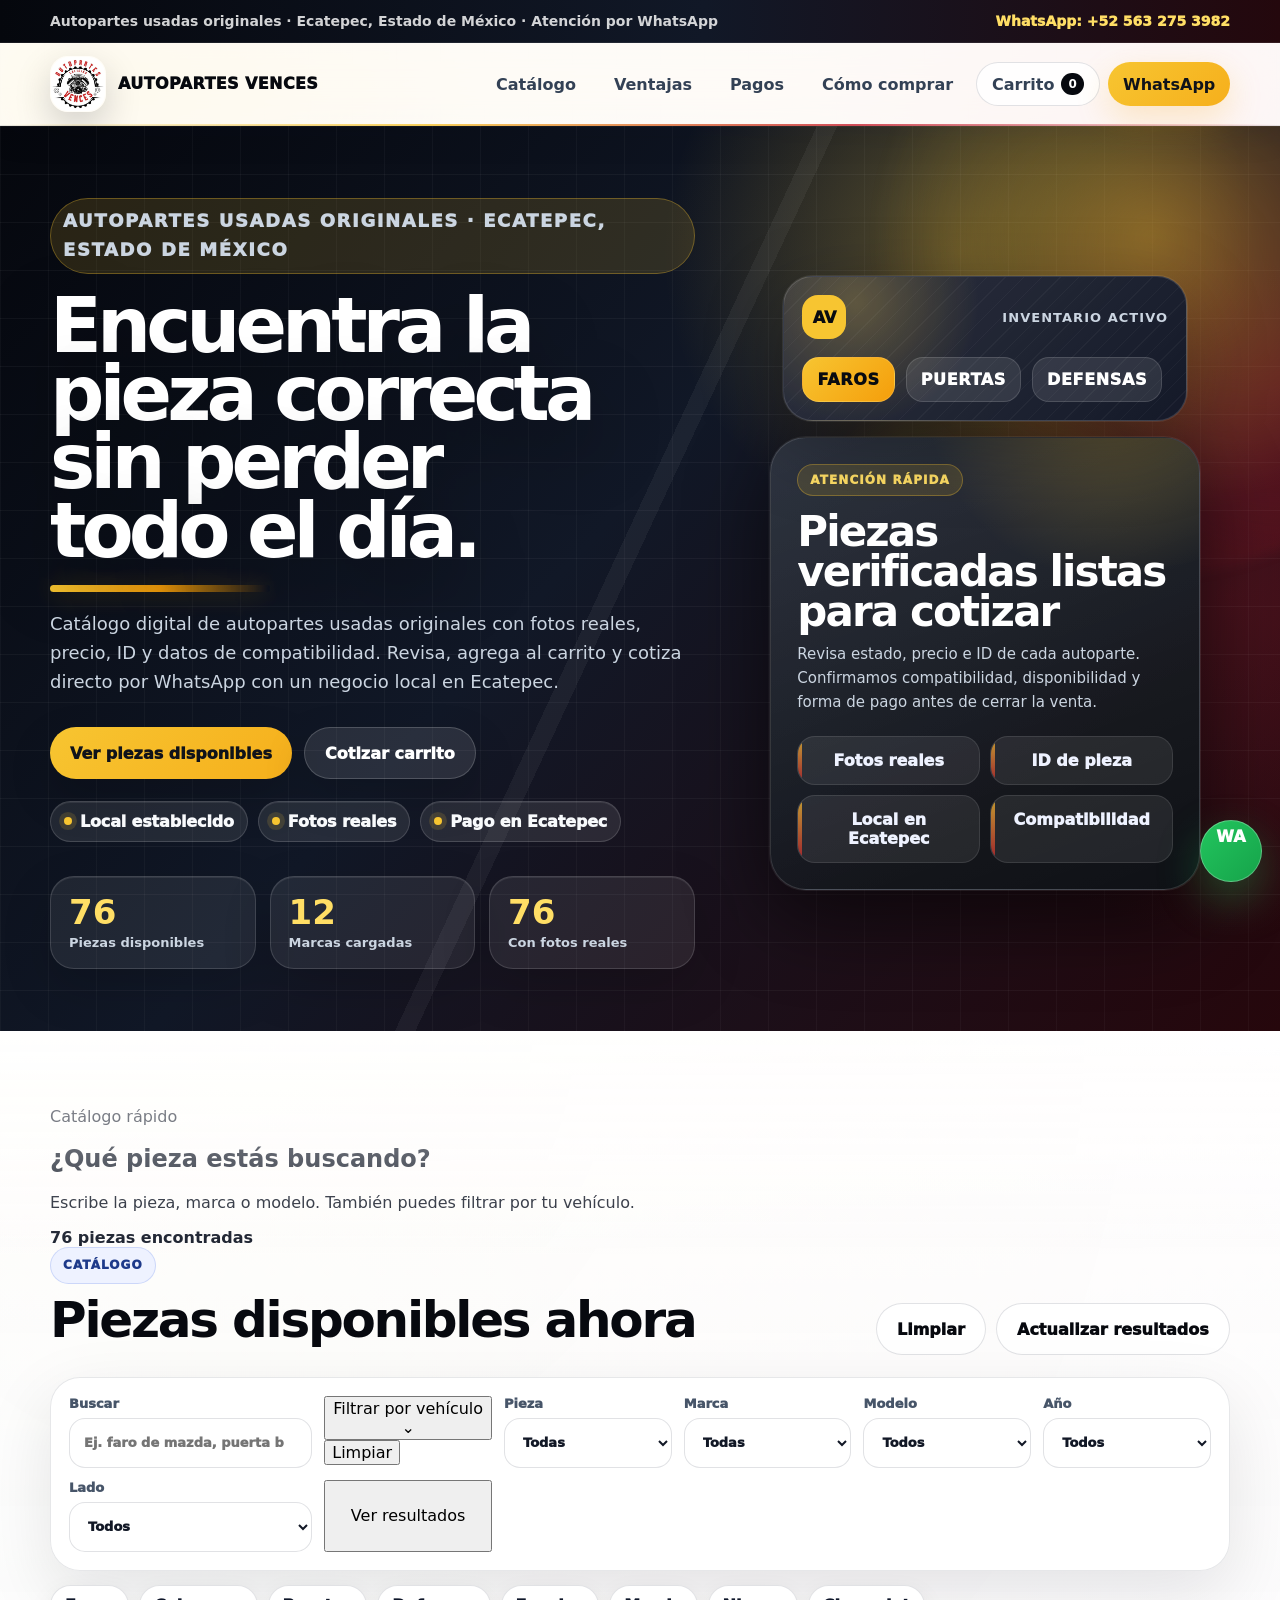
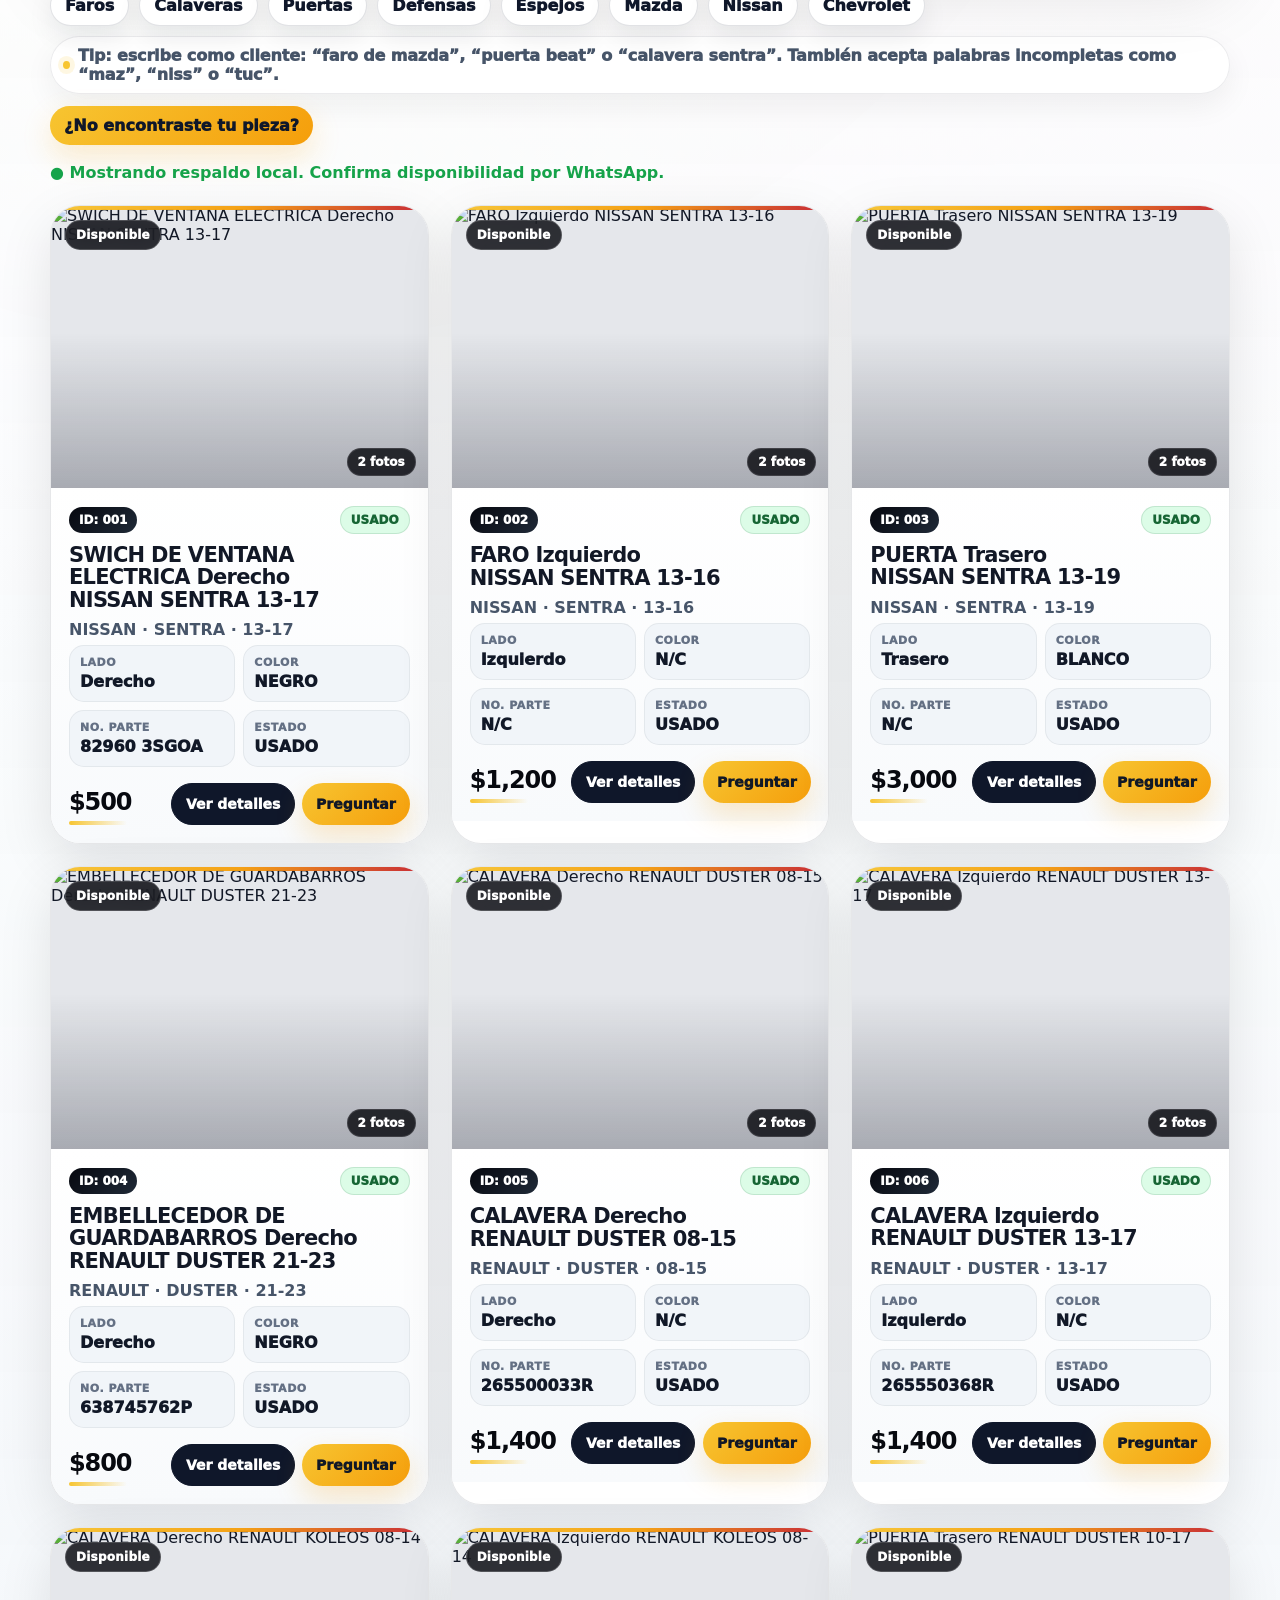
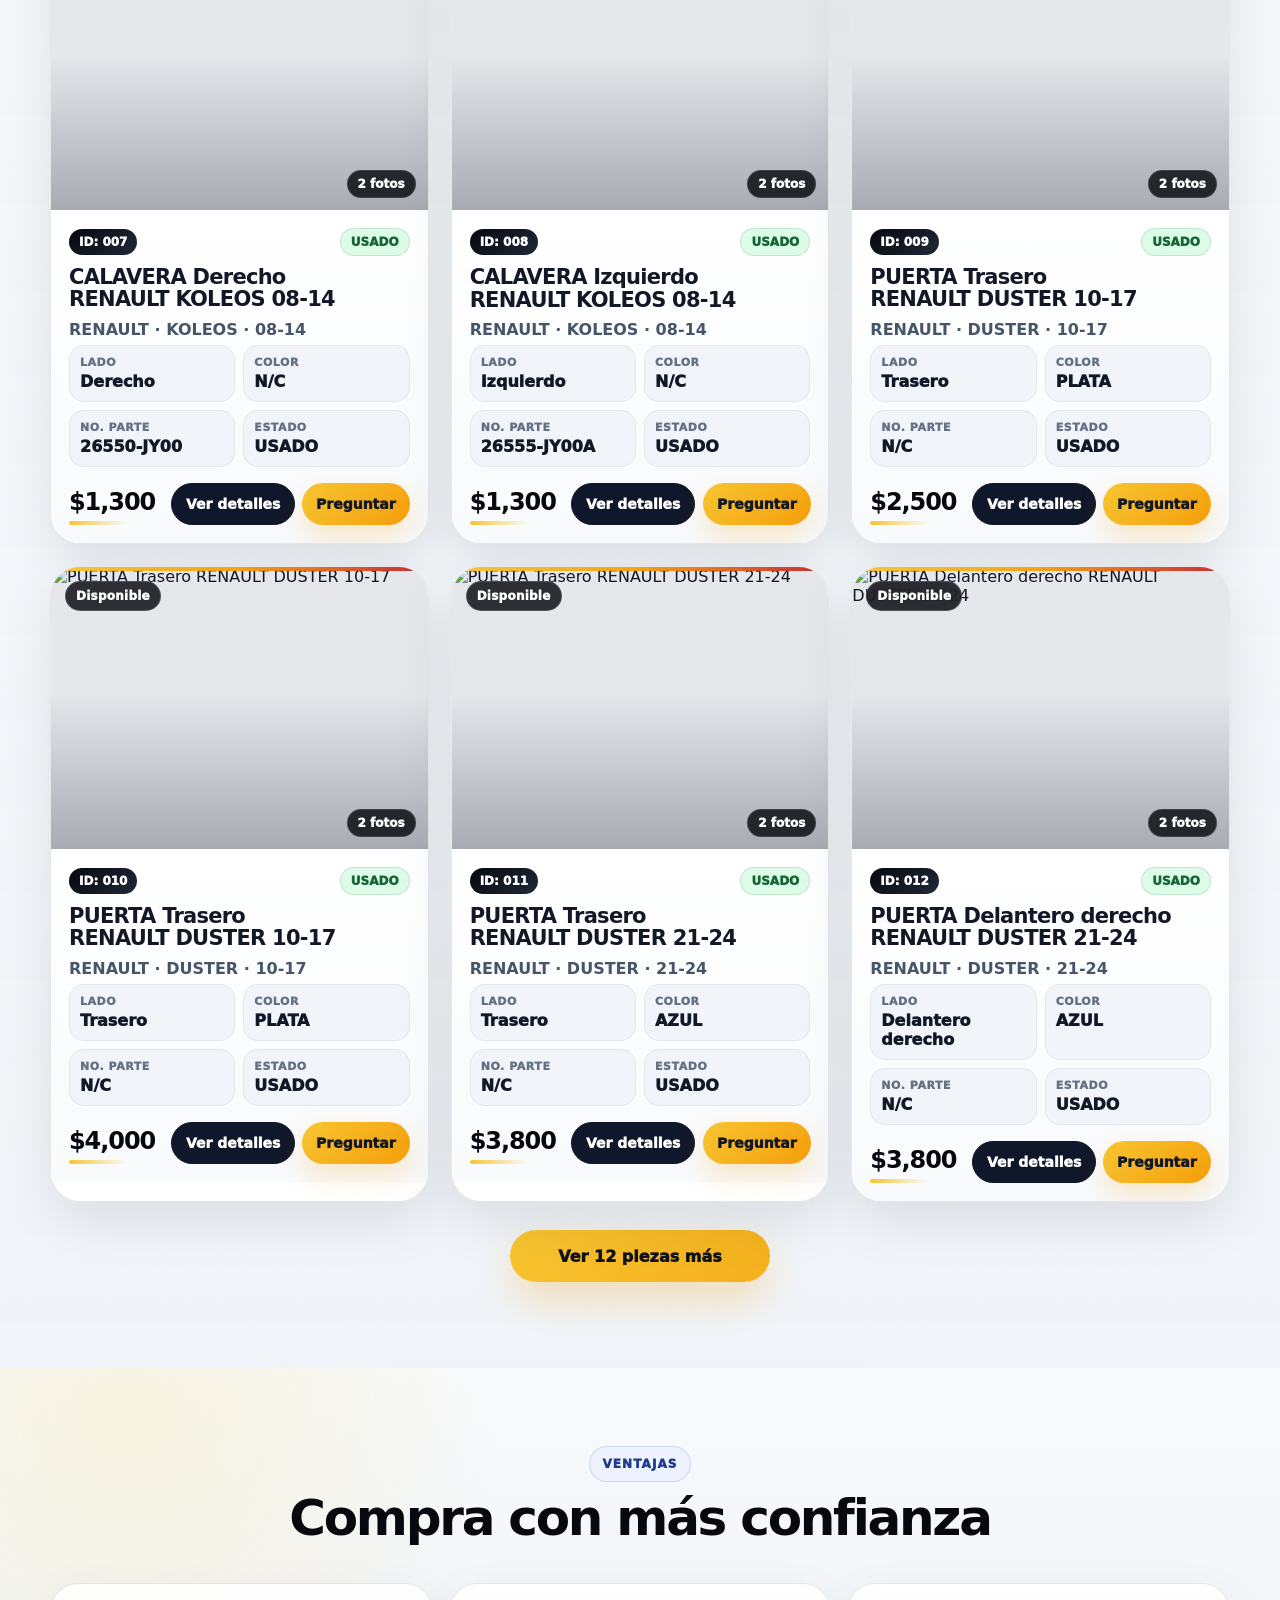
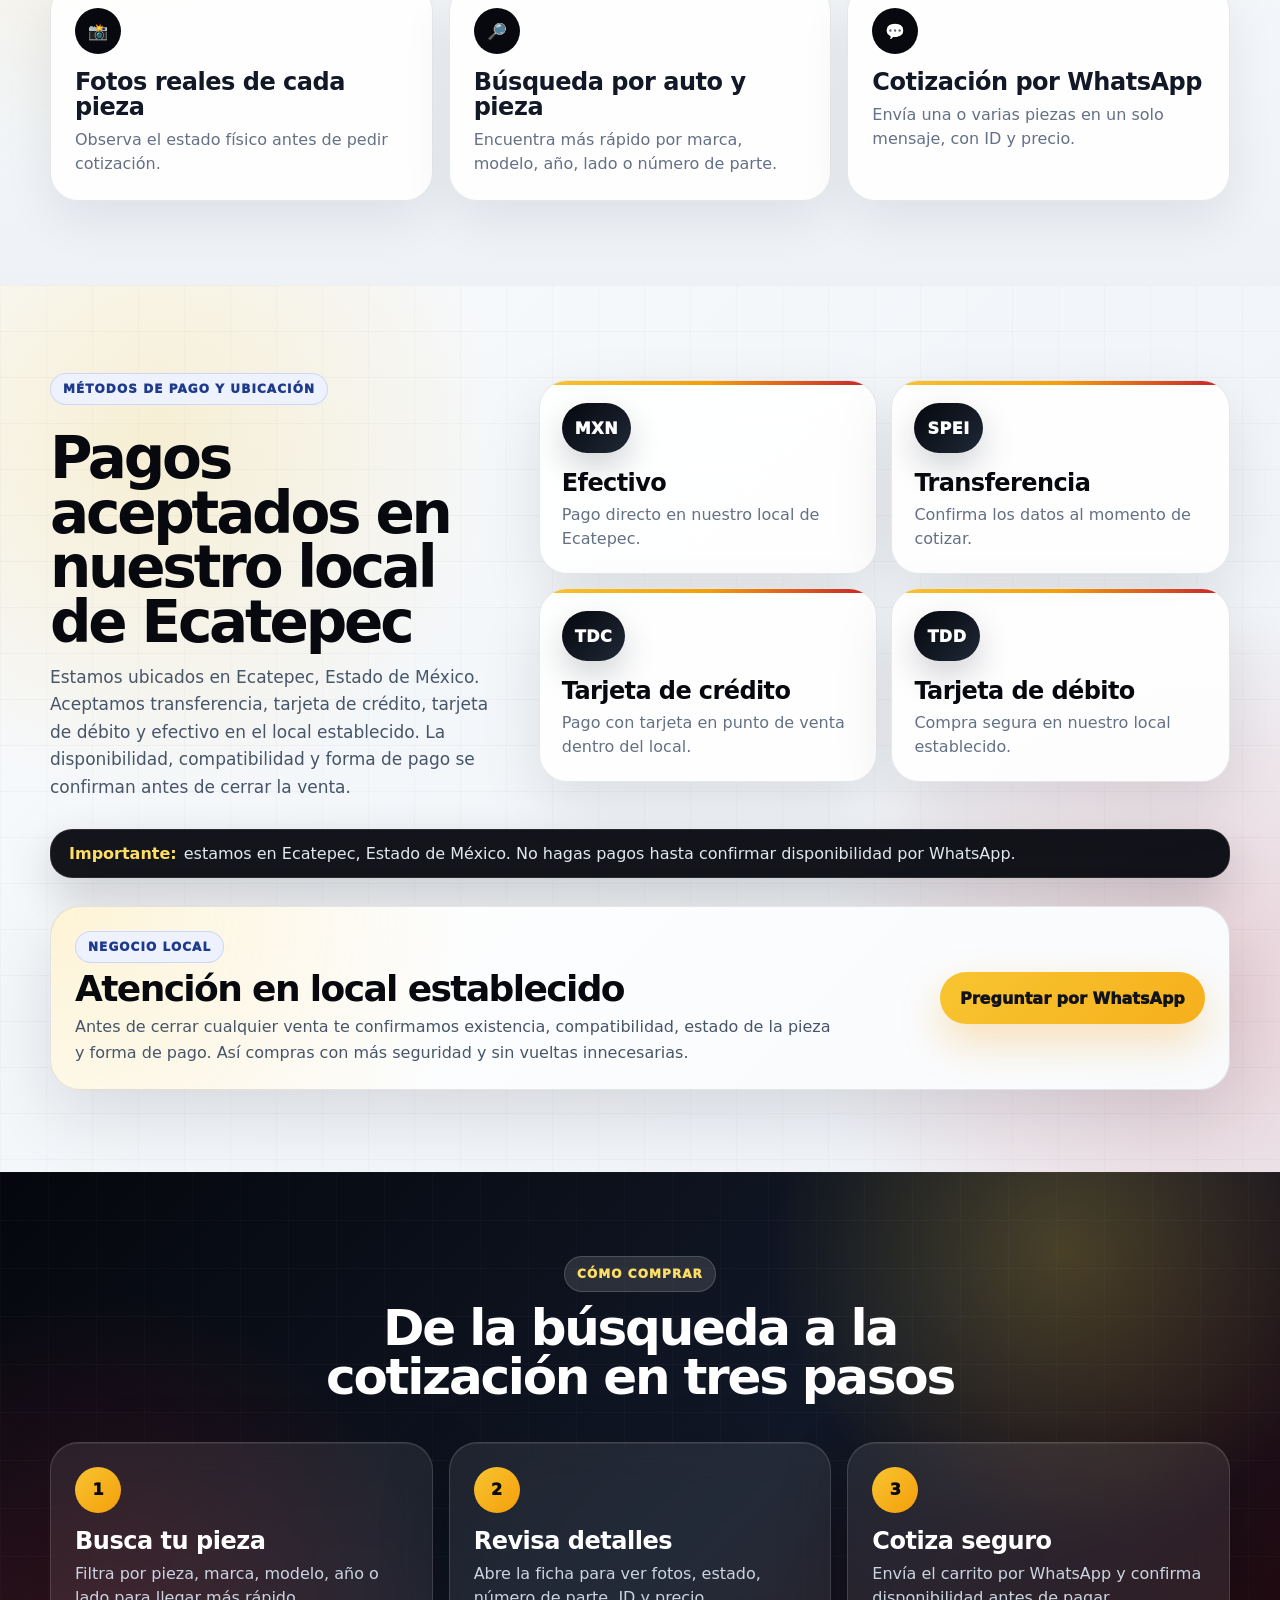
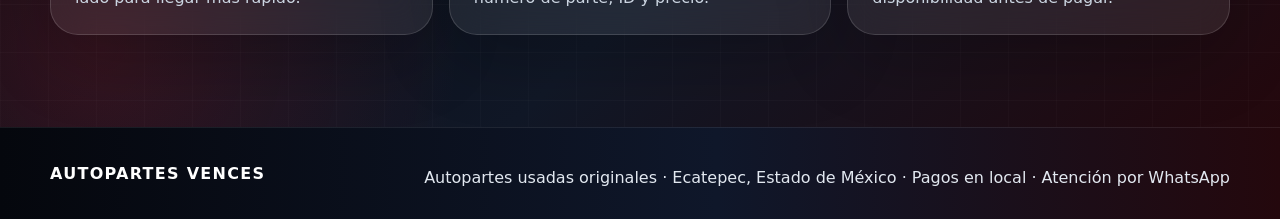
==== index.html @ af254229 "Update index.html" ====
<!DOCTYPE html>
<html lang="es-MX">
<head>
  <meta charset="UTF-8" />
  <meta name="viewport" content="width=device-width, initial-scale=1.0" />

  <title>AUTOPARTES VENCES | Autopartes usadas en Ecatepec</title>
  <meta name="description" content="Compra autopartes usadas originales en Ecatepec. Fotos reales, precio, ID de pieza y cotización por WhatsApp. Faros, puertas, defensas, calaveras y más." />
  <meta name="robots" content="index, follow" />
  <meta name="theme-color" content="#0b1020" />
  <meta name="google-site-verification" content="NnQtIlIwbBbwkulIv1HM9y_Sw0bRdRFb0nWIsxOfPuE" />
  <link rel="canonical" href="https://www.autopartesvences.com/" />
  <link rel="preconnect" href="https://dptfusbqvnjdutoptklb.supabase.co" crossorigin />

  <link rel="icon" type="image/png" sizes="48x48" href="/imagenes/favicon-48.png" />
  <link rel="icon" type="image/png" sizes="192x192" href="/imagenes/favicon-192.png" />
  <link rel="icon" type="image/png" sizes="512x512" href="/imagenes/favicon-512.png" />
  <link rel="apple-touch-icon" sizes="180x180" href="/imagenes/favicon-180.png" />

  <meta property="og:site_name" content="AUTOPARTES VENCES" />
  <meta property="og:locale" content="es_MX" />
  <meta property="og:title" content="AUTOPARTES VENCES | Autopartes usadas en Ecatepec" />
  <meta property="og:description" content="Autopartes usadas originales en Ecatepec, Estado de México. Consulta fotos reales, precio e ID de pieza, agrega al carrito y cotiza por WhatsApp." />
  <meta property="og:type" content="website" />
  <meta property="og:url" content="https://www.autopartesvences.com/" />
  <meta property="og:image" content="https://www.autopartesvences.com/imagenes/og-autopartes-vences.png" />
  <meta property="og:image:width" content="1200" />
  <meta property="og:image:height" content="630" />
  <meta property="og:image:type" content="image/png" />

  <meta name="twitter:card" content="summary_large_image" />
  <meta name="twitter:title" content="AUTOPARTES VENCES | Autopartes usadas en Ecatepec" />
  <meta name="twitter:description" content="Autopartes usadas originales en Ecatepec, Estado de México. Consulta fotos reales, precio e ID de pieza, agrega al carrito y cotiza por WhatsApp." />
  <meta name="twitter:image" content="https://www.autopartesvences.com/imagenes/og-autopartes-vences.png" />

  <script type="application/ld+json">
  {
    "@context": "https://schema.org",
    "@type": "AutoPartsStore",
    "@id": "https://www.autopartesvences.com/#negocio",
    "name": "AUTOPARTES VENCES",
    "url": "https://www.autopartesvences.com/",
    "logo": "https://www.autopartesvences.com/imagenes/favicon-512.png",
    "image": "https://www.autopartesvences.com/imagenes/og-autopartes-vences.png",
    "description": "Compra autopartes usadas originales en Ecatepec. Fotos reales, precio, ID de pieza y cotización por WhatsApp. Faros, puertas, defensas, calaveras y más.",
    "telephone": "+52 56 3275 3982",
    "priceRange": "$$",
    "paymentAccepted": ["Efectivo", "Transferencia bancaria", "Tarjeta de crédito", "Tarjeta de débito"],
    "address": {
      "@type": "PostalAddress",
      "addressLocality": "Ecatepec",
      "addressRegion": "Estado de México",
      "addressCountry": "MX"
    },
    "areaServed": {
      "@type": "Country",
      "name": "México"
    },
    "contactPoint": {
      "@type": "ContactPoint",
      "telephone": "+52 56 3275 3982",
      "contactType": "ventas",
      "availableLanguage": "es-MX"
    }
  }
  </script>

  <link rel="stylesheet" href="style-v2.css?v=11" />
</head>
<body>
  <header class="top-strip">
    <div class="container top-strip-inner">
      <span>Autopartes usadas originales · Ecatepec, Estado de México · Atención por WhatsApp</span>
      <a href="https://wa.me/525632753982" target="_blank" rel="noopener">WhatsApp: +52 563 275 3982</a>
    </div>
  </header>

  <nav class="nav">
    <div class="container nav-inner">
      <a class="brand" href="#inicio" aria-label="Inicio AUTOPARTES VENCES">
        <img src="imagenes/logo-vences.jpeg" alt="Logo AUTOPARTES VENCES" loading="eager" decoding="async" fetchpriority="high" />
        <span>AUTOPARTES VENCES</span>
      </a>
      <button class="menu-btn" id="menuBtn" type="button" aria-label="Abrir menú">☰</button>
      <div class="nav-links" id="navLinks">
        <a href="#catalogo">Catálogo</a>
        <a href="#ventajas">Ventajas</a>
        <a href="#pagos">Pagos</a>
        <a href="#proceso">Cómo comprar</a>
        <button class="nav-cart" id="navCartBtn" type="button">Carrito <span id="navCartCount">0</span></button>
        <a href="https://wa.me/525632753982" target="_blank" rel="noopener" class="nav-cta">WhatsApp</a>
      </div>
    </div>
  </nav>

  <main id="inicio">
    <section class="hero">
      <div class="container hero-grid">
        <div class="hero-copy">
          <p class="eyebrow">Autopartes usadas originales · Ecatepec, Estado de México</p>
          <h1>Encuentra la pieza correcta sin perder todo el día.</h1>
          <p class="hero-text">Catálogo digital de autopartes usadas originales con fotos reales, precio, ID y datos de compatibilidad. Revisa, agrega al carrito y cotiza directo por WhatsApp con un negocio local en Ecatepec.</p>
          <div class="hero-actions">
            <a class="btn primary" href="#catalogo">Ver piezas disponibles</a>
            <button class="btn secondary" id="heroCartBtn" type="button">Cotizar carrito</button>
          </div>
          <div class="trust-pills" aria-label="Datos rápidos de confianza">
            <span>Local establecido</span>
            <span>Fotos reales</span>
            <span>Pago en Ecatepec</span>
          </div>
          <div class="hero-stats" aria-label="Estadísticas del catálogo">
            <div><strong id="statTotal" class="stat-loading">Cargando</strong><span>Piezas disponibles</span></div>
            <div><strong id="statMarcas" class="stat-loading">Cargando</strong><span>Marcas cargadas</span></div>
            <div><strong id="statConFotos" class="stat-loading">Cargando</strong><span>Con fotos reales</span></div>
          </div>
        </div>
        <div class="hero-panel">
          <div class="panel-glow"></div>
          <div class="garage-visual" aria-hidden="true">
            <div class="garage-topline"><span>AV</span><em>Inventario activo</em></div>
            <div class="garage-part main-part">FAROS</div>
            <div class="garage-part">PUERTAS</div>
            <div class="garage-part">DEFENSAS</div>
          </div>
          <div class="hero-card">
            <span class="mini-label">Atención rápida</span>
            <h2>Piezas verificadas listas para cotizar</h2>
            <p>Revisa estado, precio e ID de cada autoparte. Confirmamos compatibilidad, disponibilidad y forma de pago antes de cerrar la venta.</p>
            <div class="hero-card-grid">
              <span>Fotos reales</span>
              <span>ID de pieza</span>
              <span>Local en Ecatepec</span>
              <span>Compatibilidad</span>
            </div>
          </div>
        </div>
      </div>
    </section>

    <section class="catalog" id="catalogo">
      <div class="container">
        <div class="mobile-catalog-start" aria-labelledby="mobileCatalogTitle">
          <span class="mobile-catalog-kicker">Catálogo rápido</span>
          <h1 id="mobileCatalogTitle">¿Qué pieza estás buscando?</h1>
          <p>Escribe la pieza, marca o modelo. También puedes filtrar por tu vehículo.</p>
          <div class="mobile-catalog-count" aria-live="polite">
            <strong id="mobileCatalogCount">Cargando inventario...</strong>
          </div>
        </div>

        <div class="section-head">
          <div>
            <p class="eyebrow dark">Catálogo</p>
            <h2>Piezas disponibles ahora</h2>
          </div>
          <div class="section-actions">
            <button class="btn ghost" id="clearFiltersBtn" type="button">Limpiar</button>
            <button class="btn ghost" id="refreshBtn" type="button">Actualizar resultados</button>
          </div>
        </div>

        <div class="filters" id="catalogFilters" aria-label="Filtros del catálogo">
          <label class="search-field">
            <span>Buscar</span>
            <input id="searchInput" type="search" placeholder="Ej. faro de mazda, puerta beat, calavera sentra..." autocomplete="off" enterkeyhint="search" />
          </label>

          <div class="mobile-filter-actions">
            <button class="mobile-filter-toggle" id="mobileFilterToggle" type="button" aria-expanded="false" aria-controls="catalogFilters">
              <span>Filtrar por vehículo</span>
              <span class="mobile-filter-badge" id="mobileFilterBadge" hidden>0</span>
              <span class="mobile-filter-chevron" aria-hidden="true">⌄</span>
            </button>
            <button class="mobile-clear-filters" id="mobileClearFiltersBtn" type="button">Limpiar</button>
          </div>

          <label>
            <span>Pieza</span>
            <select id="piezaSelect"><option value="">Todas</option></select>
          </label>
          <label>
            <span>Marca</span>
            <select id="marcaSelect"><option value="">Todas</option></select>
          </label>
          <label>
            <span>Modelo</span>
            <select id="modeloSelect"><option value="">Todos</option></select>
          </label>
          <label>
            <span>Año</span>
            <select id="anioSelect"><option value="">Todos</option></select>
          </label>
          <label>
            <span>Lado</span>
            <select id="ladoSelect"><option value="">Todos</option></select>
          </label>
          <button class="mobile-apply-filters" id="mobileApplyFiltersBtn" type="button">Ver resultados</button>
        </div>

        <div class="quick-chips" aria-label="Búsquedas rápidas">
          <button type="button" data-search-chip="faro">Faros</button>
          <button type="button" data-search-chip="calavera">Calaveras</button>
          <button type="button" data-search-chip="puerta">Puertas</button>
          <button type="button" data-search-chip="defensa">Defensas</button>
          <button type="button" data-search-chip="espejo">Espejos</button>
          <button type="button" data-search-chip="mazda">Mazda</button>
          <button type="button" data-search-chip="nissan">Nissan</button>
          <button type="button" data-search-chip="chevrolet">Chevrolet</button>
        </div>

        <div class="smart-suggestions" id="smartSuggestions" hidden></div>

        <div class="catalog-helper improved-helper">
          <span>Tip: escribe como cliente: “faro de mazda”, “puerta beat” o “calavera sentra”. También acepta palabras incompletas como “maz”, “niss” o “tuc”.</span>
          <a id="missingPieceBtn" href="https://wa.me/525632753982?text=Hola,%20busco%20una%20autoparte%20que%20no%20aparece%20en%20el%20cat%C3%A1logo" target="_blank" rel="noopener">¿No encontraste tu pieza?</a>
        </div>
        <div class="catalog-status" id="statusCatalogo">Cargando inventario...</div>
        <div class="products-grid" id="productsGrid" aria-live="polite"></div>
      </div>
    </section>

    <section class="process" id="ventajas">
      <div class="container">
        <div class="section-head section-head-center">
          <div>
            <p class="eyebrow dark">Ventajas</p>
            <h2>Compra con más confianza</h2>
          </div>
        </div>
        <div class="process-grid">
        <article>
          <span>📸</span>
          <h3>Fotos reales de cada pieza</h3>
          <p>Observa el estado físico antes de pedir cotización.</p>
        </article>
        <article>
          <span>🔎</span>
          <h3>Búsqueda por auto y pieza</h3>
          <p>Encuentra más rápido por marca, modelo, año, lado o número de parte.</p>
        </article>
        <article>
          <span>💬</span>
          <h3>Cotización por WhatsApp</h3>
          <p>Envía una o varias piezas en un solo mensaje, con ID y precio.</p>
        </article>
        </div>
      </div>
    </section>


    <section class="payments" id="pagos">
      <div class="container payments-wrap">
        <div class="payments-copy">
          <p class="eyebrow dark">Métodos de pago y ubicación</p>
          <h2>Pagos aceptados en nuestro local de Ecatepec</h2>
          <p>Estamos ubicados en Ecatepec, Estado de México. Aceptamos transferencia, tarjeta de crédito, tarjeta de débito y efectivo en el local establecido. La disponibilidad, compatibilidad y forma de pago se confirman antes de cerrar la venta.</p>
        </div>
        <div class="payments-grid" aria-label="Métodos de pago aceptados">
          <article>
            <span>MXN</span>
            <h3>Efectivo</h3>
            <p>Pago directo en nuestro local de Ecatepec.</p>
          </article>
          <article>
            <span>SPEI</span>
            <h3>Transferencia</h3>
            <p>Confirma los datos al momento de cotizar.</p>
          </article>
          <article>
            <span>TDC</span>
            <h3>Tarjeta de crédito</h3>
            <p>Pago con tarjeta en punto de venta dentro del local.</p>
          </article>
          <article>
            <span>TDD</span>
            <h3>Tarjeta de débito</h3>
            <p>Compra segura en nuestro local establecido.</p>
          </article>
        </div>
        <div class="payments-note">
          <strong>Importante:</strong> estamos en Ecatepec, Estado de México. No hagas pagos hasta confirmar disponibilidad por WhatsApp.
        </div>
        <div class="local-trust-card">
          <div>
            <span class="mini-label dark">Negocio local</span>
            <h3>Atención en local establecido</h3>
            <p>Antes de cerrar cualquier venta te confirmamos existencia, compatibilidad, estado de la pieza y forma de pago. Así compras con más seguridad y sin vueltas innecesarias.</p>
          </div>
          <a class="btn primary" href="https://wa.me/525632753982" target="_blank" rel="noopener">Preguntar por WhatsApp</a>
        </div>
      </div>
    </section>

    <section class="process" id="proceso">
      <div class="container">
        <div class="section-head section-head-center light">
          <div>
            <p class="eyebrow">Cómo comprar</p>
            <h2>De la búsqueda a la cotización en tres pasos</h2>
          </div>
        </div>
        <div class="process-grid">
        <article>
          <span>1</span>
          <h3>Busca tu pieza</h3>
          <p>Filtra por pieza, marca, modelo, año o lado para llegar más rápido.</p>
        </article>
        <article>
          <span>2</span>
          <h3>Revisa detalles</h3>
          <p>Abre la ficha para ver fotos, estado, número de parte, ID y precio.</p>
        </article>
        <article>
          <span>3</span>
          <h3>Cotiza seguro</h3>
          <p>Envía el carrito por WhatsApp y confirma disponibilidad antes de pagar.</p>
        </article>
        </div>
      </div>
    </section>
  </main>

  <footer class="footer">
    <div class="container footer-inner">
      <strong>AUTOPARTES VENCES</strong>
      <span>Autopartes usadas originales · Ecatepec, Estado de México · Pagos en local · Atención por WhatsApp</span>
    </div>
  </footer>

  <a class="whatsapp-float" href="https://wa.me/525632753982" target="_blank" rel="noopener" aria-label="Contactar por WhatsApp">WA</a>

  <div class="detail-modal" id="detailModal" aria-hidden="true">
    <button class="modal-backdrop" id="detailBackdrop" type="button" aria-label="Cerrar producto"></button>
    <article class="detail-card" role="dialog" aria-modal="true" aria-labelledby="detailTitle">
      <button class="modal-close" id="detailClose" type="button" aria-label="Cerrar">×</button>
      <div class="detail-gallery">
        <button class="detail-image-wrap" id="detailImageBtn" type="button" aria-label="Cambiar foto">
          <img id="detailImage" src="" alt="Foto de autoparte" />
          <span id="detailPhotoCount"></span>
        </button>
        <div class="thumbs" id="detailThumbs"></div>
      </div>
      <div class="detail-info">
        <div class="product-topline">
          <span class="tag" id="detailId"></span>
          <span class="tag status-tag" id="detailStatus"></span>
        </div>
        <h2 id="detailTitle"></h2>
        <p class="detail-meta" id="detailMeta"></p>
        <strong class="detail-price" id="detailPrice"></strong>
        <p class="detail-description" id="detailDescription"></p>
        <dl class="detail-list" id="detailList"></dl>
        <div class="detail-actions">
          <a class="whatsapp-btn" id="detailWhatsapp" target="_blank" rel="noopener">Cotizar por WhatsApp</a>
          <button class="btn secondary" id="detailAddCart" type="button">Agregar al carrito</button>
        </div>
        <div class="payment-note">
          <strong>Pagos aceptados en local de Ecatepec:</strong>
          <span>Transferencia · TDC · TDD · Efectivo</span>
        </div>
      </div>
    </article>
  </div>

  <aside class="cart-panel" id="cartPanel" aria-hidden="true">
    <button class="cart-backdrop" id="cartBackdrop" type="button" aria-label="Cerrar carrito"></button>
    <div class="cart-drawer" role="dialog" aria-modal="true" aria-labelledby="cartTitle">
      <div class="cart-head">
        <div>
          <span class="mini-label dark">Cotización</span>
          <h2 id="cartTitle">Carrito de autopartes</h2>
        </div>
        <button class="modal-close inside" id="cartClose" type="button" aria-label="Cerrar carrito">×</button>
      </div>
      <div class="cart-items" id="cartItems"></div>
      <div class="cart-payments">
        <strong>Pagos en local de Ecatepec</strong>
        <span>Transferencia · TDC · TDD · Efectivo</span>
      </div>
      <div class="cart-footer">
        <button class="btn ghost" id="clearCartBtn" type="button">Vaciar</button>
        <a class="btn primary" id="cartWhatsapp" target="_blank" rel="noopener">Enviar por WhatsApp</a>
      </div>
    </div>
  </aside>

  <template id="productTemplate">
    <article class="product-card">
      <div class="product-ribbon">Disponible</div>
      <a class="product-photo" href="" aria-label="Abrir ficha de la autoparte">
        <img alt="" loading="lazy" />
        <span class="photo-count"></span>
      </a>
      <div class="product-body">
        <div class="product-topline">
          <span class="tag id-tag"></span>
          <span class="tag status-tag"></span>
        </div>
        <h3></h3>
        <p class="meta"></p>
        <p class="match-reason" hidden></p>
        <dl class="details"></dl>
        <div class="price-row">
          <strong class="price"></strong>
          <div class="card-actions">
            <a class="btn small view-btn" href="">Ver detalles</a>
            <button class="btn small cart-btn" type="button">Preguntar</button>
          </div>
        </div>
      </div>
    </article>
  </template>

  <noscript>
    <section class="noscript-seo">
      <div class="container">
        <h2>Catálogo de autopartes usadas originales en Ecatepec</h2>
        <p>AUTOPARTES VENCES ofrece autopartes usadas originales con fotos reales, precio, ID de pieza y cotización por WhatsApp. Para ver el inventario completo activa JavaScript o contáctanos directamente.</p>
      </div>
    </section>
  </noscript>

  <script src="supabase-config.js?v=4" defer></script>
  <script src="app-v2.js?v=19" defer></script>
</body>
</html>
---- style-v2.css ----
:root {
  --ink: #07090f;
  --ink-2: #0d111b;
  --metal: #151b28;
  --metal-2: #202838;
  --paper: #f6f7f9;
  --card: #ffffff;
  --text: #121826;
  --muted: #647084;
  --line: rgba(15, 23, 42, .12);
  --line-dark: rgba(255, 255, 255, .12);
  --yellow: #f7c531;
  --yellow-2: #ffde65;
  --red: #c51f2d;
  --blue: #1d4ed8;
  --green: #16a34a;
  --soft: #eef2f7;
  --white: #ffffff;
  --radius-xl: 34px;
  --radius-lg: 26px;
  --radius-md: 18px;
  --shadow: 0 24px 70px rgba(4, 10, 24, .14);
  --shadow-strong: 0 34px 120px rgba(4, 10, 24, .28);
  --glow: 0 0 0 1px rgba(255,255,255,.08), 0 24px 80px rgba(0,0,0,.28);
}

* { box-sizing: border-box; }
[hidden] { display: none !important; }
html { scroll-behavior: smooth; }
body {
  margin: 0;
  color: var(--text);
  font-family: Inter, ui-sans-serif, system-ui, -apple-system, BlinkMacSystemFont, "Segoe UI", sans-serif;
  background:
    radial-gradient(circle at 8% 0%, rgba(247, 197, 49, .16), transparent 28%),
    radial-gradient(circle at 92% 8%, rgba(197, 31, 45, .12), transparent 25%),
    linear-gradient(180deg, #f9fafb 0%, #eef2f7 46%, #f8fafc 100%);
}
body::before {
  content: "";
  position: fixed;
  inset: 0;
  pointer-events: none;
  opacity: .48;
  background-image:
    linear-gradient(rgba(15,23,42,.035) 1px, transparent 1px),
    linear-gradient(90deg, rgba(15,23,42,.035) 1px, transparent 1px);
  background-size: 44px 44px;
  mask-image: linear-gradient(to bottom, black, transparent 82%);
}
body.modal-open { overflow: hidden; }
img { max-width: 100%; display: block; }
a { color: inherit; }
button, input, select, textarea { font: inherit; }
button { -webkit-tap-highlight-color: transparent; }
.container { width: min(1180px, calc(100% - 32px)); margin-inline: auto; }

.top-strip {
  position: relative;
  z-index: 1001;
  background: linear-gradient(90deg, #05070d, #111827 55%, #24080d);
  color: #e5edf8;
  font-size: 14px;
  border-bottom: 1px solid rgba(255,255,255,.08);
}
.top-strip-inner { min-height: 42px; display: flex; align-items: center; justify-content: space-between; gap: 14px; }
.top-strip span { color: rgba(255,255,255,.82); font-weight: 750; }
.top-strip a { color: var(--yellow-2); font-weight: 1000; text-decoration: none; }

.nav {
  position: sticky;
  top: 0;
  z-index: 1000;
  background: rgba(255, 255, 255, .78);
  border-bottom: 1px solid rgba(15, 23, 42, .1);
  backdrop-filter: blur(22px) saturate(130%);
  box-shadow: 0 10px 34px rgba(2, 6, 23, .08);
}
.nav-inner { min-height: 82px; display: flex; align-items: center; justify-content: space-between; gap: 22px; }
.brand { display: inline-flex; align-items: center; gap: 12px; text-decoration: none; color: var(--ink); font-weight: 1000; letter-spacing: .025em; }
.brand img {
  width: 56px;
  height: 56px;
  object-fit: cover;
  border-radius: 18px;
  border: 1px solid rgba(255,255,255,.55);
  box-shadow: 0 14px 36px rgba(2, 6, 23, .18);
}
.brand span { line-height: 1; }
.nav-links { display: flex; align-items: center; gap: 8px; }
.nav-links a, .nav-cart {
  display: inline-flex;
  align-items: center;
  justify-content: center;
  min-height: 44px;
  padding: 10px 15px;
  border-radius: 999px;
  color: #334155;
  font-weight: 900;
  text-decoration: none;
  transition: transform .18s ease, background .18s ease, color .18s ease, box-shadow .18s ease;
}
.nav-links a:hover, .nav-cart:hover { transform: translateY(-1px); background: #eef2f7; color: var(--ink); box-shadow: 0 10px 28px rgba(2,6,23,.08); }
.nav-cta { background: linear-gradient(135deg, var(--yellow), #f59e0b); color: #10131a !important; box-shadow: 0 12px 34px rgba(245,158,11,.22); }
.nav-cart { border: 1px solid var(--line); background: rgba(255,255,255,.86); cursor: pointer; }
.nav-cart span { display: inline-grid; place-items: center; min-width: 22px; height: 22px; margin-left: 7px; padding: 0 7px; border-radius: 999px; background: var(--ink); color: white; font-size: 12px; }
.menu-btn { display: none; border: 0; border-radius: 16px; padding: 10px 13px; background: var(--ink); color: white; font-size: 22px; box-shadow: 0 12px 30px rgba(2,6,23,.18); }

.hero {
  position: relative;
  overflow: hidden;
  padding: 72px 0 62px;
  background:
    linear-gradient(135deg, rgba(8, 10, 16, .96), rgba(15, 23, 42, .96) 48%, rgba(56, 11, 17, .94)),
    radial-gradient(circle at top right, rgba(247, 197, 49, .32), transparent 30%);
  color: white;
}
.hero::before {
  content: "";
  position: absolute;
  inset: 0;
  background:
    linear-gradient(115deg, transparent 0 50%, rgba(255,255,255,.055) 50% 51%, transparent 51% 100%),
    linear-gradient(rgba(255,255,255,.04) 1px, transparent 1px),
    linear-gradient(90deg, rgba(255,255,255,.035) 1px, transparent 1px);
  background-size: 100% 100%, 42px 42px, 42px 42px;
  pointer-events: none;
}
.hero::after {
  content: "";
  position: absolute;
  width: 520px;
  height: 520px;
  right: -170px;
  top: -190px;
  border-radius: 50%;
  background: radial-gradient(circle, rgba(247,197,49,.34), transparent 66%);
  filter: blur(6px);
  pointer-events: none;
}
.hero-grid { position: relative; z-index: 1; display: grid; grid-template-columns: minmax(0, 1.08fr) minmax(340px, .82fr); gap: 46px; align-items: center; }
.hero-copy, .hero-content { min-width: 0; }
.eyebrow, .mini-label {
  display: inline-flex;
  align-items: center;
  width: fit-content;
  gap: 8px;
  padding: 8px 12px;
  border-radius: 999px;
  background: rgba(247, 197, 49, .14);
  color: var(--yellow-2);
  border: 1px solid rgba(247, 197, 49, .32);
  font-size: 12px;
  font-weight: 1000;
  text-transform: uppercase;
  letter-spacing: .09em;
}
.eyebrow.dark, .mini-label.dark { background: #eef2ff; color: #1e3a8a; border-color: rgba(29,78,216,.16); }
.hero h1 {
  margin: 18px 0;
  max-width: 800px;
  font-size: clamp(42px, 6.4vw, 76px);
  line-height: .9;
  letter-spacing: -.065em;
  color: #fff;
  text-wrap: balance;
}
.hero p, .hero-text { max-width: 690px; margin: 0; color: #cbd5e1; font-size: 18px; line-height: 1.6; }
.hero-actions { display: flex; flex-wrap: wrap; gap: 12px; margin-top: 30px; }
.btn {
  display: inline-flex;
  align-items: center;
  justify-content: center;
  min-height: 52px;
  padding: 14px 20px;
  border: 0;
  border-radius: 999px;
  font-weight: 1000;
  text-decoration: none;
  cursor: pointer;
  transition: transform .18s ease, box-shadow .18s ease, opacity .18s ease, background .18s ease;
}
.btn:hover { transform: translateY(-2px); }
.btn.primary { background: linear-gradient(135deg, var(--yellow), #f59e0b); color: #10131a; box-shadow: 0 18px 42px rgba(245, 158, 11, .28); }
.btn.secondary { background: rgba(255,255,255,.1); color: white; border: 1px solid rgba(255,255,255,.18); box-shadow: inset 0 1px 0 rgba(255,255,255,.08); }
.btn.ghost { background: rgba(255,255,255,.92); color: var(--ink); border: 1px solid var(--line); }
.btn.small { min-height: 42px; padding: 10px 14px; font-size: 14px; }
.btn.disabled, .btn[aria-disabled="true"] { opacity: .55; pointer-events: none; }

.hero-stats, .stats { display: grid; grid-template-columns: repeat(3, minmax(0,1fr)); gap: 14px; margin-top: 34px; max-width: 720px; }
.hero-stats div, .stats div {
  padding: 18px;
  border: 1px solid rgba(255,255,255,.14);
  border-radius: 24px;
  background: rgba(255,255,255,.075);
  box-shadow: inset 0 1px 0 rgba(255,255,255,.08), 0 18px 50px rgba(0,0,0,.16);
  backdrop-filter: blur(16px);
}
.hero-stats strong, .stats strong { display: block; font-size: 34px; color: var(--yellow-2); line-height: 1; }
.hero-stats span, .stats span { display: block; margin-top: 6px; color: #cbd5e1; font-weight: 850; font-size: 13px; }

.hero-panel { position: relative; min-height: 430px; display: grid; place-items: center; }
.panel-glow { position: absolute; inset: 8%; border-radius: 50%; background: radial-gradient(circle, rgba(247,197,49,.3), transparent 65%); filter: blur(12px); }
.hero-card {
  position: relative;
  z-index: 1;
  width: min(100%, 430px);
  padding: 26px;
  border-radius: 36px;
  color: white;
  background:
    linear-gradient(160deg, rgba(255,255,255,.13), rgba(255,255,255,.04)),
    linear-gradient(145deg, #101725, #05070d 70%);
  border: 1px solid rgba(255,255,255,.14);
  box-shadow: var(--glow), 0 28px 85px rgba(0,0,0,.35);
  overflow: hidden;
}
.hero-card::before { content: ""; position: absolute; inset: -50% -40% auto 20%; height: 360px; background: radial-gradient(circle, rgba(247,197,49,.28), transparent 60%); transform: rotate(-10deg); }
.hero-card::after { content: ""; position: absolute; inset: auto -15% -35% -15%; height: 220px; background: linear-gradient(90deg, transparent, rgba(255,255,255,.12), transparent); transform: rotate(-8deg); }
.hero-card > * { position: relative; z-index: 1; }
.hero-card h2 { margin: 16px 0 10px; font-size: clamp(28px, 4vw, 42px); line-height: .95; letter-spacing: -.045em; text-wrap: balance; }
.hero-card p { color: #cbd5e1; font-size: 15px; }
.hero-card img { position: relative; z-index: 1; width: min(300px, 82%); margin: 26px auto; border-radius: 28px; background: white; box-shadow: 0 24px 68px rgba(0,0,0,.32); }
.hero-card-label { position: relative; z-index: 2; width: fit-content; padding: 8px 12px; border-radius: 999px; background: var(--yellow); color: var(--ink); font-weight: 1000; font-size: 13px; text-transform: uppercase; }
.hero-card-info { position: relative; z-index: 2; padding: 20px; border-radius: 26px; background: rgba(255,255,255,.08); border: 1px solid rgba(255,255,255,.14); color: white; }
.hero-card-info span { color: var(--yellow-2); font-weight: 1000; text-transform: uppercase; font-size: 12px; letter-spacing: .08em; }
.hero-card-info strong { display: block; margin: 8px 0; font-size: 24px; line-height: 1; }
.hero-card-info p { color: #cbd5e1; font-size: 14px; }
.hero-card-grid { display: grid; grid-template-columns: repeat(2, minmax(0,1fr)); gap: 10px; margin-top: 22px; }
.hero-card-grid span { padding: 14px; border-radius: 18px; background: rgba(255,255,255,.08); border: 1px solid rgba(255,255,255,.1); color: #eef2ff; font-weight: 950; text-align: center; }
.trust-row { display: flex; flex-wrap: wrap; gap: 10px; margin-top: 18px; }
.trust-row span { padding: 9px 12px; border-radius: 999px; background: rgba(255,255,255,.09); border: 1px solid rgba(255,255,255,.14); color: #e2e8f0; font-weight: 900; font-size: 13px; }

.quick-search { padding: 48px 0; }
.quick-grid { display: grid; grid-template-columns: .9fr 1.1fr; gap: 24px; align-items: center; }
.quick-grid h2, .section-head h2 { margin: 12px 0 10px; font-size: clamp(32px, 4vw, 50px); line-height: .98; letter-spacing: -.045em; color: var(--ink); text-wrap: balance; }
.quick-grid p, .section-head p { color: var(--muted); line-height: 1.55; margin: 0; }
.quick-features { display: grid; grid-template-columns: repeat(3, 1fr); gap: 12px; }
.quick-features div { padding: 20px; border-radius: 24px; background: rgba(255,255,255,.86); border: 1px solid var(--line); box-shadow: 0 18px 48px rgba(2,6,23,.08); }
.quick-features b { display: block; margin-bottom: 6px; color: var(--ink); }
.quick-features span { color: var(--muted); font-size: 14px; line-height: 1.45; }

.catalog, .catalog-section { position: relative; padding: 64px 0 78px; }
.catalog::before, .catalog-section::before { content: ""; position: absolute; inset: 0 0 auto; height: 230px; background: linear-gradient(180deg, rgba(255,255,255,.7), transparent); pointer-events: none; }
.section-head { position: relative; z-index: 1; display: flex; align-items: flex-end; justify-content: space-between; gap: 18px; margin-bottom: 22px; }
.section-head > div:first-child { min-width: 0; }
.section-head.light { color: white; }
.section-head.light h2 { color: white; }
.section-head.light .eyebrow { background: rgba(255,255,255,.12); color: var(--yellow-2); border-color: rgba(255,255,255,.16); }
.section-actions { display: flex; flex-wrap: wrap; justify-content: flex-end; gap: 10px; }
.filters {
  position: relative;
  z-index: 1;
  display: grid;
  grid-template-columns: minmax(220px, 1.45fr) repeat(5, minmax(118px, 1fr));
  gap: 12px;
  padding: 18px;
  border: 1px solid rgba(15, 23, 42, .1);
  border-radius: 30px;
  background: rgba(255,255,255,.88);
  box-shadow: 0 24px 70px rgba(2,6,23,.1);
  backdrop-filter: blur(18px);
}
.filters label { display: flex; flex-direction: column; gap: 7px; color: #475569; font-weight: 950; font-size: 13px; }
.filters label > span { color: #475569; }
.filters input, .filters select {
  width: 100%;
  min-height: 50px;
  border: 1px solid rgba(15,23,42,.12);
  border-radius: 16px;
  padding: 0 14px;
  background: #fff;
  color: var(--text);
  outline: none;
  box-shadow: inset 0 1px 0 rgba(255,255,255,.8);
}
.filters input:focus, .filters select:focus { border-color: rgba(247,197,49,.9); box-shadow: 0 0 0 4px rgba(247,197,49,.18); }
.filter-clear, .filter-refresh { align-self: end; min-height: 50px; border: 0; border-radius: 16px; padding: 0 16px; font-weight: 1000; cursor: pointer; }
.filter-clear { background: var(--ink); color: white; }
.filter-refresh { background: linear-gradient(135deg, var(--yellow), #f59e0b); color: var(--ink); }
.catalog-toolbar { display: flex; align-items: center; justify-content: space-between; gap: 12px; margin: 16px 0; }
.catalog-status { min-height: 24px; color: var(--muted); font-weight: 900; margin: 18px 0 0; }
.catalog-status.err { color: var(--red); }
.catalog-status.ok { color: var(--green); }
.products-grid { position: relative; z-index: 1; display: grid; grid-template-columns: repeat(3, minmax(0, 1fr)); gap: 22px; margin-top: 18px; }

.product-card {
  background: rgba(255,255,255,.96);
  border: 1px solid rgba(15, 23, 42, .1);
  border-radius: 30px;
  overflow: hidden;
  box-shadow: 0 18px 54px rgba(2,6,23,.1);
  transition: transform .18s ease, box-shadow .18s ease, border-color .18s ease;
  cursor: pointer;
}
.product-card:hover, .product-card:focus { transform: translateY(-4px); border-color: rgba(247,197,49,.46); box-shadow: 0 30px 90px rgba(2,6,23,.16); outline: none; }
.product-photo { position: relative; display: block; width: 100%; aspect-ratio: 4 / 3; border: 0; padding: 0; background: linear-gradient(135deg, #dbe3ef, #f8fafc); cursor: pointer; overflow: hidden; }
.product-photo::after { content: ""; position: absolute; inset: 0; background: linear-gradient(180deg, transparent 45%, rgba(2,6,23,.34)); pointer-events: none; opacity: .78; }
.product-photo img { width: 100%; height: 100%; object-fit: cover; object-position: center; transition: transform .28s ease, filter .28s ease; }
.product-photo:hover img { transform: scale(1.045); filter: contrast(1.04) saturate(1.03); }
.product-photo.sin-foto { display: grid; place-items: center; color: #475569; font-weight: 1000; }
.photo-count { position: absolute; z-index: 1; right: 12px; bottom: 12px; padding: 6px 10px; border-radius: 999px; background: rgba(5,7,13,.82); color: white; font-size: 12px; font-weight: 950; border: 1px solid rgba(255,255,255,.12); }
.product-body { padding: 18px; }
.product-topline { display: flex; justify-content: space-between; align-items: center; gap: 8px; margin-bottom: 10px; }
.tag { display: inline-flex; width: fit-content; align-items: center; padding: 6px 10px; border-radius: 999px; font-size: 12px; font-weight: 1000; background: #e8edf5; color: #334155; }
.id-tag { background: #111827; color: #fff; }
.status-tag { background: #dcfce7; color: #166534; }
.product-card h3 { margin: 0; font-size: 21px; line-height: 1.08; letter-spacing: -.02em; text-wrap: balance; }
.meta { margin: 9px 0 12px; color: #475569; font-weight: 850; }
.details { display: grid; grid-template-columns: repeat(2, minmax(0,1fr)); gap: 8px; margin: 0 0 14px; }
.details div { padding: 10px; border-radius: 15px; background: #f1f5f9; border: 1px solid rgba(15,23,42,.06); }
.details dt { color: var(--muted); font-size: 11px; font-weight: 1000; text-transform: uppercase; letter-spacing: .05em; }
.details dd { margin: 3px 0 0; font-weight: 950; word-break: break-word; color: #111827; }
.price-row { display: flex; align-items: center; justify-content: space-between; gap: 12px; padding-top: 2px; }
.price { font-size: 25px; color: var(--blue); letter-spacing: -.02em; }
.card-actions { display: flex; flex-wrap: wrap; justify-content: flex-end; gap: 7px; }
.view-btn { background: #fff; border: 1px solid var(--line); color: var(--text); }
.cart-btn { background: linear-gradient(135deg, var(--yellow), #f59e0b); color: var(--ink); box-shadow: 0 12px 28px rgba(245,158,11,.22); }
.whatsapp-btn { display: inline-flex; align-items: center; justify-content: center; min-height: 48px; padding: 12px 17px; border-radius: 999px; background: linear-gradient(135deg, #22c55e, #16a34a); color: white; font-weight: 1000; text-decoration: none; border: 0; box-shadow: 0 14px 34px rgba(34,197,94,.24); }
.empty { grid-column: 1 / -1; padding: 34px; border: 1px dashed #94a3b8; border-radius: 28px; text-align: center; color: #475569; background: rgba(255,255,255,.7); }
.empty h3 { margin: 0 0 8px; color: var(--ink); }
.empty p { margin: 0; }
.not-found-card { margin-top: 24px; padding: 24px; border-radius: 28px; background: linear-gradient(135deg, #05070d, #111827); color: white; display: flex; align-items: center; justify-content: space-between; gap: 20px; box-shadow: var(--shadow); }
.not-found-card h3 { margin: 0 0 6px; }
.not-found-card p { margin: 0; color: #cbd5e1; }
.not-found-card a { flex: 0 0 auto; border-radius: 999px; padding: 12px 16px; background: var(--yellow); color: var(--ink); text-decoration: none; font-weight: 1000; }

.process, .benefits { padding: 46px 0 72px; }
.process-grid, .benefits-grid { display: grid; grid-template-columns: repeat(3, minmax(0,1fr)); gap: 16px; }
.benefits-grid { grid-template-columns: repeat(4, minmax(0,1fr)); }
.process article, .benefits article {
  padding: 24px;
  border-radius: 28px;
  background: rgba(255,255,255,.9);
  border: 1px solid rgba(15,23,42,.1);
  box-shadow: 0 18px 50px rgba(2,6,23,.08);
}
.process span, .benefits span, .steps-grid span { display: inline-grid; place-items: center; min-width: 46px; height: 46px; padding: 0 12px; border-radius: 999px; background: var(--ink); color: white; font-weight: 1000; }
.process h3, .benefits h3, .steps-grid h3 { margin: 16px 0 8px; font-size: 24px; line-height: 1.05; letter-spacing: -.02em; }
.process p, .benefits p, .steps-grid p { margin: 0; color: var(--muted); line-height: 1.5; }
.steps { padding: 64px 0 74px; background: linear-gradient(135deg, #05070d, #111827 62%, #270810); color: white; }
.steps-grid { display: grid; grid-template-columns: repeat(3, minmax(0,1fr)); gap: 16px; }
.steps-grid div { padding: 24px; border-radius: 28px; background: rgba(255,255,255,.08); border: 1px solid rgba(255,255,255,.12); box-shadow: inset 0 1px 0 rgba(255,255,255,.06); }
.steps-grid span { background: var(--yellow); color: var(--ink); }
.steps-grid h3 { color: white; }
.steps-grid p { color: #cbd5e1; }

.footer, .site-footer { background: #05070d; color: white; padding: 32px 0; border-top: 1px solid rgba(255,255,255,.08); }
.footer-inner, .footer-grid { display: grid; grid-template-columns: 1fr auto; gap: 22px; align-items: center; }
.footer-inner strong { letter-spacing: .08em; }
.footer-inner span, .footer-grid p { color: #cbd5e1; margin: 8px 0 0; }
.footer-grid a { text-decoration: none; color: #bfdbfe; font-weight: 900; }
.footer-brand { color: white; }
.footer-brand span { color: white; }

.whatsapp-float { position: fixed; right: 18px; bottom: 18px; z-index: 700; display: grid; place-items: center; width: 62px; height: 62px; border-radius: 50%; background: linear-gradient(135deg, #22c55e, #16a34a); color: white; font-weight: 1000; text-decoration: none; box-shadow: 0 18px 44px rgba(34,197,94,.34); border: 1px solid rgba(255,255,255,.28); }

.detail-modal, .cart-panel { position: fixed; inset: 0; z-index: 1100; display: none; }
.detail-modal.open, .cart-panel.open { display: block; }
.modal-backdrop, .cart-backdrop { position: absolute; inset: 0; border: 0; background: rgba(2,6,23,.78); backdrop-filter: blur(12px); cursor: pointer; }
.detail-card { position: relative; z-index: 1; width: min(1120px, calc(100% - 24px)); max-height: calc(100vh - 32px); margin: 16px auto; display: grid; grid-template-columns: minmax(0,.95fr) minmax(320px,.75fr); overflow: auto; border-radius: 32px; background: white; box-shadow: var(--shadow-strong); }
.modal-close { border: 0; background: rgba(15,23,42,.86); color: white; cursor: pointer; }
.modal-close:not(.inside) { position: absolute; z-index: 3; top: 12px; right: 12px; width: 44px; height: 44px; border-radius: 50%; font-size: 30px; line-height: 1; }
.detail-gallery { padding: 16px; background: #020617; display: flex; flex-direction: column; gap: 12px; }
.detail-image-wrap { position: relative; display: grid; place-items: center; min-height: 520px; border: 0; border-radius: 22px; background: #020617; overflow: hidden; cursor: pointer; }
.detail-image-wrap img { width: 100%; height: 100%; max-height: 620px; object-fit: contain; }
.detail-image-wrap span { position: absolute; right: 12px; bottom: 12px; padding: 7px 10px; border-radius: 999px; background: rgba(15,23,42,.78); color: white; font-weight: 900; }
.thumbs { display: flex; gap: 8px; overflow-x: auto; padding-bottom: 2px; }
.thumbs button { flex: 0 0 78px; width: 78px; height: 62px; border-radius: 14px; border: 2px solid transparent; padding: 0; background: #111827; overflow: hidden; cursor: pointer; }
.thumbs button.activo { border-color: var(--yellow); }
.thumbs img { width: 100%; height: 100%; object-fit: cover; }
.detail-info { padding: 24px; }
.detail-info h2 { margin: 10px 0; font-size: clamp(28px,4vw,42px); line-height: .98; letter-spacing: -.045em; }
.detail-meta { margin: 0 0 14px; color: #475569; font-weight: 850; }
.detail-price { display: block; margin: 12px 0; font-size: 34px; color: var(--blue); }
.detail-description { color: #475569; line-height: 1.6; }
.detail-list { display: grid; grid-template-columns: repeat(2,minmax(0,1fr)); gap: 10px; margin: 18px 0; }
.detail-list div { padding: 11px; border-radius: 16px; background: var(--soft); border: 1px solid rgba(15,23,42,.06); }
.detail-list dt { color: var(--muted); font-size: 11px; font-weight: 1000; text-transform: uppercase; letter-spacing: .05em; }
.detail-list dd { margin: 4px 0 0; font-weight: 950; word-break: break-word; }
.detail-actions { display: flex; flex-wrap: wrap; gap: 10px; }
.cart-drawer { position: absolute; right: 0; top: 0; bottom: 0; z-index: 1; width: min(460px,100%); background: white; box-shadow: var(--shadow-strong); display: flex; flex-direction: column; }
.cart-head { display: flex; justify-content: space-between; align-items: flex-start; gap: 16px; padding: 22px; border-bottom: 1px solid var(--line); }
.cart-head h2 { margin: 8px 0 0; font-size: 30px; line-height: 1; }
.modal-close.inside { width: 42px; height: 42px; border-radius: 50%; font-size: 28px; }
.cart-items { flex: 1; overflow: auto; padding: 16px; display: flex; flex-direction: column; gap: 12px; }
.cart-item { display: grid; grid-template-columns: 72px 1fr auto; gap: 10px; align-items: center; padding: 10px; border: 1px solid var(--line); border-radius: 18px; }
.cart-item img, .cart-item .no-img { width: 72px; height: 58px; object-fit: cover; border-radius: 14px; background: var(--soft); display: grid; place-items: center; color: var(--muted); font-size: 12px; font-weight: 900; }
.cart-item strong { display: block; line-height: 1.1; }
.cart-item small { color: var(--muted); font-weight: 850; }
.cart-remove { border: 0; border-radius: 12px; background: #fee2e2; color: #991b1b; font-weight: 1000; padding: 9px 10px; cursor: pointer; }
.cart-footer { padding: 16px; border-top: 1px solid var(--line); display: grid; grid-template-columns: .7fr 1.3fr; gap: 10px; }

@media (max-width: 1180px) {
  .filters { grid-template-columns: 1fr 1fr 1fr; }
  .search-field { grid-column: 1 / -1; }
  .filter-clear, .filter-refresh { align-self: stretch; }
}
@media (max-width: 980px) {
  .hero-grid, .quick-grid { grid-template-columns: 1fr; }
  .hero-panel { min-height: auto; }
  .products-grid, .steps-grid, .process-grid { grid-template-columns: repeat(2,minmax(0,1fr)); }
  .benefits-grid { grid-template-columns: repeat(2,minmax(0,1fr)); }
  .detail-card { grid-template-columns: 1fr; }
  .detail-image-wrap { min-height: 360px; }
}
@media (max-width: 720px) {
  .product-detail-page .product-nav-links { display: none; }
  .container { width: min(100% - 22px,1180px); }
  .top-strip-inner, .footer-inner, .footer-grid { grid-template-columns: 1fr; flex-direction: column; align-items: flex-start; padding: 10px 0; }
  .nav-inner { min-height: 74px; }
  .brand span { font-size: 14px; }
  .brand img { width: 48px; height: 48px; border-radius: 15px; }
  .menu-btn { display: inline-flex; }
  .nav-links { position: absolute; left: 12px; right: 12px; top: 78px; display: none; flex-direction: column; align-items: stretch; padding: 12px; border-radius: 22px; background: rgba(255,255,255,.96); box-shadow: var(--shadow); border: 1px solid var(--line); }
  .nav-links.open { display: flex; }
  .nav-links a, .nav-cart { justify-content: flex-start; }
  .hero { padding: 44px 0 46px; }
  .hero h1 { font-size: clamp(38px,13vw,56px); }
  .hero p, .hero-text { font-size: 16px; }
  .hero-stats, .stats, .quick-features, .products-grid, .steps-grid, .process-grid, .benefits-grid, .filters { grid-template-columns: 1fr; }
  .section-head { align-items: flex-start; flex-direction: column; }
  .section-actions { justify-content: stretch; width: 100%; }
  .section-actions .btn { flex: 1; }
  .filters { padding: 14px; border-radius: 24px; }
  .price-row { align-items: stretch; flex-direction: column; }
  .card-actions { justify-content: stretch; }
  .card-actions .btn { flex: 1; }
  .not-found-card { flex-direction: column; align-items: flex-start; }
  .detail-card { width: calc(100% - 14px); margin: 7px auto; max-height: calc(100vh - 14px); border-radius: 22px; }
  .detail-info { padding: 18px; }
  .detail-gallery { padding: 10px; }
  .detail-image-wrap { min-height: 290px; }
  .detail-list { grid-template-columns: 1fr; }
  .cart-footer { grid-template-columns: 1fr; }
  .whatsapp-float { width: 56px; height: 56px; right: 14px; bottom: 14px; }
}
@media (max-width: 420px) {
  .hero-card { padding: 20px; border-radius: 28px; }
  .hero-card-grid { grid-template-columns: 1fr; }
  .cart-item { grid-template-columns: 58px 1fr; }
  .cart-remove { grid-column: 1 / -1; }
  .cart-item img, .cart-item .no-img { width: 58px; height: 52px; }
}
.detail-info .btn.secondary { background: var(--ink); color: white; border-color: var(--ink); }

/* AUTOPARTES VENCES · Diseño premium seguro v4 */
@keyframes avAurora {
  0% { transform: translate3d(-2%, -1%, 0) scale(1); opacity: .72; }
  50% { transform: translate3d(2%, 1.5%, 0) scale(1.05); opacity: .92; }
  100% { transform: translate3d(1%, -2%, 0) scale(1.02); opacity: .8; }
}
@keyframes avGridMove {
  from { background-position: 0 0, 0 0, 0 0; }
  to { background-position: 0 0, 48px 48px, 48px 48px; }
}
@keyframes avFadeUp {
  from { opacity: 0; transform: translateY(24px); filter: blur(8px); }
  to { opacity: 1; transform: translateY(0); filter: blur(0); }
}
@keyframes avFloat {
  0%, 100% { transform: translateY(0) rotateX(0deg) rotateY(0deg); }
  50% { transform: translateY(-13px) rotateX(1.4deg) rotateY(-1.8deg); }
}
@keyframes avShine {
  0% { transform: translateX(-140%) rotate(14deg); opacity: 0; }
  18% { opacity: .9; }
  45%, 100% { transform: translateX(155%) rotate(14deg); opacity: 0; }
}
@keyframes avPulseWA {
  0% { box-shadow: 0 0 0 0 rgba(34,197,94,.45), 0 18px 44px rgba(34,197,94,.34); }
  70% { box-shadow: 0 0 0 18px rgba(34,197,94,0), 0 18px 44px rgba(34,197,94,.34); }
  100% { box-shadow: 0 0 0 0 rgba(34,197,94,0), 0 18px 44px rgba(34,197,94,.34); }
}
@keyframes avDrawerIn {
  from { transform: translateX(100%); }
  to { transform: translateX(0); }
}
@keyframes avModalIn {
  from { opacity: 0; transform: translateY(22px) scale(.96); }
  to { opacity: 1; transform: translateY(0) scale(1); }
}

html { scroll-padding-top: 116px; }
body {
  overflow-x: hidden;
  background:
    radial-gradient(circle at 6% 5%, rgba(247,197,49,.18), transparent 24%),
    radial-gradient(circle at 92% 12%, rgba(197,31,45,.13), transparent 25%),
    radial-gradient(circle at 50% 100%, rgba(29,78,216,.10), transparent 38%),
    linear-gradient(180deg, #f8fafc 0%, #eef2f7 47%, #f8fafc 100%);
}
body::after {
  content: "";
  position: fixed;
  inset: -20%;
  z-index: -1;
  pointer-events: none;
  background:
    radial-gradient(circle at 20% 20%, rgba(247,197,49,.16), transparent 22%),
    radial-gradient(circle at 80% 30%, rgba(197,31,45,.13), transparent 23%),
    radial-gradient(circle at 55% 75%, rgba(15,23,42,.08), transparent 28%);
  filter: blur(18px);
  animation: avAurora 12s ease-in-out infinite alternate;
}

.top-strip { overflow: hidden; }
.top-strip::before {
  content: "";
  position: absolute;
  inset: 0;
  background: linear-gradient(90deg, transparent, rgba(247,197,49,.18), transparent);
  transform: translateX(-120%);
  animation: avShine 5.4s ease-in-out infinite;
}
.top-strip-inner { position: relative; z-index: 1; }

.nav { isolation: isolate; }
.nav::after {
  content: "";
  position: absolute;
  left: 0;
  right: 0;
  bottom: -1px;
  height: 2px;
  background: linear-gradient(90deg, transparent, var(--yellow), var(--red), transparent);
  opacity: .78;
}
.brand img, .brand span, .nav-links a, .nav-cart, .btn { will-change: transform; }
.brand img { transition: transform .32s ease, box-shadow .32s ease; }
.brand:hover img { transform: rotate(-4deg) scale(1.05); box-shadow: 0 18px 46px rgba(2,6,23,.24); }
.nav-cta, .btn.primary, .cart-btn {
  position: relative;
  overflow: hidden;
  background-size: 180% 180%;
}
.nav-cta::before, .btn.primary::before, .cart-btn::before {
  content: "";
  position: absolute;
  top: -35%;
  bottom: -35%;
  left: -60%;
  width: 42%;
  background: linear-gradient(90deg, transparent, rgba(255,255,255,.52), transparent);
  transform: rotate(14deg);
  transition: left .65s ease;
  pointer-events: none;
}
.nav-cta:hover::before, .btn.primary:hover::before, .cart-btn:hover::before { left: 118%; }

.hero {
  min-height: 650px;
  display: grid;
  align-items: center;
  background:
    radial-gradient(circle at 75% 14%, rgba(247,197,49,.30), transparent 24%),
    radial-gradient(circle at 96% 52%, rgba(197,31,45,.25), transparent 26%),
    linear-gradient(132deg, #05070d 0%, #111827 46%, #26070c 100%);
}
.hero::before {
  opacity: .9;
  background:
    linear-gradient(115deg, transparent 0 48%, rgba(255,255,255,.055) 48% 49.2%, transparent 49.2% 100%),
    linear-gradient(rgba(255,255,255,.047) 1px, transparent 1px),
    linear-gradient(90deg, rgba(255,255,255,.04) 1px, transparent 1px);
  background-size: 100% 100%, 48px 48px, 48px 48px;
  animation: avGridMove 18s linear infinite;
}
.hero::after {
  width: 680px;
  height: 680px;
  right: -210px;
  top: -230px;
  background:
    radial-gradient(circle, rgba(247,197,49,.42), transparent 58%),
    radial-gradient(circle at 70% 72%, rgba(197,31,45,.28), transparent 44%);
  animation: avAurora 9s ease-in-out infinite alternate;
}
.hero-copy > * { animation: avFadeUp .7s cubic-bezier(.22,.9,.23,1) both; }
.hero-copy > *:nth-child(2) { animation-delay: .08s; }
.hero-copy > *:nth-child(3) { animation-delay: .16s; }
.hero-copy > *:nth-child(4) { animation-delay: .24s; }
.hero-copy > *:nth-child(5) { animation-delay: .32s; }
.hero h1 {
  max-width: 820px;
  text-shadow: 0 26px 70px rgba(0,0,0,.42);
}
.hero h1::after {
  content: "";
  display: block;
  width: min(220px, 46vw);
  height: 7px;
  margin-top: 20px;
  border-radius: 999px;
  background: linear-gradient(90deg, var(--yellow), #f59e0b, transparent);
  box-shadow: 0 0 30px rgba(247,197,49,.34);
}
.hero-text { color: #e2e8f0; }
.hero-actions .btn { box-shadow: 0 18px 44px rgba(0,0,0,.18); }
.hero-stats div {
  transition: transform .28s ease, background .28s ease, border-color .28s ease;
}
.hero-stats div:hover {
  transform: translateY(-7px);
  border-color: rgba(247,197,49,.38);
  background: rgba(255,255,255,.11);
}
.panel-glow { animation: avAurora 7.5s ease-in-out infinite alternate; }
.hero-card {
  transform-style: preserve-3d;
  animation: avFloat 6.5s ease-in-out infinite;
  transition: transform .35s ease, border-color .35s ease, box-shadow .35s ease;
}
.hero-card:hover {
  transform: translateY(-10px) rotateX(2deg) rotateY(-3deg);
  border-color: rgba(247,197,49,.36);
  box-shadow: 0 0 0 1px rgba(255,255,255,.10), 0 36px 110px rgba(0,0,0,.48), 0 0 60px rgba(247,197,49,.13);
}
.hero-card::after {
  inset: -40% auto -40% -65%;
  width: 48%;
  height: auto;
  background: linear-gradient(90deg, transparent, rgba(255,255,255,.18), transparent);
  animation: avShine 4.8s ease-in-out infinite;
}
.hero-card-grid span {
  position: relative;
  overflow: hidden;
  transition: transform .25s ease, background .25s ease, border-color .25s ease;
}
.hero-card-grid span::before {
  content: "";
  position: absolute;
  inset: 0 auto 0 0;
  width: 4px;
  background: linear-gradient(180deg, var(--yellow), var(--red));
  opacity: .75;
}
.hero-card-grid span:hover { transform: translateY(-3px); background: rgba(255,255,255,.13); border-color: rgba(247,197,49,.28); }

.catalog {
  padding-top: 76px;
  background:
    linear-gradient(180deg, rgba(255,255,255,.92), rgba(241,245,249,.76)),
    radial-gradient(circle at 20% 0%, rgba(247,197,49,.10), transparent 30%);
}
.section-head-center { justify-content: center; text-align: center; margin-bottom: 30px; }
.section-head-center > div { margin-inline: auto; }
.section-head-center h2 { max-width: 760px; margin-inline: auto; }
.filters {
  transform: translateZ(0);
  transition: transform .28s ease, box-shadow .28s ease, border-color .28s ease;
}
.filters:hover {
  transform: translateY(-3px);
  border-color: rgba(247,197,49,.28);
  box-shadow: 0 28px 88px rgba(2,6,23,.13);
}
.filters input, .filters select { transition: transform .2s ease, border-color .2s ease, box-shadow .2s ease; }
.filters input:focus, .filters select:focus { transform: translateY(-1px); }
.catalog-status.ok::before { content: "● "; color: var(--green); }
.catalog-status.err::before { content: "● "; color: var(--red); }
.products-grid { perspective: 1200px; }
.product-card {
  position: relative;
  animation: avFadeUp .42s cubic-bezier(.22,.9,.23,1) both;
  transform: translateZ(0);
  transition: transform .28s cubic-bezier(.22,.9,.23,1), box-shadow .28s ease, border-color .28s ease;
}
.product-card::before {
  content: "";
  position: absolute;
  inset: 0 0 auto;
  z-index: 2;
  height: 4px;
  background: linear-gradient(90deg, var(--yellow), #f59e0b, var(--red));
  opacity: .86;
}
.product-card::after {
  content: "";
  position: absolute;
  inset: 0;
  pointer-events: none;
  background: linear-gradient(115deg, transparent 34%, rgba(255,255,255,.52) 48%, transparent 62%);
  opacity: 0;
  transform: translateX(-80%);
  transition: transform .7s ease, opacity .7s ease;
}
.product-card:hover, .product-card:focus {
  transform: translateY(-10px) rotateX(1.4deg);
  border-color: rgba(247,197,49,.54);
  box-shadow: 0 34px 100px rgba(2,6,23,.20);
}
.product-card:hover::after, .product-card:focus::after { opacity: .46; transform: translateX(82%); }
.product-photo img { transition: transform .42s ease, filter .42s ease; }
.product-card:hover .product-photo img { transform: scale(1.075); filter: contrast(1.06) saturate(1.06); }
.product-body { background: linear-gradient(180deg, #fff, #f8fafc); }
.id-tag { background: linear-gradient(135deg, #06080f, #1f2937); }
.status-tag { border: 1px solid rgba(22,101,52,.14); }
.price { color: #0f172a; }
.price::before { color: var(--yellow); }
.view-btn:hover { background: #0f172a; color: #fff; border-color: #0f172a; }
.cart-btn:hover { box-shadow: 0 16px 38px rgba(245,158,11,.32); }

#ventajas {
  position: relative;
  padding: 78px 0 84px;
  background:
    radial-gradient(circle at 10% 10%, rgba(247,197,49,.13), transparent 30%),
    linear-gradient(180deg, #f8fafc, #eef2f7);
}
#ventajas .process-grid article {
  position: relative;
  overflow: hidden;
  transition: transform .28s ease, box-shadow .28s ease, border-color .28s ease;
}
#ventajas .process-grid article::after {
  content: "";
  position: absolute;
  inset: auto -20% -50% -20%;
  height: 120px;
  background: radial-gradient(circle, rgba(247,197,49,.22), transparent 65%);
  opacity: 0;
  transition: opacity .28s ease;
}
#ventajas .process-grid article:hover {
  transform: translateY(-8px);
  border-color: rgba(247,197,49,.32);
  box-shadow: 0 30px 80px rgba(2,6,23,.13);
}
#ventajas .process-grid article:hover::after { opacity: 1; }

#proceso {
  position: relative;
  overflow: hidden;
  padding: 84px 0 92px;
  background:
    radial-gradient(circle at 83% 14%, rgba(247,197,49,.24), transparent 25%),
    radial-gradient(circle at 8% 86%, rgba(197,31,45,.22), transparent 28%),
    linear-gradient(135deg, #05070d, #111827 58%, #24080d);
  color: white;
}
#proceso::before {
  content: "";
  position: absolute;
  inset: 0;
  background-image:
    linear-gradient(rgba(255,255,255,.045) 1px, transparent 1px),
    linear-gradient(90deg, rgba(255,255,255,.035) 1px, transparent 1px);
  background-size: 48px 48px;
  opacity: .55;
  animation: avGridMove 20s linear infinite;
}
#proceso .container { position: relative; z-index: 1; }
#proceso .process-grid article {
  background: rgba(255,255,255,.08);
  border-color: rgba(255,255,255,.14);
  color: white;
  box-shadow: inset 0 1px 0 rgba(255,255,255,.08), 0 24px 70px rgba(0,0,0,.22);
  backdrop-filter: blur(18px);
  transition: transform .28s ease, background .28s ease, border-color .28s ease;
}
#proceso .process-grid article:hover {
  transform: translateY(-8px);
  background: rgba(255,255,255,.12);
  border-color: rgba(247,197,49,.34);
}
#proceso .process-grid span { background: linear-gradient(135deg, var(--yellow), #f59e0b); color: #090b10; }
#proceso .process-grid h3 { color: white; }
#proceso .process-grid p { color: #cbd5e1; }

.footer { background: linear-gradient(90deg, #05070d, #0f172a 56%, #24080d); }
.footer-inner span { color: #e2e8f0; }
.whatsapp-float {
  animation: avPulseWA 2.4s ease-out infinite;
  transition: transform .25s ease, filter .25s ease;
}
.whatsapp-float:hover { transform: translateY(-5px) scale(1.04); filter: saturate(1.08); }
.detail-modal.open .detail-card { animation: avModalIn .32s cubic-bezier(.22,.9,.23,1) both; }
.cart-panel.open .cart-drawer { animation: avDrawerIn .32s cubic-bezier(.22,.9,.23,1) both; }

@media (max-width: 980px) {
  .hero { min-height: auto; }
  .hero-card { animation: avFadeUp .7s cubic-bezier(.22,.9,.23,1) both; }
}
@media (max-width: 720px) {
  html { scroll-padding-top: 88px; }
  .hero { padding-top: 54px; }
  .hero h1::after { height: 5px; margin-top: 16px; }
  .filters:hover { transform: none; }
  #ventajas, #proceso { padding: 58px 0 64px; }
  .process-grid article { padding: 22px; }
}
@media (prefers-reduced-motion: reduce) {
  *, *::before, *::after {
    animation-duration: .001ms !important;
    animation-iteration-count: 1 !important;
    scroll-behavior: auto !important;
  }
}




/* AUTOPARTES VENCES · Pagos y pulido premium v5 */
.products-grid.one-item,
.products-grid.two-items {
  justify-content: center;
}
.products-grid.one-item { grid-template-columns: minmax(280px, 430px); }
.products-grid.two-items { grid-template-columns: repeat(2, minmax(280px, 430px)); }

.payments {
  position: relative;
  overflow: hidden;
  padding: 76px 0 82px;
  background:
    radial-gradient(circle at 12% 18%, rgba(247,197,49,.20), transparent 26%),
    radial-gradient(circle at 94% 80%, rgba(197,31,45,.16), transparent 28%),
    linear-gradient(135deg, #f8fafc 0%, #eef2f7 100%);
}
.payments::before {
  content: "";
  position: absolute;
  inset: 0;
  background-image:
    linear-gradient(rgba(15,23,42,.038) 1px, transparent 1px),
    linear-gradient(90deg, rgba(15,23,42,.032) 1px, transparent 1px);
  background-size: 46px 46px;
  opacity: .7;
  pointer-events: none;
}
.payments-wrap {
  position: relative;
  z-index: 1;
  display: grid;
  grid-template-columns: .9fr 1.35fr;
  gap: 28px;
  align-items: center;
}
.payments-copy h2 {
  margin: 14px 0 14px;
  font-size: clamp(34px, 4.7vw, 58px);
  line-height: .94;
  letter-spacing: -.055em;
  color: var(--ink);
  text-wrap: balance;
}
.payments-copy p:not(.eyebrow) {
  margin: 0;
  color: #475569;
  font-size: 17px;
  line-height: 1.62;
}
.payments-grid {
  display: grid;
  grid-template-columns: repeat(2, minmax(0, 1fr));
  gap: 14px;
}
.payments-grid article {
  position: relative;
  overflow: hidden;
  min-height: 170px;
  padding: 22px;
  border-radius: 28px;
  background: rgba(255,255,255,.90);
  border: 1px solid rgba(15,23,42,.10);
  box-shadow: 0 22px 62px rgba(2,6,23,.10);
  transition: transform .28s ease, box-shadow .28s ease, border-color .28s ease;
}
.payments-grid article::before {
  content: "";
  position: absolute;
  inset: 0 0 auto;
  height: 4px;
  background: linear-gradient(90deg, var(--yellow), #f59e0b, var(--red));
}
.payments-grid article:hover {
  transform: translateY(-8px);
  border-color: rgba(247,197,49,.38);
  box-shadow: 0 32px 88px rgba(2,6,23,.15);
}
.payments-grid span {
  display: inline-grid;
  place-items: center;
  min-width: 50px;
  height: 50px;
  padding: 0 13px;
  border-radius: 999px;
  background: linear-gradient(135deg, #05070d, #1f2937);
  color: #fff;
  font-weight: 1000;
  letter-spacing: .035em;
  box-shadow: 0 14px 34px rgba(2,6,23,.18);
}
.payments-grid h3 {
  margin: 18px 0 8px;
  font-size: 24px;
  line-height: 1;
  letter-spacing: -.025em;
  color: var(--ink);
}
.payments-grid p {
  margin: 0;
  color: var(--muted);
  line-height: 1.5;
}
.payments-note {
  grid-column: 1 / -1;
  display: flex;
  flex-wrap: wrap;
  align-items: center;
  gap: 7px;
  padding: 14px 18px;
  border-radius: 22px;
  background: rgba(5,7,13,.94);
  color: #e2e8f0;
  border: 1px solid rgba(255,255,255,.10);
  box-shadow: 0 18px 46px rgba(2,6,23,.18);
}
.payments-note strong { color: var(--yellow-2); }

.detail-info { padding-top: 30px; }
.detail-info .product-topline { padding-right: 52px; }
.detail-price {
  width: fit-content;
  color: #0f172a;
  letter-spacing: -.035em;
}
.detail-price::after {
  content: "";
  display: block;
  height: 5px;
  margin-top: 6px;
  border-radius: 999px;
  background: linear-gradient(90deg, var(--yellow), #f59e0b, transparent);
}
.modal-close:not(.inside) {
  top: 18px;
  right: 18px;
  box-shadow: 0 16px 44px rgba(2,6,23,.30);
}
.payment-note,
.cart-payments {
  margin-top: 16px;
  padding: 14px 16px;
  border-radius: 20px;
  background: linear-gradient(135deg, #f8fafc, #eef2f7);
  border: 1px solid rgba(15,23,42,.09);
  color: #334155;
}
.payment-note strong,
.cart-payments strong {
  display: block;
  margin-bottom: 4px;
  color: #0f172a;
}
.payment-note span,
.cart-payments span {
  color: #475569;
  font-weight: 900;
}
.cart-payments {
  margin: 0 16px 16px;
}
.whatsapp-float {
  grid-template-columns: auto;
  width: 62px;
  padding: 0;
  overflow: hidden;
  white-space: nowrap;
}
.whatsapp-float::after {
  content: "Cotizar";
  max-width: 0;
  overflow: hidden;
  opacity: 0;
  transition: max-width .28s ease, opacity .2s ease, margin-left .28s ease;
}
.whatsapp-float:hover {
  width: auto;
  padding: 0 18px;
  border-radius: 999px;
}
.whatsapp-float:hover::after {
  max-width: 90px;
  opacity: 1;
  margin-left: 8px;
}

@media (max-width: 980px) {
  .payments-wrap { grid-template-columns: 1fr; }
}
@media (max-width: 720px) {
  .products-grid.one-item,
  .products-grid.two-items,
  .payments-grid {
    grid-template-columns: 1fr;
  }
  .payments { padding: 58px 0 64px; }
  .payments-grid article { min-height: auto; }
  .detail-info .product-topline { padding-right: 0; margin-top: 38px; }
  .modal-close:not(.inside) { top: 12px; right: 12px; }
  .payment-note { font-size: 14px; }
}

/* AUTOPARTES VENCES · Rendimiento catálogo v6 */
.load-more-wrap {
  display: flex;
  justify-content: center;
  margin: 28px 0 8px;
}
.load-more-wrap[hidden] { display: none; }
.load-more-btn {
  min-width: min(100%, 260px);
  position: relative;
  isolation: isolate;
}
.product-card img,
.cart-item img,
.detail-thumbs img {
  background: #e5e7eb;
}
@media (hover: none) {
  .product-card,
  .product-card::before,
  .product-card::after,
  .product-photo img {
    transition-duration: .12s;
  }
  .product-card:hover,
  .product-card:focus {
    transform: none;
    box-shadow: 0 18px 54px rgba(2,6,23,.1);
  }
  .product-card:hover::after,
  .product-card:focus::after {
    opacity: 0;
    transform: none;
  }
  .product-card:hover .product-photo img {
    transform: none;
    filter: none;
  }
}
@media (max-width: 720px) {
  .load-more-wrap { margin-top: 22px; }
  .load-more-btn { width: 100%; }
}


/* AUTOPARTES VENCES · pulido visual y SEO v7 */
.trust-pills,
.catalog-helper {
  display: flex;
  flex-wrap: wrap;
  gap: 10px;
}
.trust-pills { margin-top: 22px; }
.trust-pills span,
.catalog-helper span {
  display: inline-flex;
  align-items: center;
  gap: 8px;
  border-radius: 999px;
  font-weight: 950;
  letter-spacing: -.01em;
}
.trust-pills span {
  color: #f8fafc;
  background: rgba(255,255,255,.09);
  border: 1px solid rgba(255,255,255,.15);
  padding: 10px 13px;
  box-shadow: inset 0 1px 0 rgba(255,255,255,.08);
}
.trust-pills span::before,
.catalog-helper span::before { content: ""; width: 8px; height: 8px; border-radius: 50%; background: var(--yellow); box-shadow: 0 0 0 5px rgba(247,197,49,.14); }
.hero-stats strong.stat-loading {
  font-size: clamp(19px, 2.8vw, 28px);
  letter-spacing: -.04em;
  color: #fff5c4;
}
.hero-panel { display: grid; gap: 16px; }
.garage-visual {
  position: relative;
  z-index: 2;
  padding: 18px;
  border-radius: 30px;
  background:
    linear-gradient(135deg, rgba(255,255,255,.14), rgba(255,255,255,.04)),
    radial-gradient(circle at 18% 18%, rgba(247,197,49,.26), transparent 35%),
    #0b1020;
  border: 1px solid rgba(255,255,255,.14);
  box-shadow: var(--glow);
  overflow: hidden;
}
.garage-visual::before {
  content: "";
  position: absolute;
  inset: 0;
  background-image: repeating-linear-gradient(135deg, rgba(255,255,255,.07) 0 1px, transparent 1px 13px);
  opacity: .5;
  pointer-events: none;
}
.garage-topline,
.garage-part { position: relative; z-index: 1; }
.garage-topline { display: flex; align-items: center; justify-content: space-between; margin-bottom: 12px; color: #cbd5e1; font-weight: 900; }
.garage-topline span { display: inline-grid; place-items: center; width: 44px; height: 44px; border-radius: 16px; background: var(--yellow); color: #090b10; font-weight: 1000; }
.garage-topline em { font-style: normal; font-size: 13px; text-transform: uppercase; letter-spacing: .08em; }
.garage-part {
  display: inline-flex;
  margin: 6px 6px 0 0;
  padding: 12px 14px;
  border-radius: 17px;
  color: white;
  font-weight: 1000;
  letter-spacing: .04em;
  background: rgba(255,255,255,.10);
  border: 1px solid rgba(255,255,255,.13);
}
.garage-part.main-part { background: linear-gradient(135deg, var(--yellow), #f59e0b); color: #090b10; }
.catalog-helper {
  margin: 0 0 16px;
  color: #475569;
}
.catalog-helper span {
  padding: 9px 12px;
  background: rgba(255,255,255,.78);
  border: 1px solid rgba(15,23,42,.08);
  box-shadow: 0 12px 30px rgba(2,6,23,.06);
}
.product-card {
  isolation: isolate;
  border-color: rgba(15,23,42,.10);
}
.product-card::before {
  background: linear-gradient(90deg, var(--yellow), #f59e0b, var(--red));
  opacity: .95;
}
.product-ribbon {
  position: absolute;
  z-index: 5;
  top: 14px;
  left: 14px;
  padding: 7px 10px;
  border-radius: 999px;
  background: rgba(5, 7, 13, .82);
  color: #fff;
  backdrop-filter: blur(10px);
  border: 1px solid rgba(255,255,255,.18);
  font-size: 12px;
  font-weight: 1000;
  letter-spacing: .02em;
}
.product-photo {
  min-height: 238px;
  background:
    radial-gradient(circle at 20% 12%, rgba(247,197,49,.13), transparent 34%),
    linear-gradient(135deg, #e5e7eb, #f8fafc);
}
.product-body h3 {
  font-size: 21px;
  line-height: 1.05;
  letter-spacing: -.035em;
}
.price-row {
  align-items: end;
  gap: 14px;
}
.price {
  color: #07090f;
  font-size: 24px;
  letter-spacing: -.045em;
}
.price::after {
  content: "";
  display: block;
  width: 58px;
  height: 4px;
  margin-top: 5px;
  border-radius: 999px;
  background: linear-gradient(90deg, var(--yellow), transparent);
}
.card-actions .btn.small:first-child { background: #0f172a; color: white; border-color: #0f172a; }
.local-trust-card {
  grid-column: 1 / -1;
  display: flex;
  justify-content: space-between;
  align-items: center;
  gap: 22px;
  padding: 24px;
  border-radius: 30px;
  background:
    radial-gradient(circle at 0% 0%, rgba(247,197,49,.20), transparent 35%),
    linear-gradient(135deg, #ffffff, #f8fafc);
  border: 1px solid rgba(15,23,42,.10);
  box-shadow: 0 24px 70px rgba(2,6,23,.12);
}
.local-trust-card h3 { margin: 8px 0 8px; font-size: clamp(26px, 3vw, 36px); line-height: .98; letter-spacing: -.045em; color: var(--ink); }
.local-trust-card p { margin: 0; max-width: 760px; color: #475569; line-height: 1.58; }
.noscript-seo { padding: 40px 0; background: #fff8db; color: #111827; }
.noscript-seo h2 { margin: 0 0 8px; }
.noscript-seo p { margin: 0; line-height: 1.6; }
@media (max-width: 720px) {
  .trust-pills span,
  .catalog-helper span { width: 100%; }
  .garage-visual { padding: 15px; border-radius: 24px; }
  .garage-part { font-size: 13px; }
  .product-photo { min-height: 210px; }
  .local-trust-card { flex-direction: column; align-items: stretch; padding: 20px; }
  .local-trust-card .btn { width: 100%; }
  .hero-stats strong.stat-loading { font-size: 20px; }
}

/* Mejoras de búsqueda inteligente y conversión */
.quick-chips {
  position: relative;
  z-index: 1;
  display: flex;
  flex-wrap: wrap;
  gap: 10px;
  margin: 14px 0 10px;
}
.quick-chips button,
.smart-suggestions button,
.empty-suggestions button {
  border: 1px solid rgba(15,23,42,.12);
  border-radius: 999px;
  background: #fff;
  color: #0f172a;
  font-weight: 1000;
  cursor: pointer;
  transition: transform .18s ease, border-color .18s ease, box-shadow .18s ease, background .18s ease;
}
.quick-chips button {
  padding: 10px 14px;
  box-shadow: 0 10px 26px rgba(15,23,42,.08);
}
.quick-chips button:hover,
.smart-suggestions button:hover,
.empty-suggestions button:hover {
  transform: translateY(-2px);
  border-color: rgba(247,197,49,.9);
  box-shadow: 0 14px 32px rgba(15,23,42,.12);
  background: #fffbea;
}
.smart-suggestions {
  position: relative;
  z-index: 3;
  margin: -2px 0 14px;
  padding: 12px;
  border-radius: 22px;
  background: rgba(255,255,255,.92);
  border: 1px solid rgba(15,23,42,.10);
  box-shadow: 0 18px 50px rgba(15,23,42,.12);
  display: flex;
  align-items: center;
  gap: 8px;
  flex-wrap: wrap;
}
.smart-suggestions[hidden] { display: none; }
.smart-suggestions span {
  color: #64748b;
  font-size: 12px;
  font-weight: 1000;
  text-transform: uppercase;
  letter-spacing: .06em;
}
.smart-suggestions button { padding: 8px 12px; font-size: 13px; }
.improved-helper {
  align-items: center;
  gap: 12px;
}
.improved-helper a {
  flex: 0 0 auto;
  color: #0f172a;
  background: linear-gradient(135deg, var(--yellow), #f59e0b);
  padding: 10px 14px;
  border-radius: 999px;
  text-decoration: none;
  font-weight: 1000;
  box-shadow: 0 12px 30px rgba(245,158,11,.2);
}
.match-reason {
  width: fit-content;
  margin: 9px 0 12px;
  padding: 7px 10px;
  border-radius: 999px;
  color: #854d0e;
  background: #fef3c7;
  border: 1px solid rgba(245,158,11,.28);
  font-size: 12px;
  font-weight: 1000;
}
.match-reason[hidden] { display: none; }
.smart-empty {
  display: grid;
  justify-items: center;
  gap: 12px;
  background: linear-gradient(180deg, #fff, #f8fafc);
  border-style: solid;
}
.smart-empty .empty-icon {
  display: grid;
  place-items: center;
  width: 56px;
  height: 56px;
  border-radius: 18px;
  background: #fef3c7;
  font-size: 26px;
}
.empty-actions {
  display: flex;
  justify-content: center;
  flex-wrap: wrap;
  gap: 10px;
  margin-top: 4px;
}
.empty-suggestions {
  display: flex;
  justify-content: center;
  align-items: center;
  flex-wrap: wrap;
  gap: 8px;
  margin-top: 8px;
}
.empty-suggestions strong {
  color: #334155;
  margin-right: 2px;
}
.empty-suggestions button { padding: 8px 11px; font-size: 13px; }
.product-body .meta { margin-bottom: 6px; }
.product-card .cart-btn { background: linear-gradient(135deg, var(--yellow), #f59e0b); color: #111827; border-color: transparent; }
.product-card .view-btn { background: #111827; color: white; border-color: #111827; text-decoration: none; }
.product-card .product-photo { text-decoration: none; }
.product-card .details dd { line-height: 1.2; }

/* La ficha de producto no deja una barra pegada al desplazarse. */
.product-detail-page .nav {
  position: relative;
  top: auto;
}

.product-page-main {
  min-height: 100vh;
  background: radial-gradient(circle at top left, rgba(247,197,49,.20), transparent 30%), #f8fafc;
  padding: 42px 0 70px;
}
.product-page-card {
  display: grid;
  grid-template-columns: minmax(0, 1fr) minmax(340px, .85fr);
  gap: 24px;
  align-items: start;
}
.product-page-gallery,
.product-page-info {
  border-radius: 30px;
  background: white;
  border: 1px solid rgba(15,23,42,.08);
  box-shadow: var(--shadow);
  overflow: hidden;
}
.product-page-main-image {
  position: relative;
  width: 100%;
  min-height: 420px;
  background: #020617;
  display: grid;
  place-items: center;
  overflow: hidden;
  touch-action: pan-y;
  user-select: none;
  -webkit-user-select: none;
}
.product-page-main-image img {
  display: block;
  width: 100%;
  max-height: 620px;
  object-fit: contain;
}
.product-gallery-arrow {
  position: absolute;
  top: 50%;
  z-index: 2;
  width: 46px;
  height: 46px;
  border: 1px solid rgba(255,255,255,.24);
  border-radius: 999px;
  background: rgba(2,6,23,.72);
  color: white;
  font-size: 34px;
  line-height: 1;
  cursor: pointer;
  transform: translateY(-50%);
  backdrop-filter: blur(8px);
}
.product-gallery-arrow:hover { background: rgba(15,23,42,.94); }
.product-gallery-arrow.previous { left: 12px; }
.product-gallery-arrow.next { right: 12px; }
.product-gallery-count {
  position: absolute;
  right: 12px;
  bottom: 12px;
  z-index: 2;
  padding: 7px 11px;
  border-radius: 999px;
  background: rgba(2,6,23,.78);
  color: white;
  font-size: 13px;
  font-weight: 950;
  backdrop-filter: blur(8px);
}
.product-page-thumbs {
  display: flex;
  gap: 8px;
  padding: 12px;
  overflow-x: auto;
}
.product-page-thumbs button {
  flex: 0 0 82px;
  height: 64px;
  border-radius: 14px;
  border: 2px solid transparent;
  padding: 0;
  overflow: hidden;
  background: #e2e8f0;
  cursor: pointer;
}
.product-page-thumbs button.activo { border-color: var(--yellow); }
.product-page-thumbs img { width: 100%; height: 100%; object-fit: cover; }
.product-page-info { padding: 24px; }
.product-page-info h1 { margin: 10px 0; font-size: clamp(32px, 5vw, 56px); line-height: .95; letter-spacing: -.05em; }
.product-page-info .price { display: block; margin: 12px 0 18px; font-size: 38px; color: var(--blue); }
.product-page-actions { display: flex; flex-wrap: wrap; gap: 10px; margin: 18px 0; }
.product-page-main .back-link { display: inline-flex; margin-bottom: 18px; color: #0f172a; font-weight: 1000; text-decoration: none; }
@media (max-width: 760px) {
  .improved-helper { align-items: flex-start; }
  .improved-helper a { width: 100%; text-align: center; }
  .smart-suggestions { align-items: flex-start; }
  .product-page-card { grid-template-columns: 1fr; }
  .product-page-main-image { min-height: 300px; }
  .product-gallery-arrow { width: 42px; height: 42px; font-size: 30px; }
  .product-gallery-arrow.previous { left: 8px; }
  .product-gallery-arrow.next { right: 8px; }
}
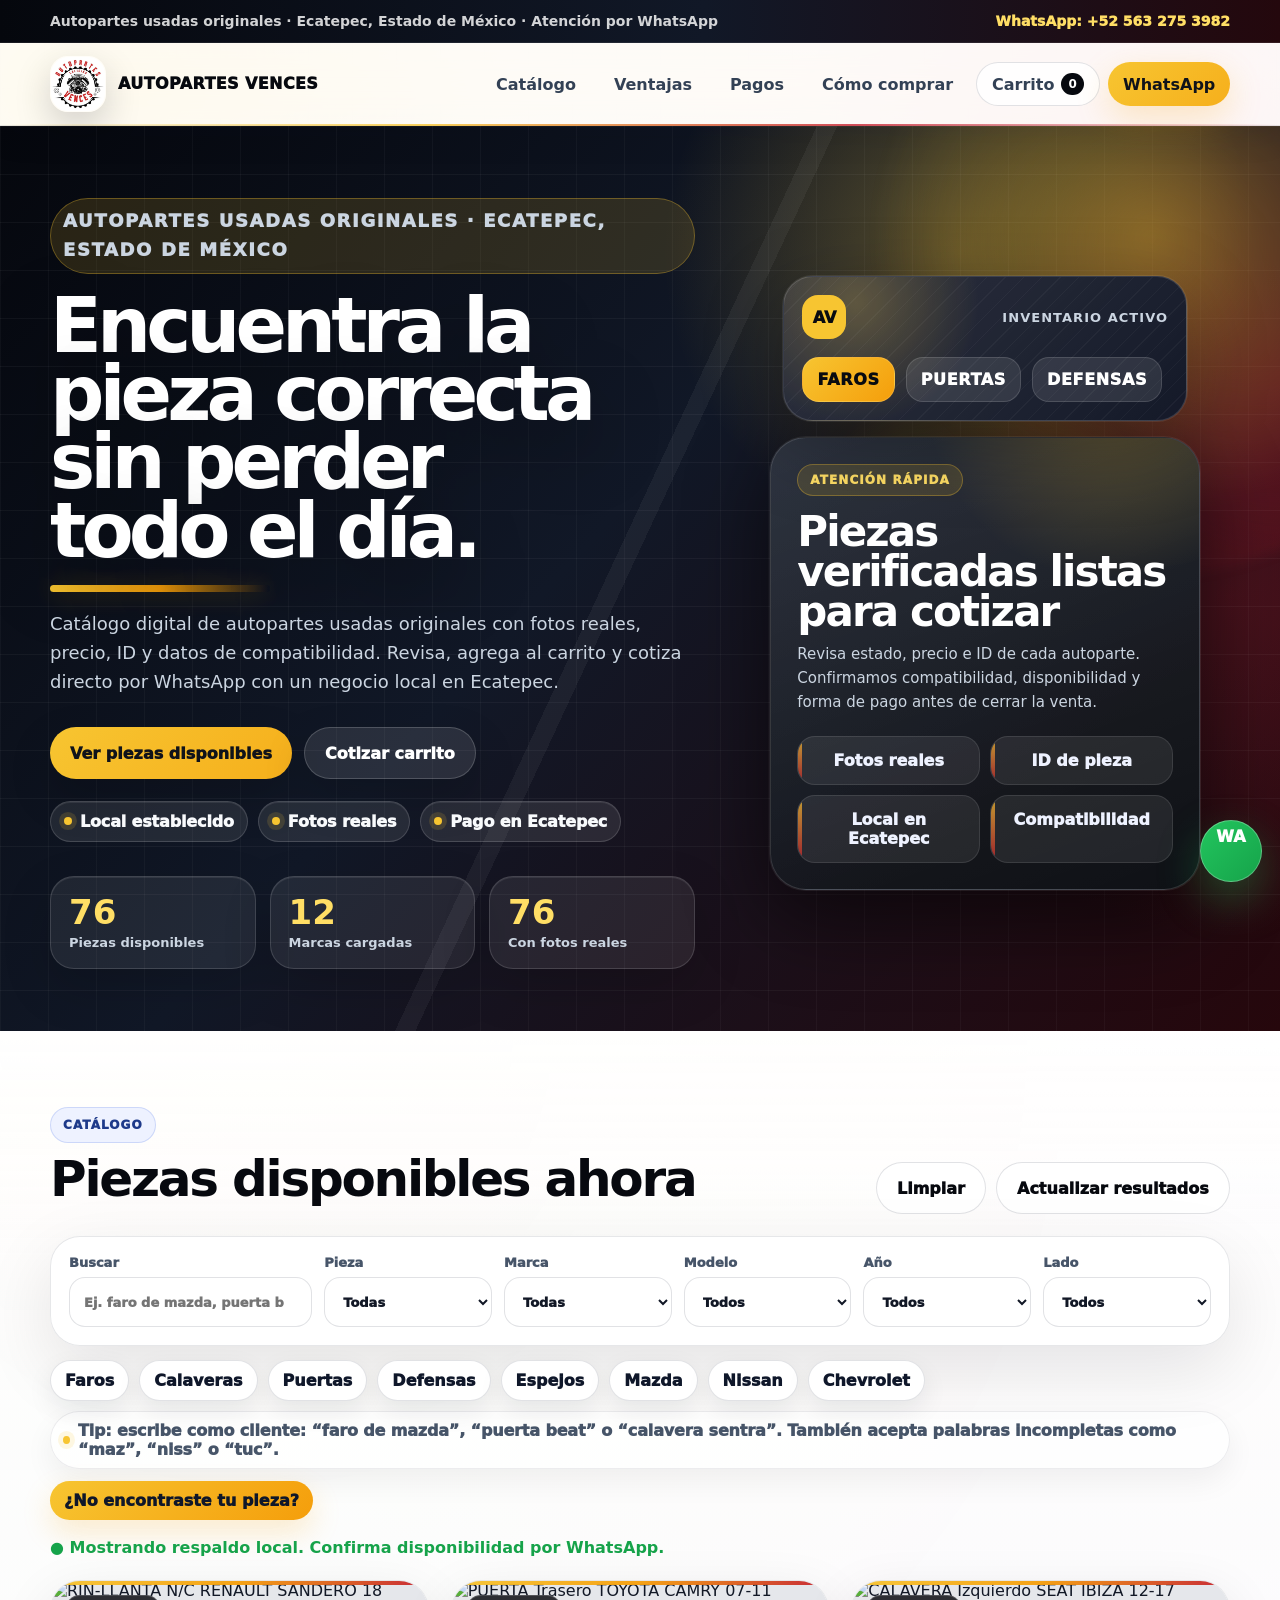
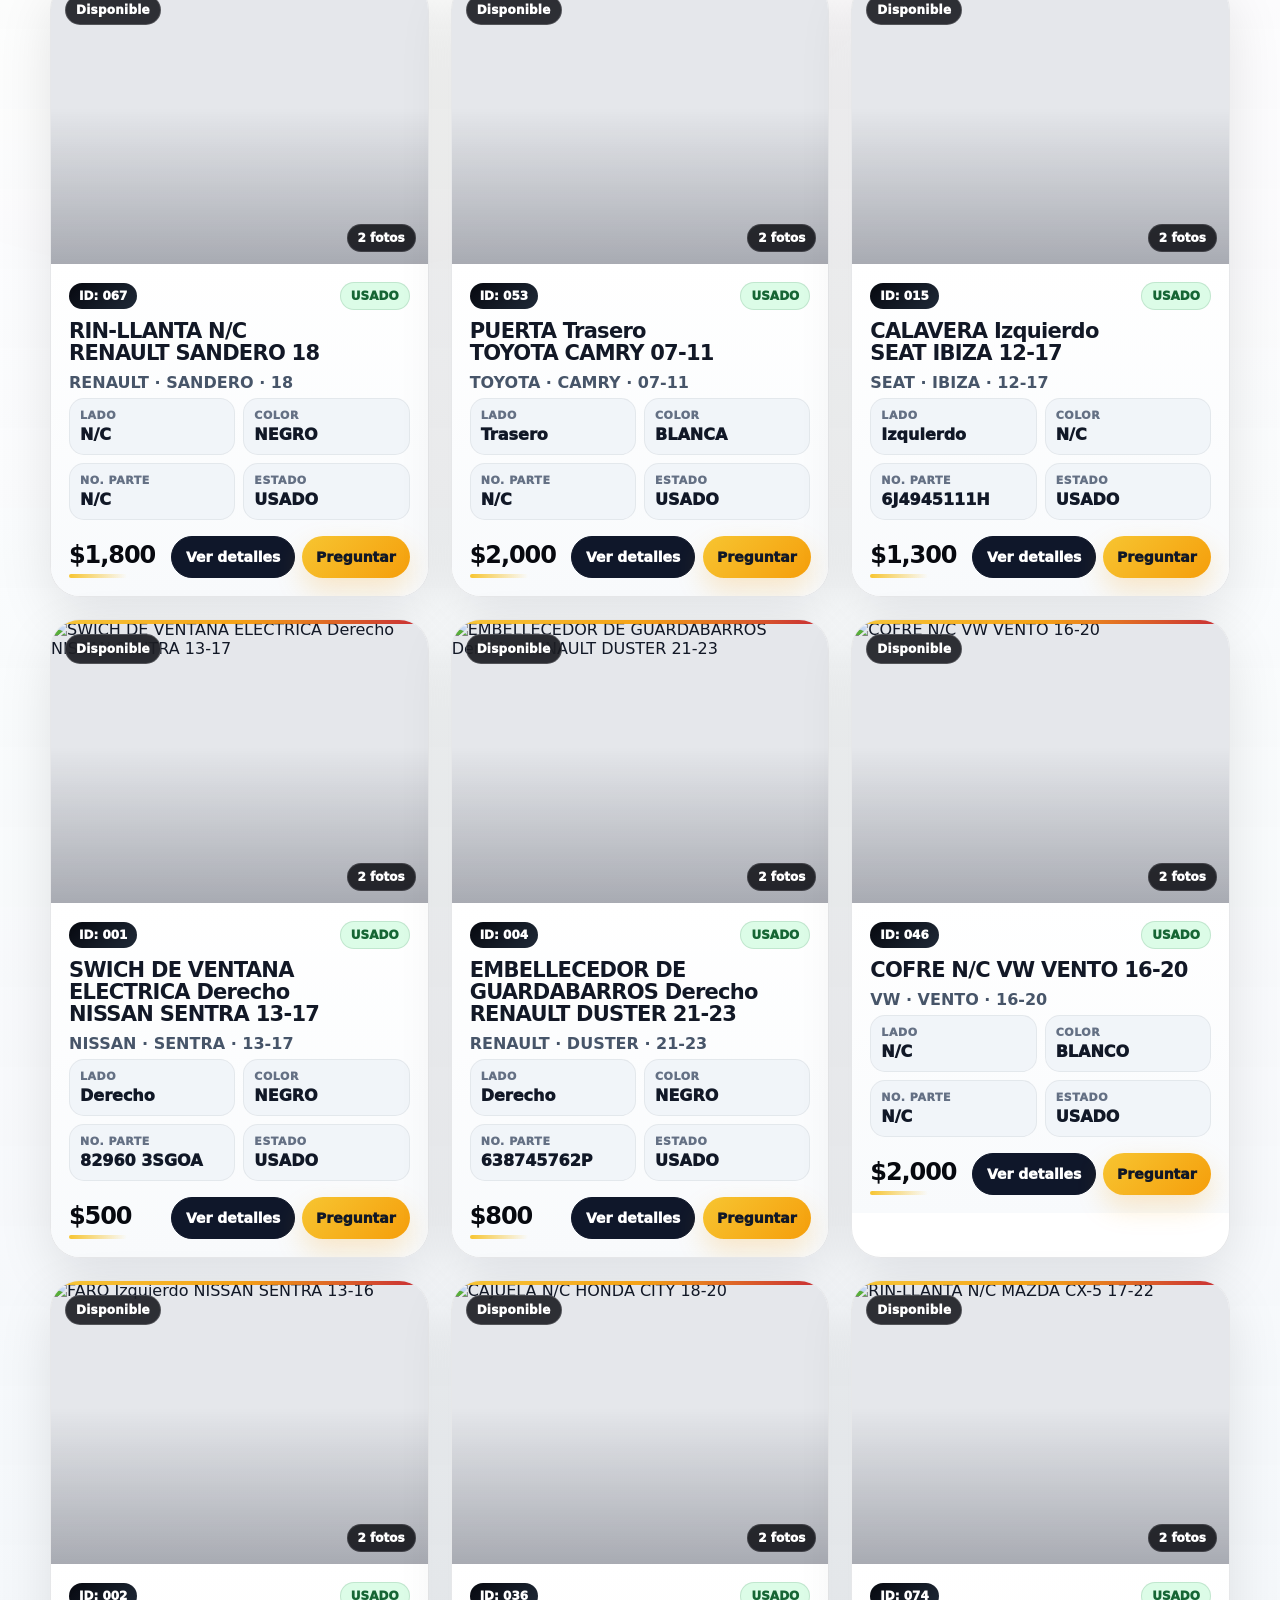
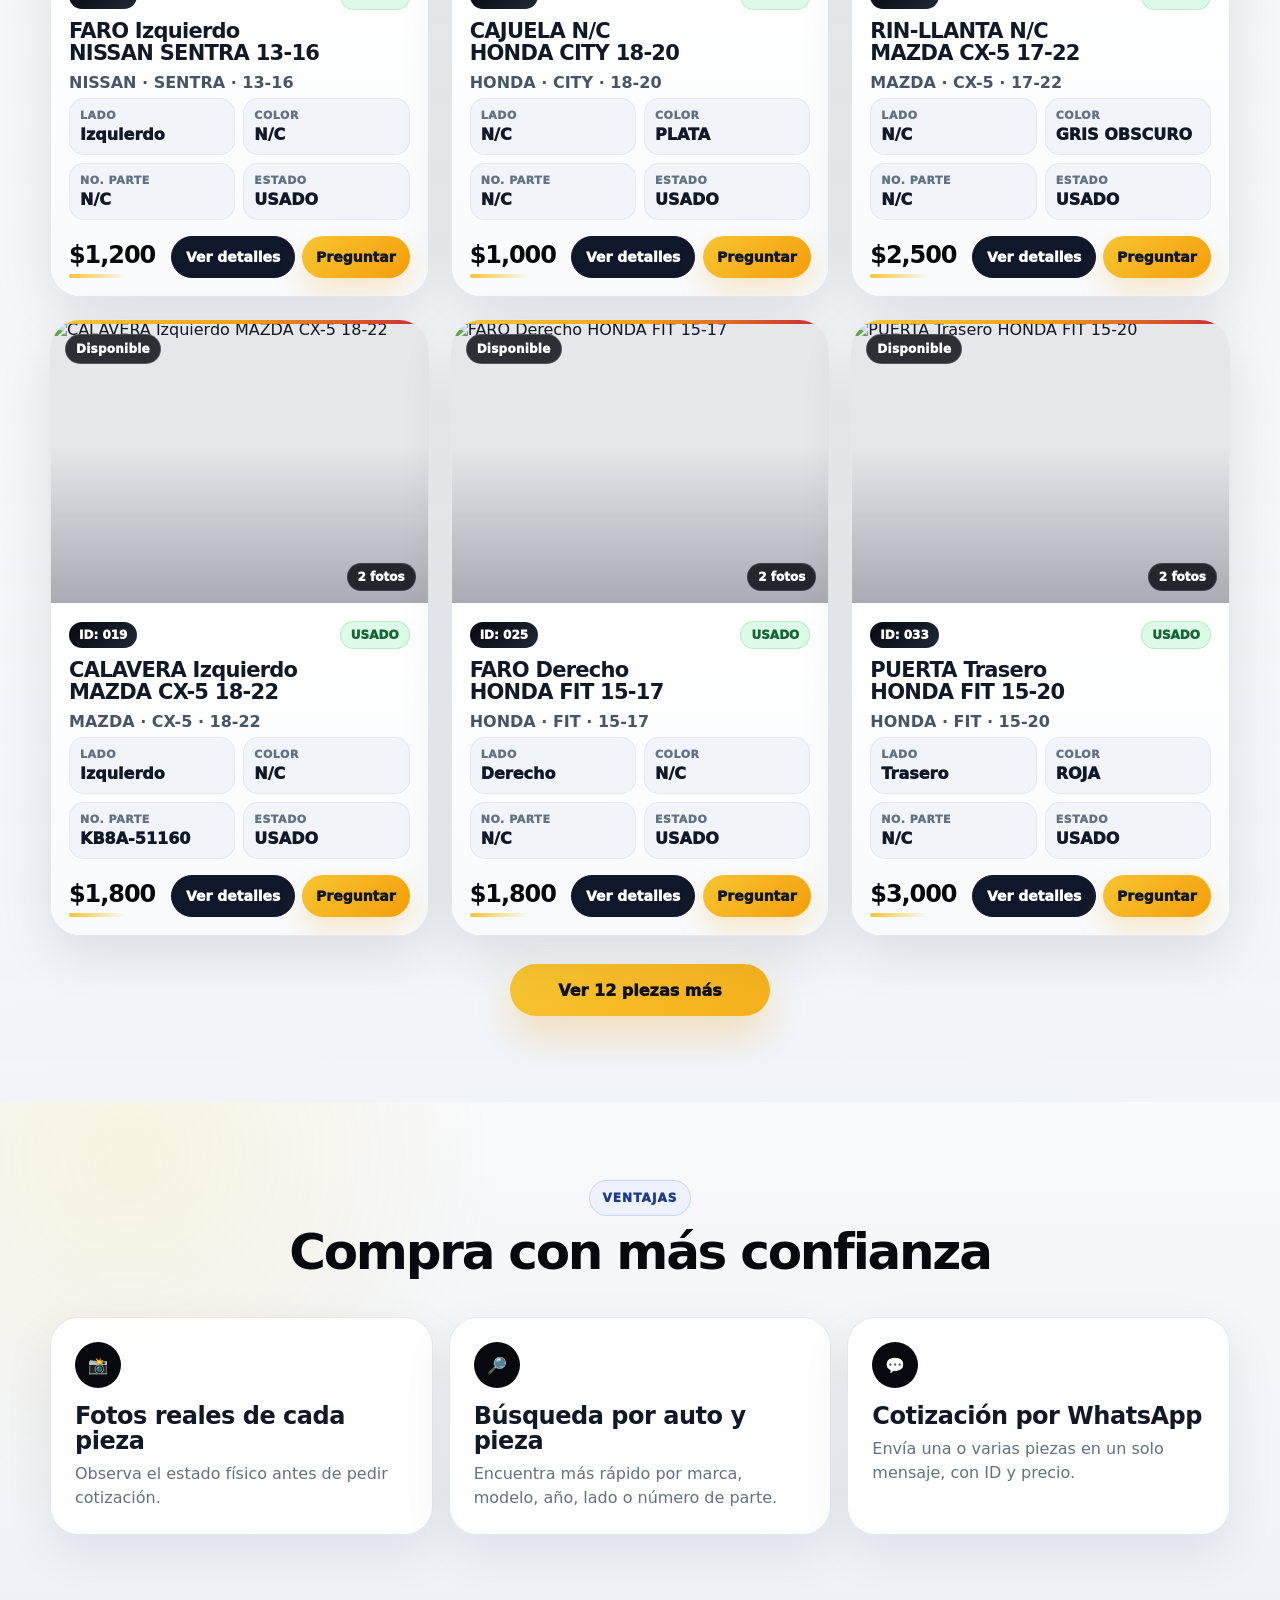
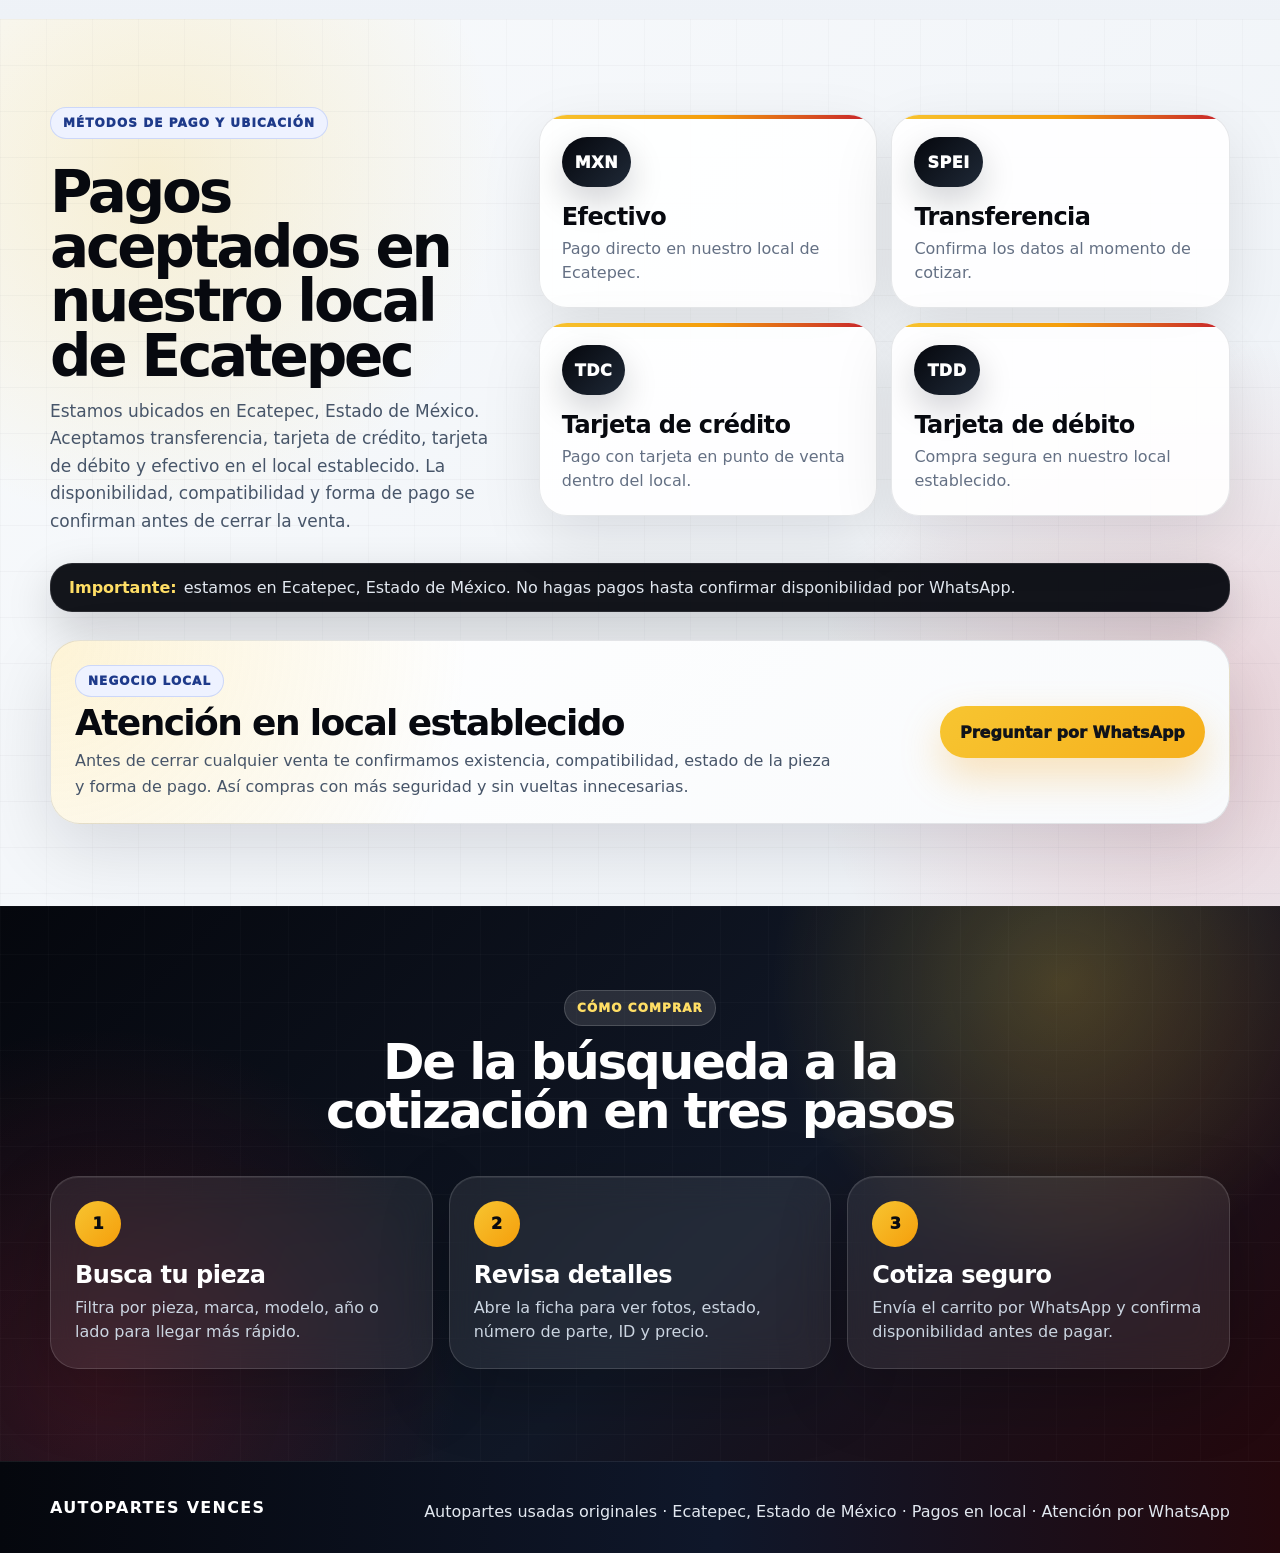
==== commit f59f3b0d: "Update index.html" ====
--- a/index.html
+++ b/index.html
@@ -422,7 +422,7 @@
   </noscript>
 
   <script src="supabase-config.js?v=4" defer></script>
-  <script src="app-v2.js?v=19" defer></script>
+  <script src="app-v2.js?v=20" defer></script>
 </body>
 </html>
 
--- a/style-v2.css
+++ b/style-v2.css
@@ -1443,3 +1443,254 @@
   .product-gallery-arrow.previous { left: 8px; }
   .product-gallery-arrow.next { right: 8px; }
 }
+
+/* AUTOPARTES VENCES · Catálogo móvil directo v8 */
+.mobile-catalog-start,
+.mobile-filter-actions,
+.mobile-apply-filters {
+  display: none;
+}
+
+@media (max-width: 720px) {
+  html { scroll-padding-top: 16px; }
+  .top-strip { display: none; }
+  .nav {
+    position: relative;
+    top: auto;
+    backdrop-filter: none;
+    background: rgba(255,255,255,.96);
+  }
+  .nav-inner { min-height: 66px; gap: 10px; }
+  .brand { gap: 9px; min-width: 0; }
+  .brand img { width: 44px; height: 44px; border-radius: 14px; }
+  .brand span { font-size: 13px; letter-spacing: .015em; white-space: nowrap; }
+  .menu-btn { min-width: 46px; min-height: 46px; padding: 8px 11px; border-radius: 15px; }
+  .nav-links { top: 68px; }
+
+  .hero { display: none; }
+  .catalog {
+    padding: 18px 0 54px;
+    background:
+      radial-gradient(circle at 8% 0%, rgba(247,197,49,.17), transparent 24%),
+      linear-gradient(180deg, #f8fafc, #eef2f7);
+  }
+  .catalog::before { display: none; }
+  .catalog > .container { width: min(100% - 20px, 1180px); }
+
+  .mobile-catalog-start {
+    display: block;
+    margin-bottom: 14px;
+    padding: 18px 17px;
+    border: 1px solid rgba(15,23,42,.09);
+    border-radius: 24px;
+    background:
+      radial-gradient(circle at 100% 0%, rgba(247,197,49,.22), transparent 36%),
+      linear-gradient(145deg, #ffffff, #f8fafc);
+    box-shadow: 0 16px 44px rgba(2,6,23,.09);
+  }
+  .mobile-catalog-kicker {
+    display: inline-flex;
+    padding: 6px 9px;
+    border-radius: 999px;
+    background: #111827;
+    color: #fff;
+    font-size: 11px;
+    font-weight: 1000;
+    letter-spacing: .08em;
+    text-transform: uppercase;
+  }
+  .mobile-catalog-start h1 {
+    margin: 11px 0 7px;
+    color: #0b1020;
+    font-size: clamp(29px, 9vw, 40px);
+    line-height: .98;
+    letter-spacing: -.052em;
+    text-wrap: balance;
+  }
+  .mobile-catalog-start p {
+    margin: 0;
+    color: #526075;
+    font-size: 14px;
+    font-weight: 720;
+    line-height: 1.45;
+  }
+  .mobile-catalog-count {
+    display: flex;
+    align-items: center;
+    gap: 8px;
+    margin-top: 12px;
+  }
+  .mobile-catalog-count::before {
+    content: "";
+    width: 9px;
+    height: 9px;
+    flex: 0 0 auto;
+    border-radius: 50%;
+    background: #16a34a;
+    box-shadow: 0 0 0 5px rgba(22,163,74,.12);
+  }
+  .mobile-catalog-count strong {
+    color: #166534;
+    font-size: 13px;
+    font-weight: 1000;
+  }
+
+  .catalog .section-head { display: none; }
+  .filters {
+    display: block;
+    padding: 13px;
+    border-radius: 22px;
+    background: #fff;
+    box-shadow: 0 16px 44px rgba(2,6,23,.10);
+    border-color: rgba(15,23,42,.09);
+  }
+  .filters .search-field { display: flex; gap: 6px; }
+  .filters .search-field > span {
+    color: #0f172a;
+    font-size: 13px;
+  }
+  .filters .search-field input {
+    min-height: 54px;
+    padding-inline: 15px;
+    border-radius: 17px;
+    background: #f8fafc;
+    font-size: 16px;
+  }
+  .filters > label:not(.search-field),
+  .filters > .mobile-apply-filters {
+    display: none;
+  }
+  .filters.mobile-filters-open > label:not(.search-field) {
+    display: flex;
+    margin-top: 11px;
+  }
+  .filters.mobile-filters-open > .mobile-apply-filters {
+    display: inline-flex;
+  }
+  .filters.mobile-filters-open input,
+  .filters.mobile-filters-open select { min-height: 52px; }
+
+  .mobile-filter-actions {
+    display: grid;
+    grid-template-columns: minmax(0, 1fr) auto;
+    gap: 8px;
+    margin-top: 10px;
+  }
+  .mobile-filter-toggle,
+  .mobile-clear-filters,
+  .mobile-apply-filters {
+    min-height: 48px;
+    border: 0;
+    border-radius: 15px;
+    font-weight: 1000;
+    cursor: pointer;
+  }
+  .mobile-filter-toggle {
+    display: flex;
+    align-items: center;
+    justify-content: flex-start;
+    gap: 8px;
+    padding: 0 14px;
+    background: #111827;
+    color: #fff;
+    text-align: left;
+  }
+  .mobile-filter-chevron {
+    margin-left: auto;
+    font-size: 24px;
+    line-height: 1;
+    transition: transform .2s ease;
+  }
+  .filters.mobile-filters-open .mobile-filter-chevron { transform: rotate(180deg); }
+  .mobile-filter-badge {
+    display: inline-grid;
+    place-items: center;
+    min-width: 23px;
+    height: 23px;
+    padding-inline: 6px;
+    border-radius: 999px;
+    background: var(--yellow);
+    color: #111827;
+    font-size: 12px;
+  }
+  .mobile-clear-filters {
+    padding: 0 13px;
+    border: 1px solid rgba(15,23,42,.11);
+    background: #eef2f7;
+    color: #334155;
+  }
+  .mobile-apply-filters {
+    width: 100%;
+    margin-top: 13px;
+    align-items: center;
+    justify-content: center;
+    background: linear-gradient(135deg, var(--yellow), #f59e0b);
+    color: #111827;
+    box-shadow: 0 12px 28px rgba(245,158,11,.22);
+  }
+
+  .quick-chips {
+    flex-wrap: nowrap;
+    gap: 8px;
+    margin: 12px -10px 4px;
+    padding: 2px 10px 8px;
+    overflow-x: auto;
+    overscroll-behavior-inline: contain;
+    scroll-snap-type: inline proximity;
+    scrollbar-width: none;
+  }
+  .quick-chips::-webkit-scrollbar { display: none; }
+  .quick-chips button {
+    flex: 0 0 auto;
+    min-height: 42px;
+    padding: 9px 14px;
+    scroll-snap-align: start;
+    box-shadow: 0 8px 20px rgba(15,23,42,.07);
+  }
+
+  .catalog-helper { display: none; }
+  .smart-suggestions {
+    margin: 8px 0 4px;
+    padding: 10px;
+    border-radius: 17px;
+  }
+  .catalog-status {
+    min-height: 20px;
+    margin: 10px 2px 0;
+    font-size: 13px;
+    line-height: 1.35;
+  }
+  .products-grid {
+    gap: 14px;
+    margin-top: 12px;
+  }
+  .product-card { border-radius: 23px; }
+  .product-photo { aspect-ratio: 16 / 10; min-height: 0; }
+  .product-body { padding: 15px; }
+  .product-topline { margin-bottom: 8px; }
+  .product-body h3 { font-size: 20px; }
+  .product-body .meta { margin: 7px 0 10px; font-size: 14px; }
+  .product-card .details { display: none; }
+  .price-row { gap: 11px; }
+  .price { font-size: 25px; }
+  .price::after { margin-top: 4px; }
+  .card-actions { display: grid; grid-template-columns: 1fr 1fr; width: 100%; }
+  .card-actions .btn { width: 100%; min-height: 46px; }
+  .load-more-wrap { margin-top: 16px; }
+  .whatsapp-float { right: 12px; bottom: 12px; }
+}
+
+@media (max-width: 370px) {
+  .brand span { font-size: 12px; }
+  .mobile-catalog-start { padding: 16px 14px; }
+  .mobile-filter-actions { grid-template-columns: 1fr; }
+  .mobile-clear-filters { min-height: 42px; }
+}
+
+@media (max-width: 720px) {
+  body.mobile-filter-panel-open .whatsapp-float {
+    opacity: 0;
+    pointer-events: none;
+    transform: translateY(12px);
+  }
+}
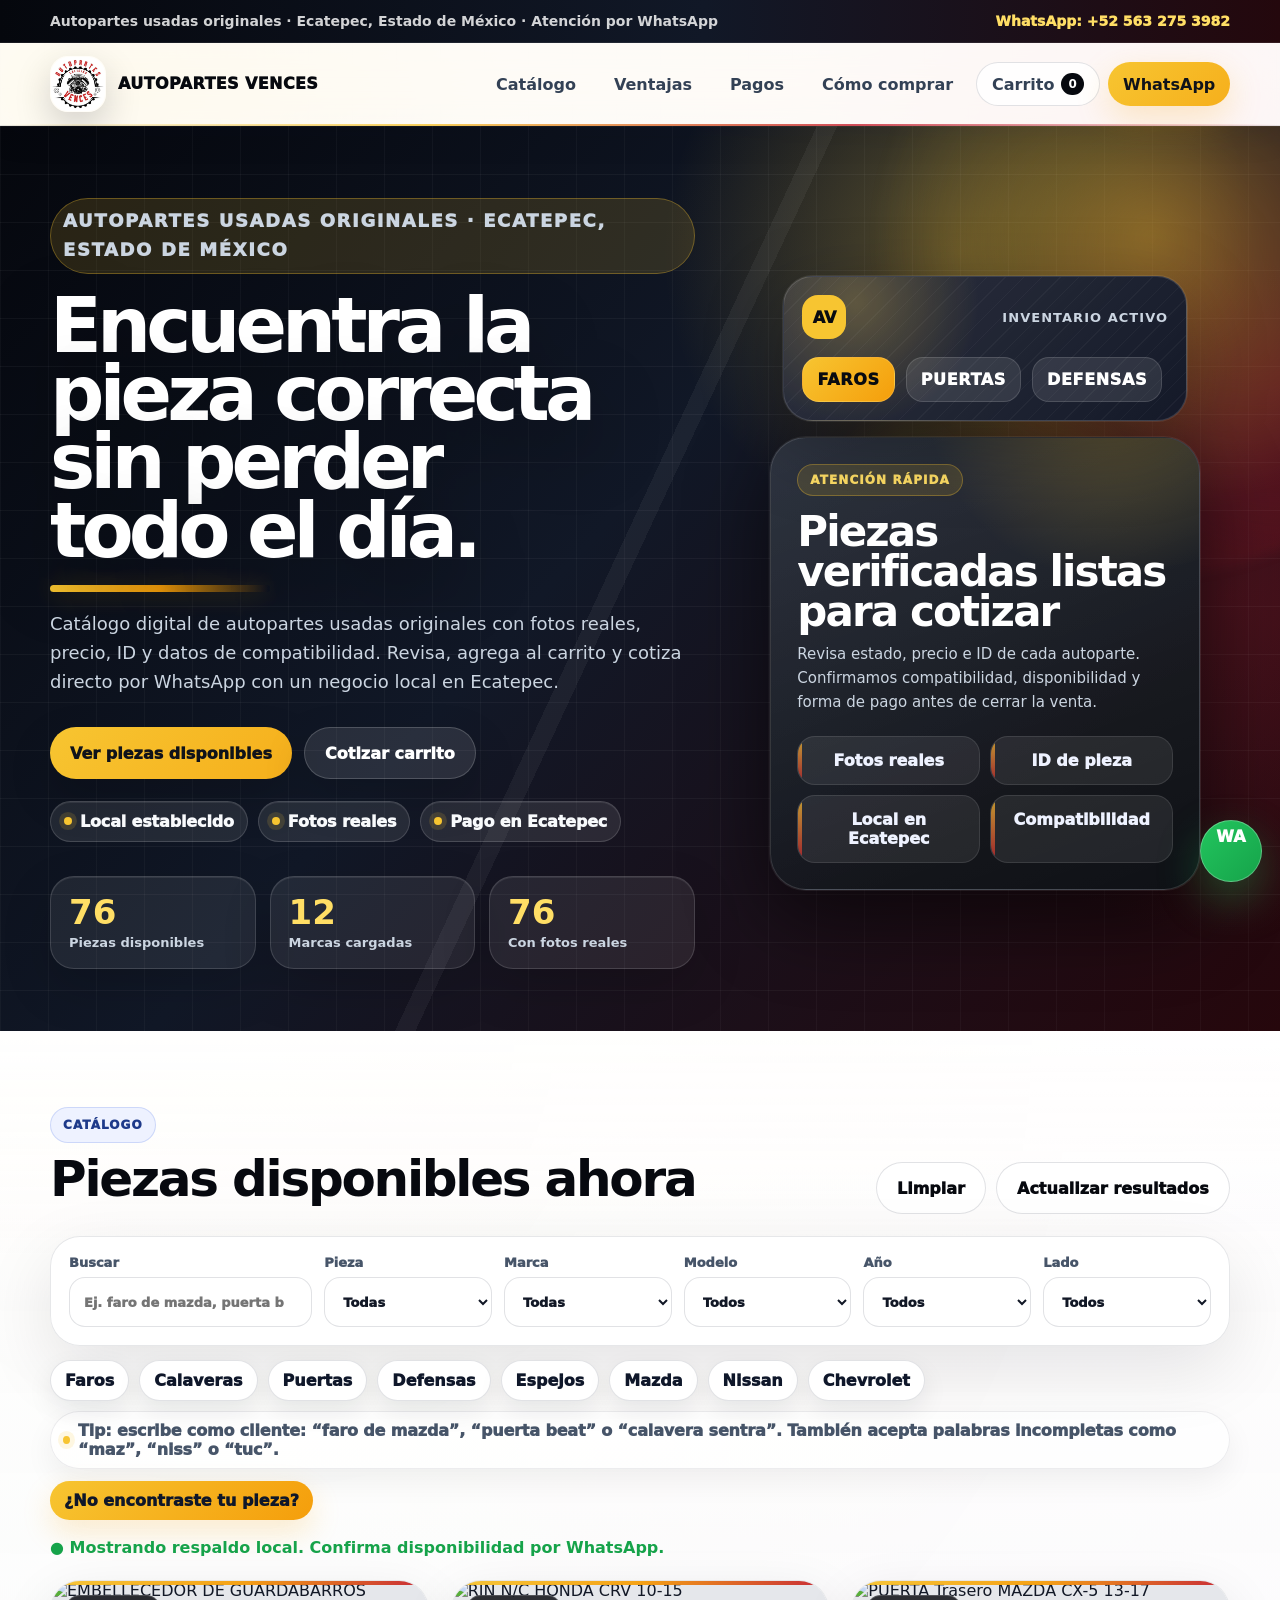
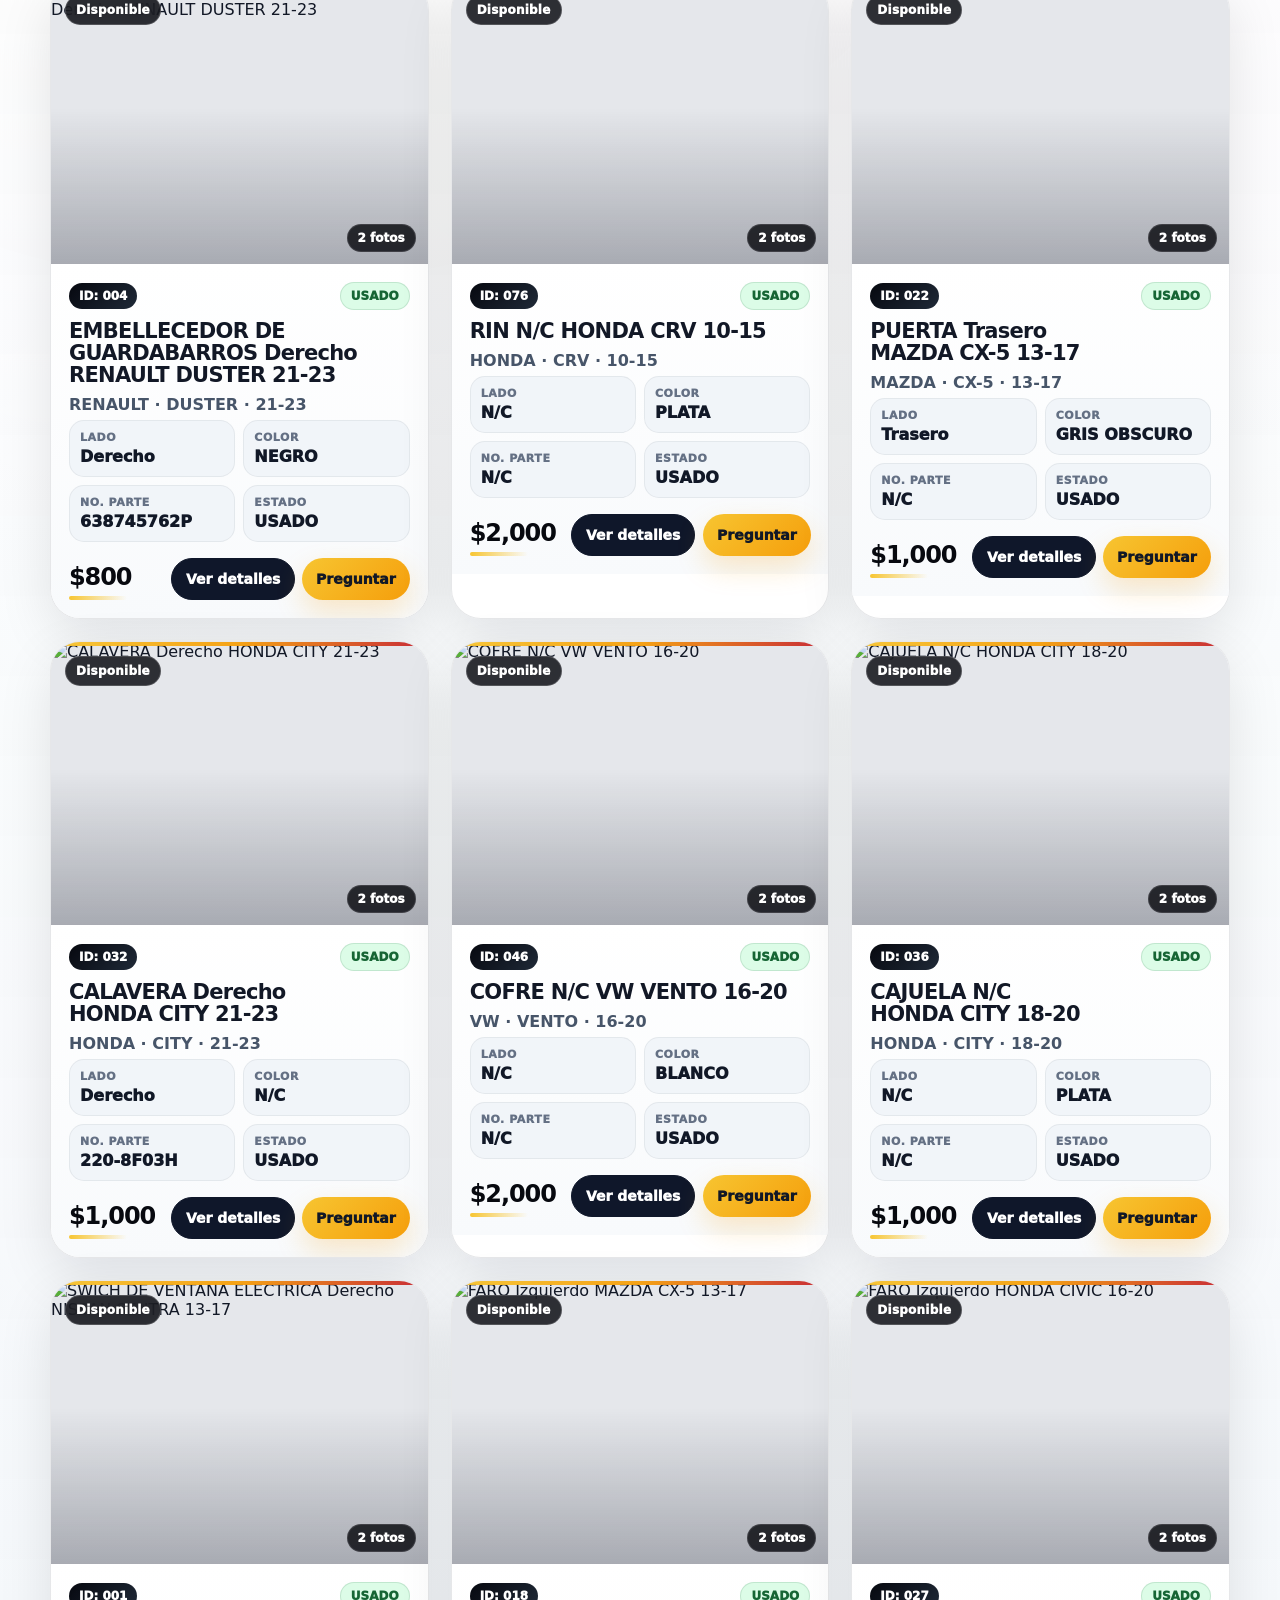
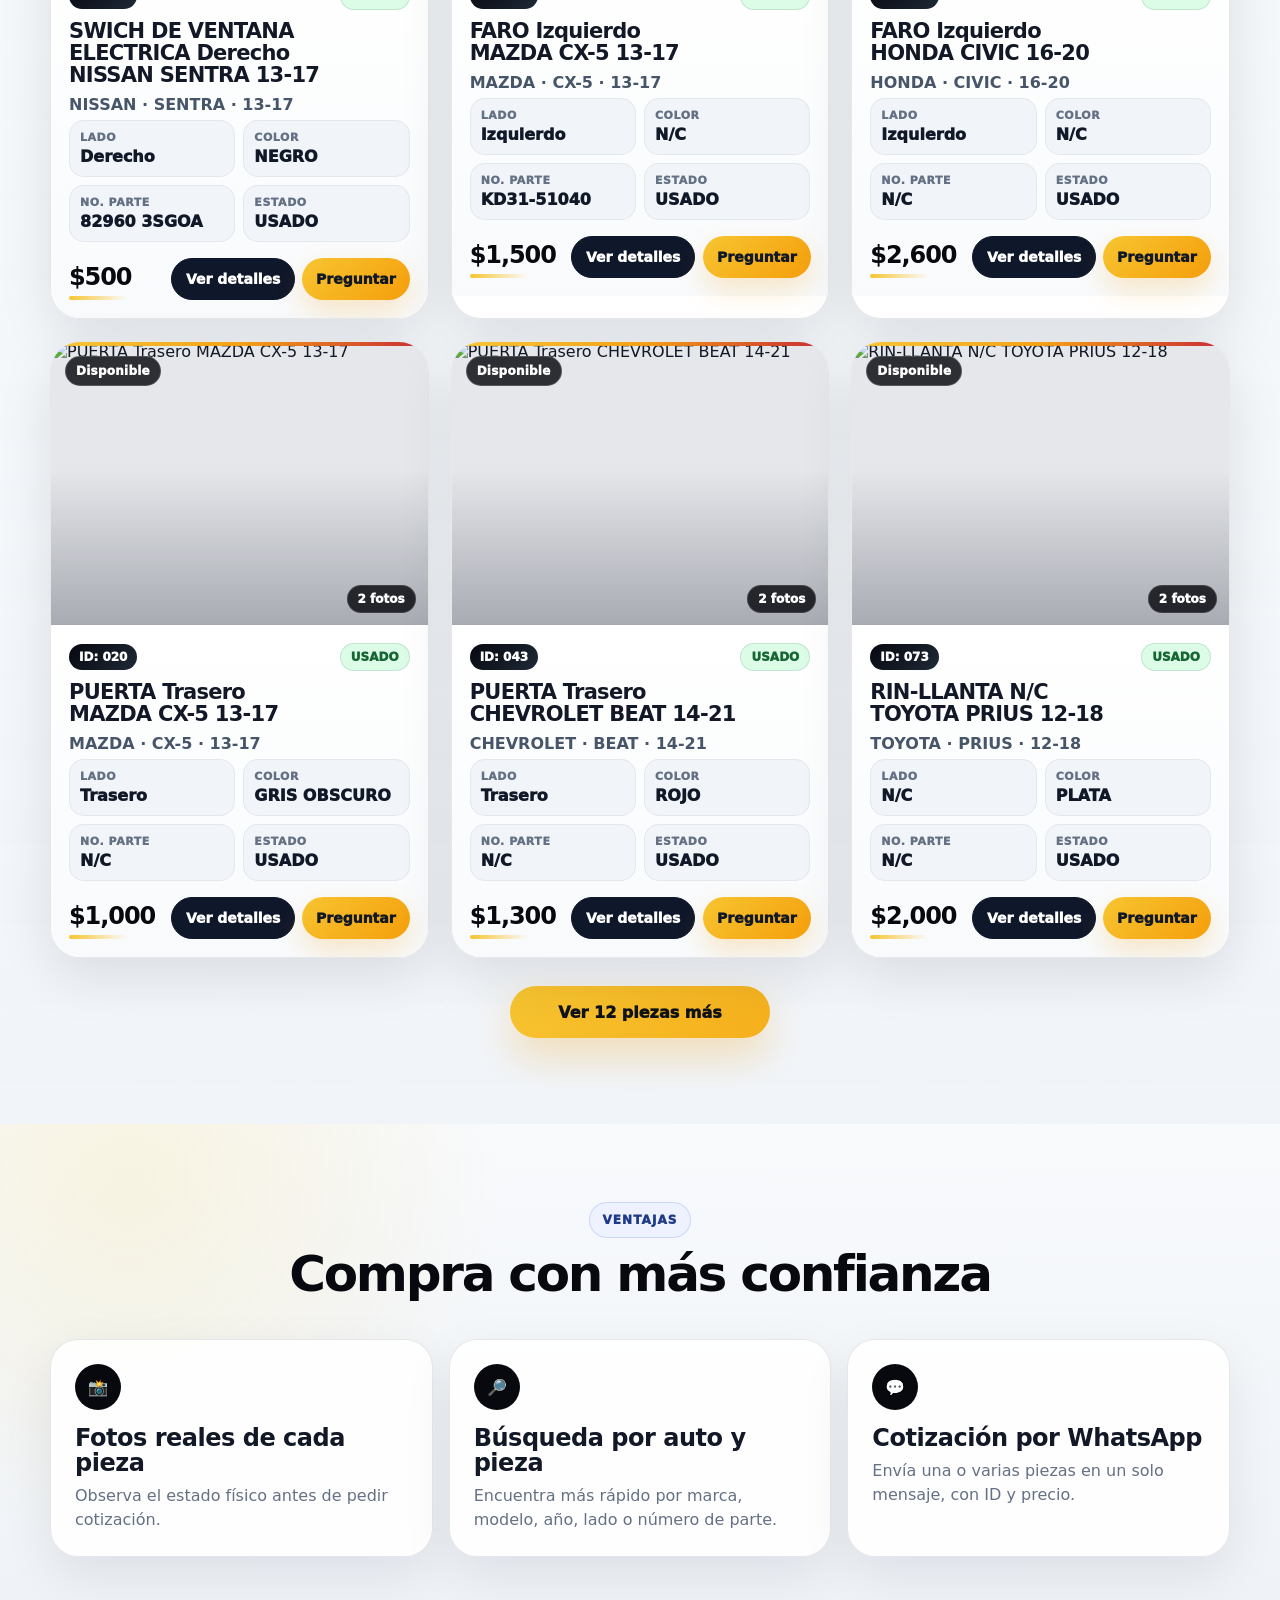
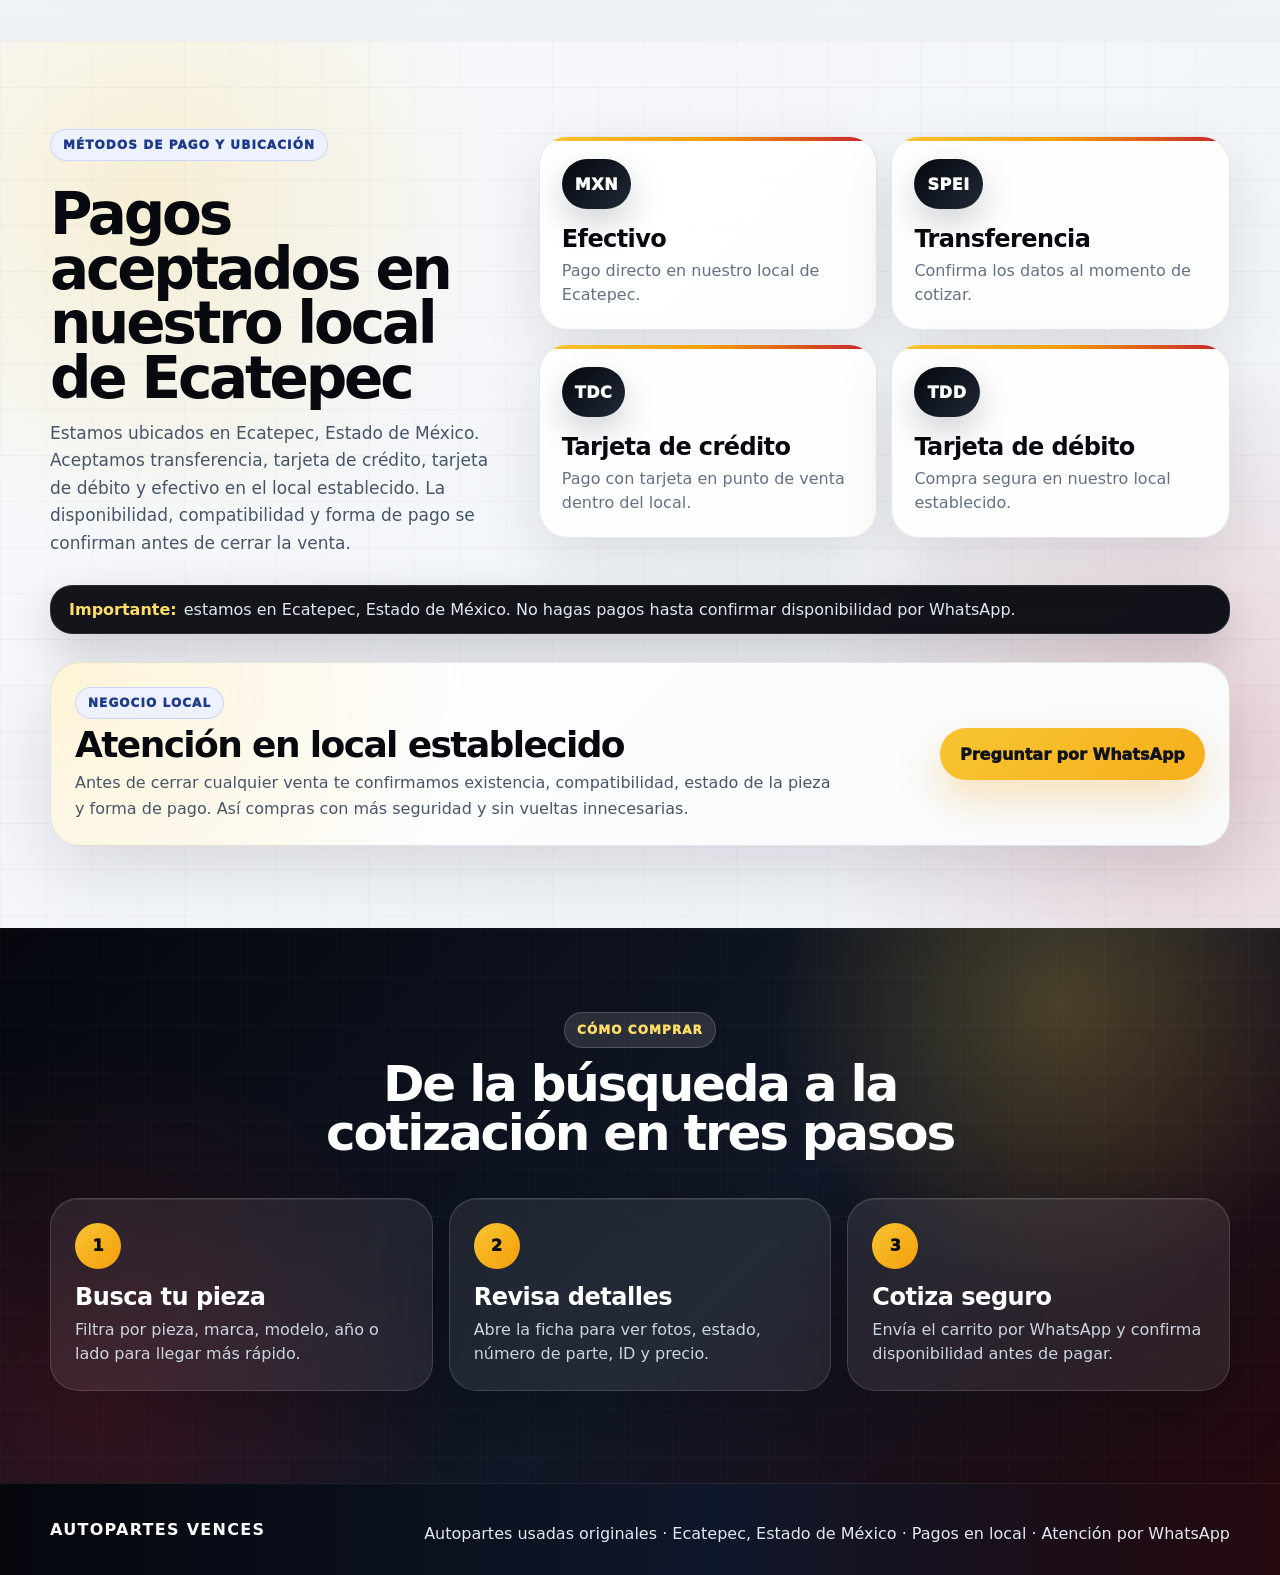
==== commit 016d0992: "Update index.html" ====
--- a/index.html
+++ b/index.html
@@ -422,7 +422,7 @@
   </noscript>
 
   <script src="supabase-config.js?v=4" defer></script>
-  <script src="app-v2.js?v=20" defer></script>
+  <script src="app-v2.js?v=21" defer></script>
 </body>
 </html>
 
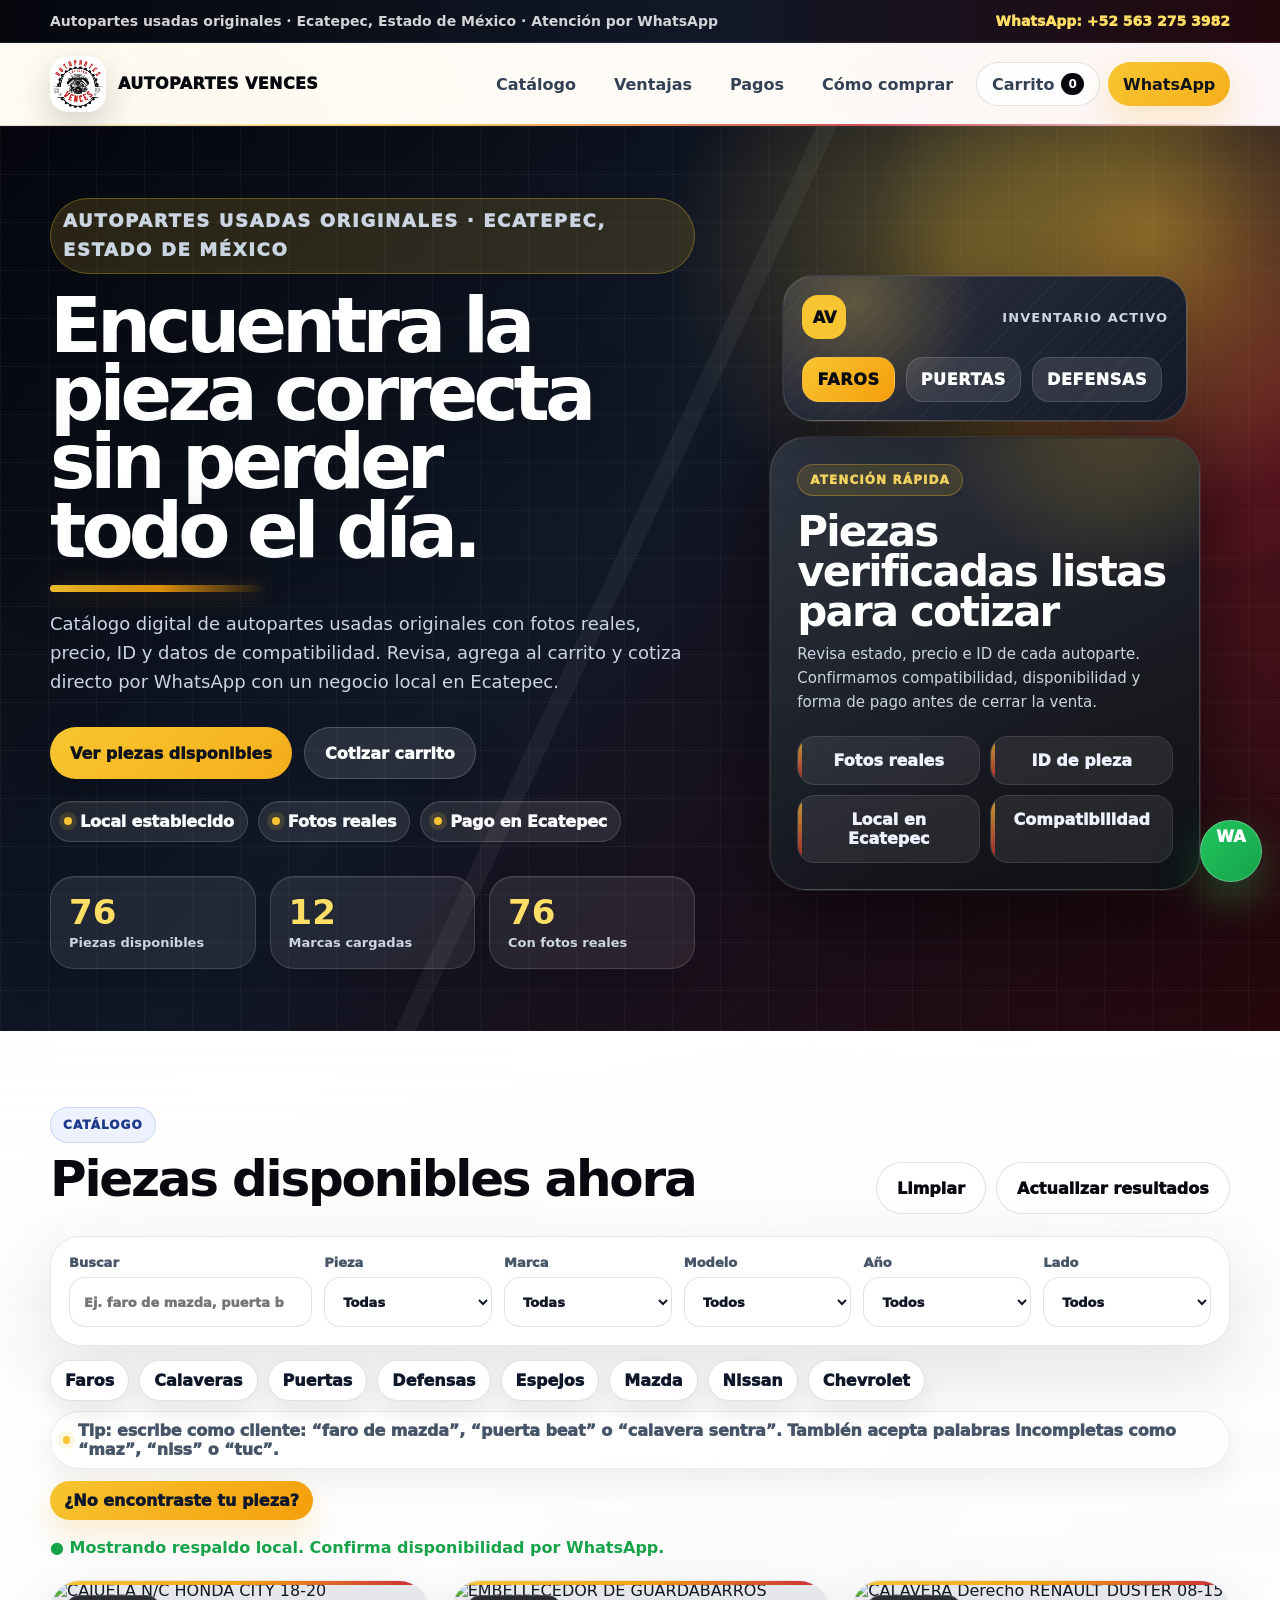
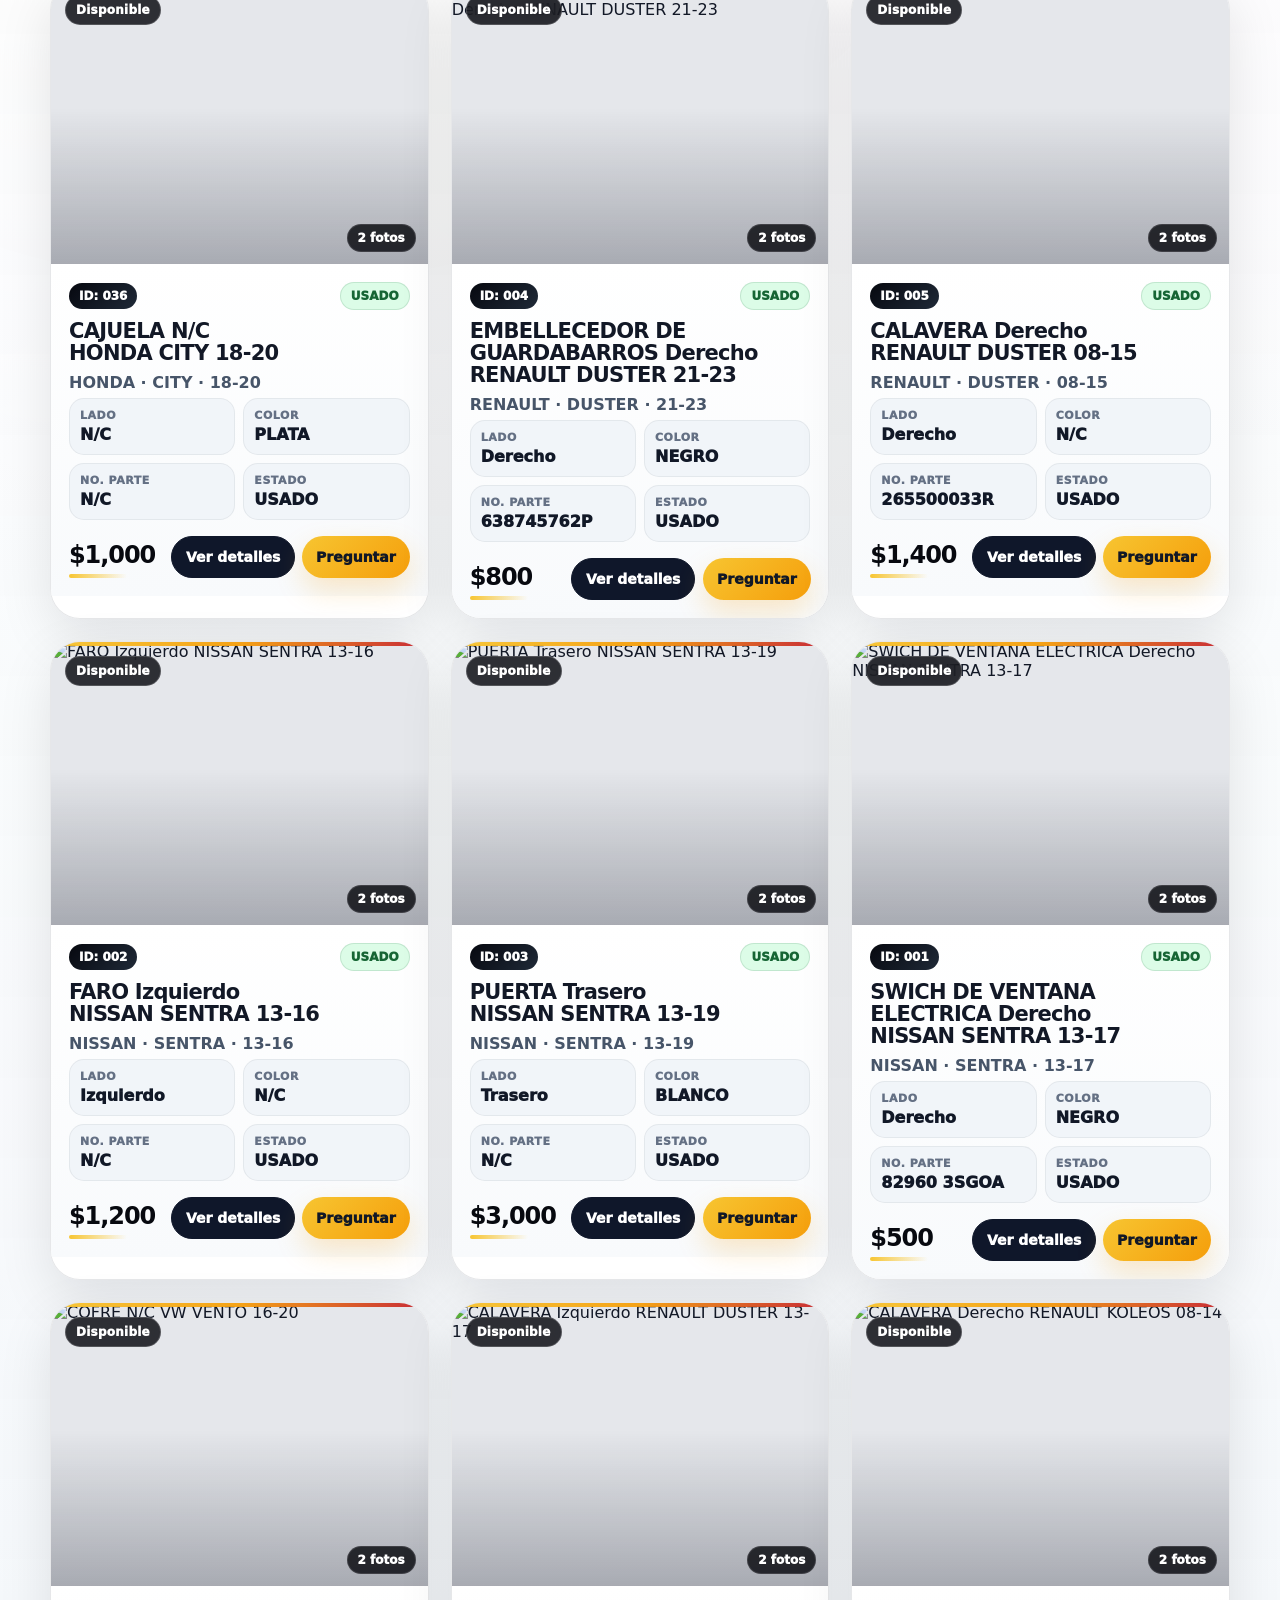
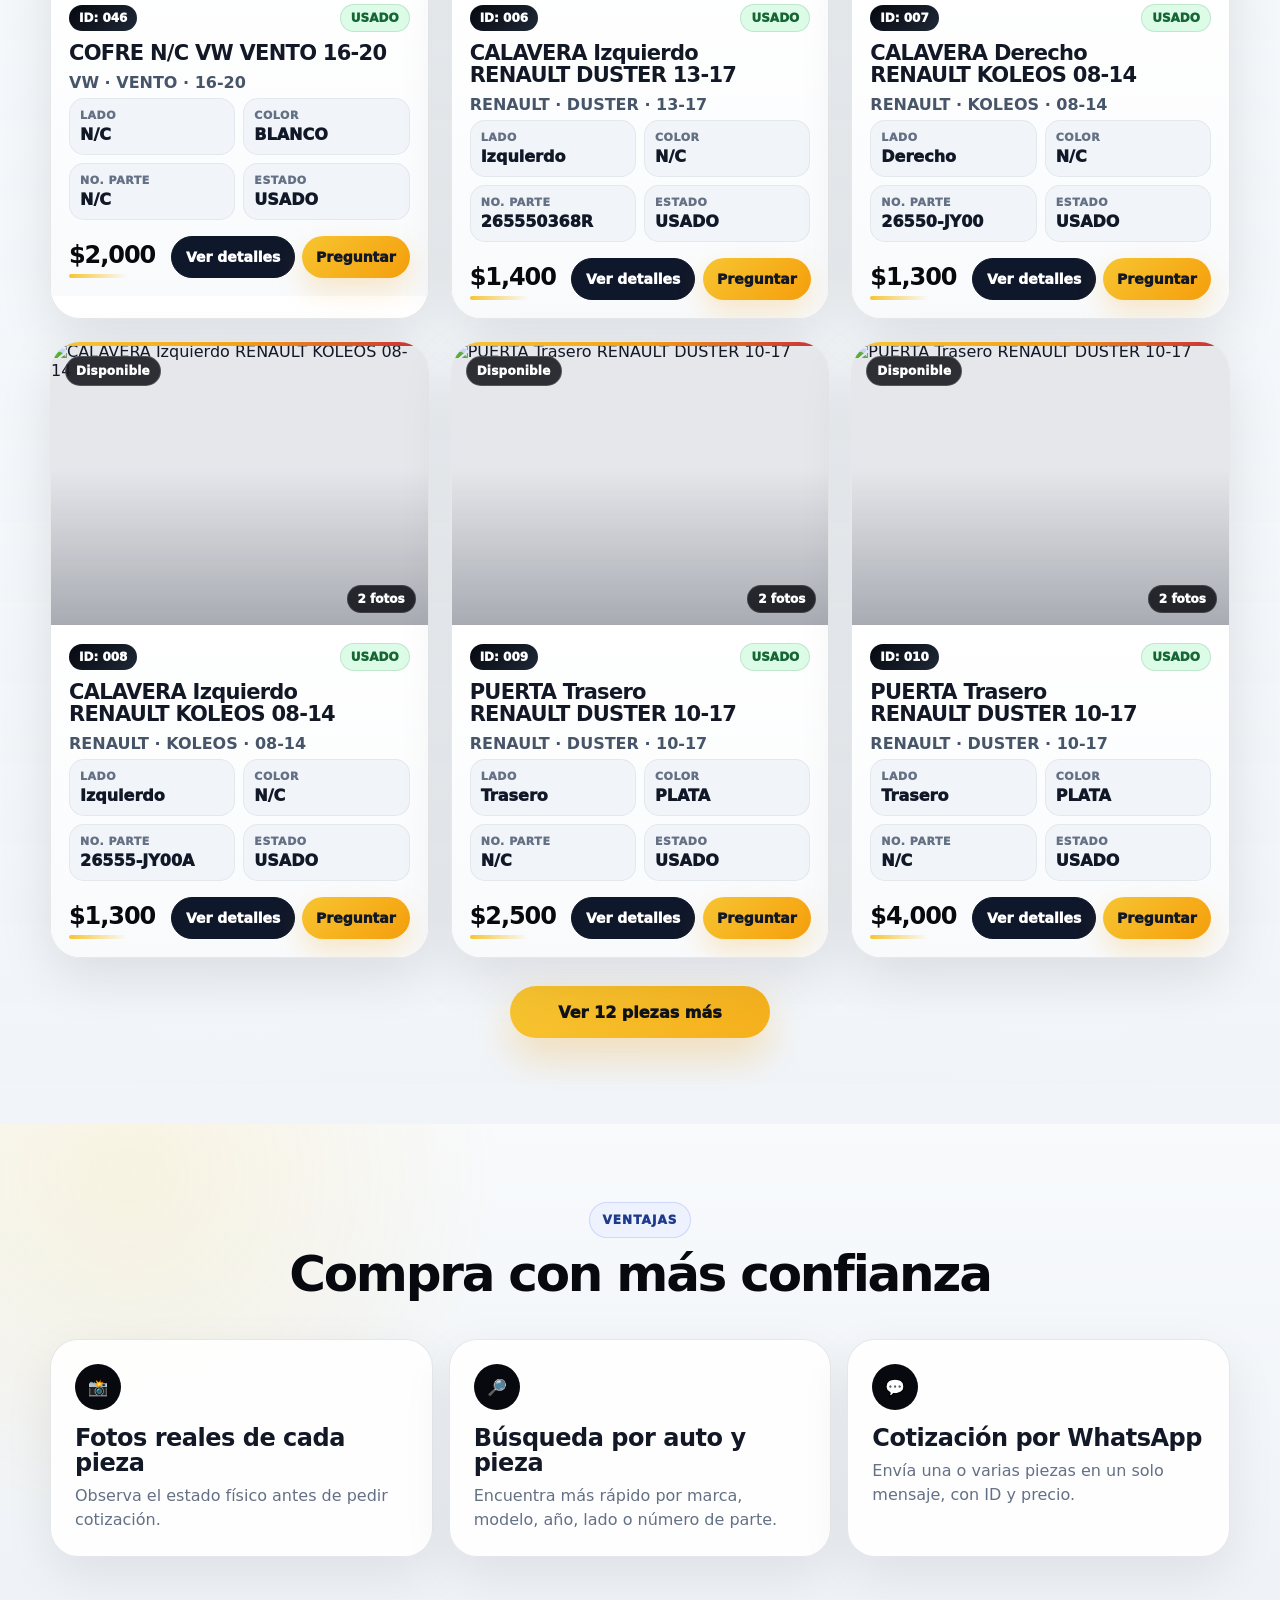
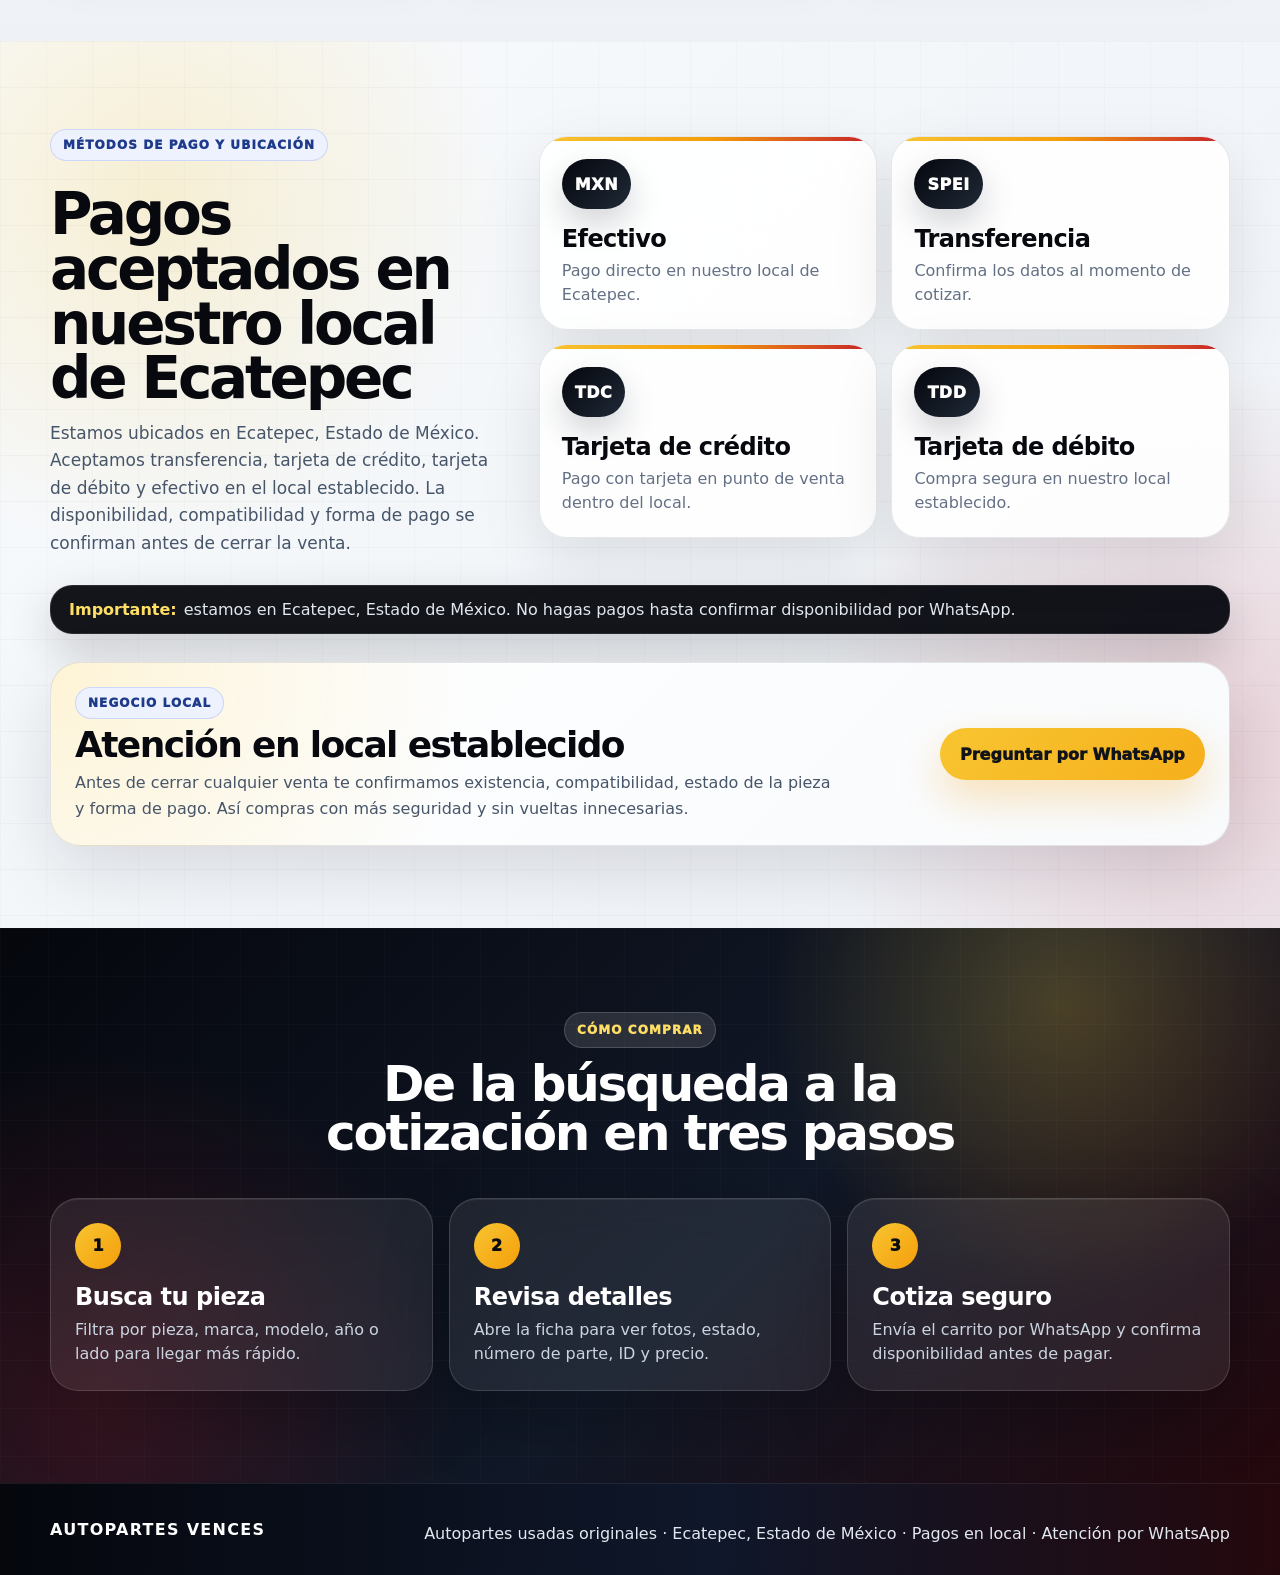
==== commit a62cb1d6: "Update index.html" ====
--- a/index.html
+++ b/index.html
@@ -422,7 +422,7 @@
   </noscript>
 
   <script src="supabase-config.js?v=4" defer></script>
-  <script src="app-v2.js?v=21" defer></script>
+  <script src="app-v2.js?v=22" defer></script>
 </body>
 </html>
 
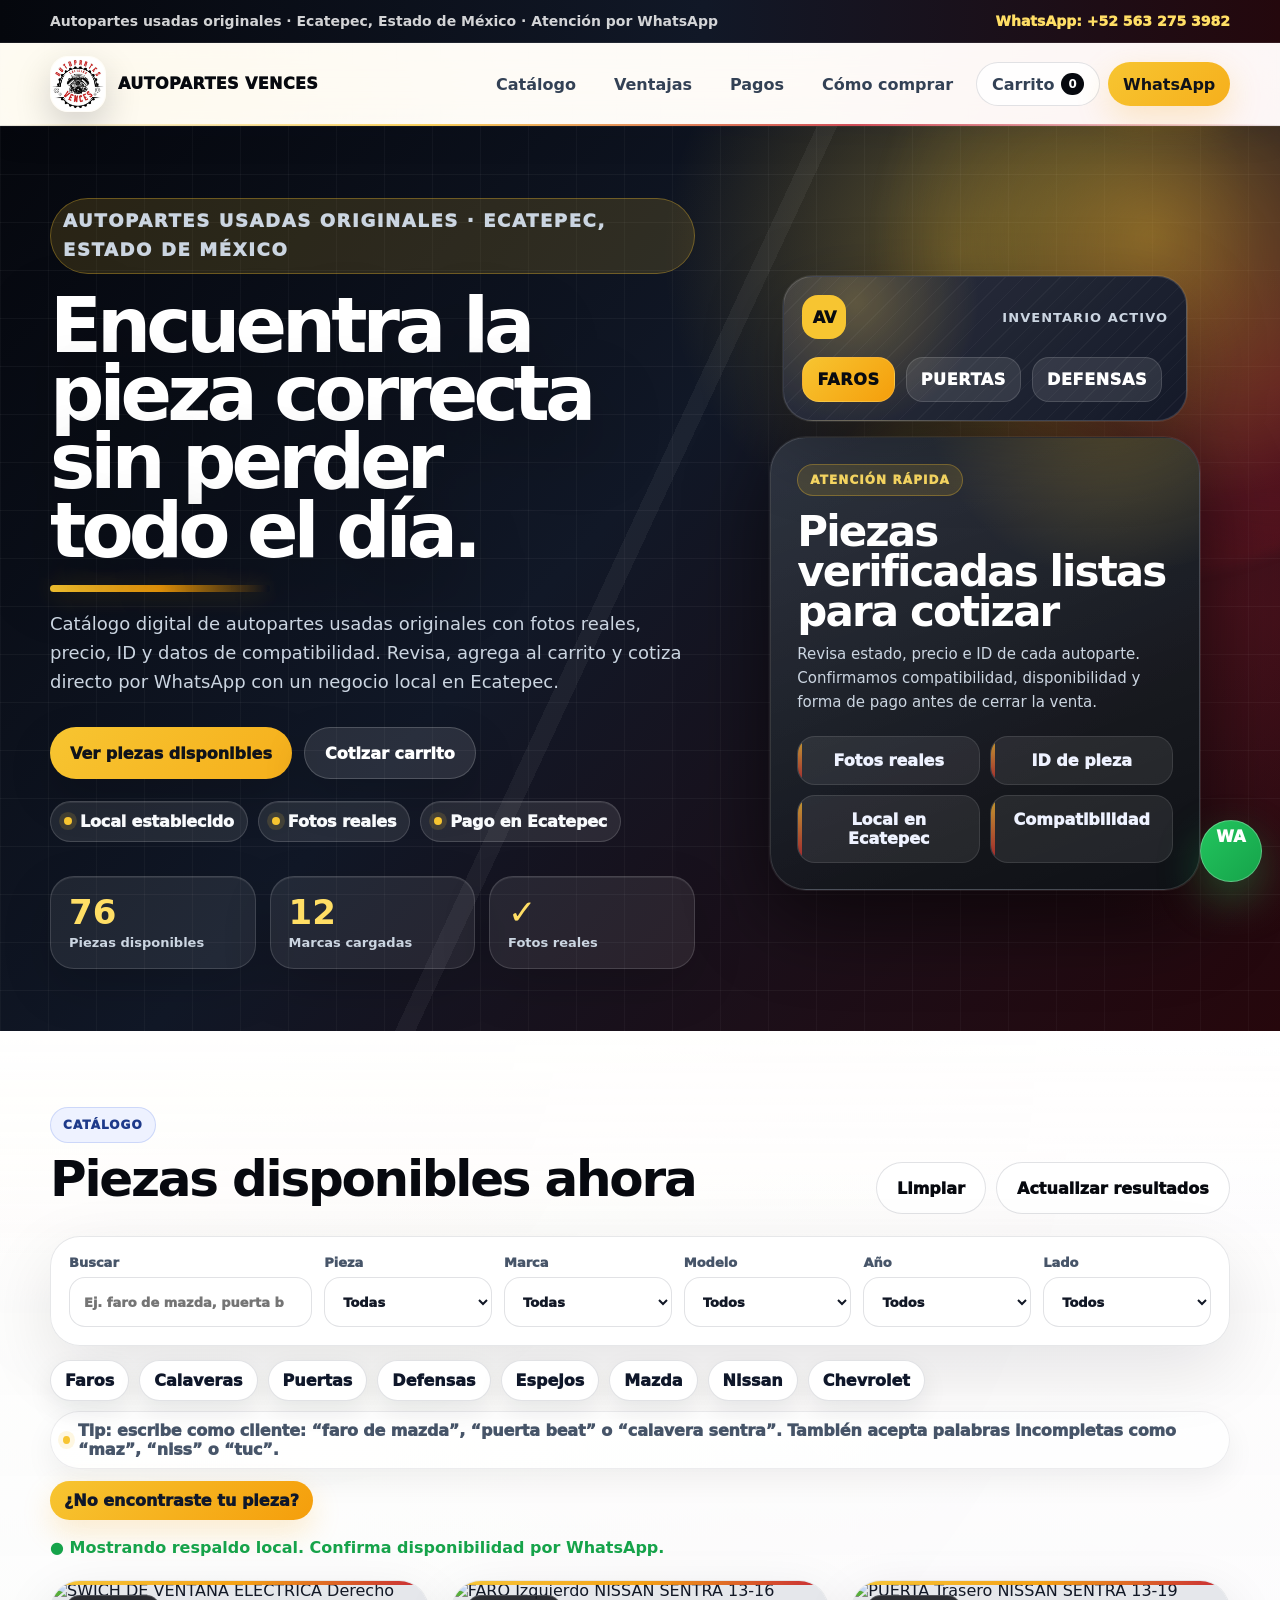
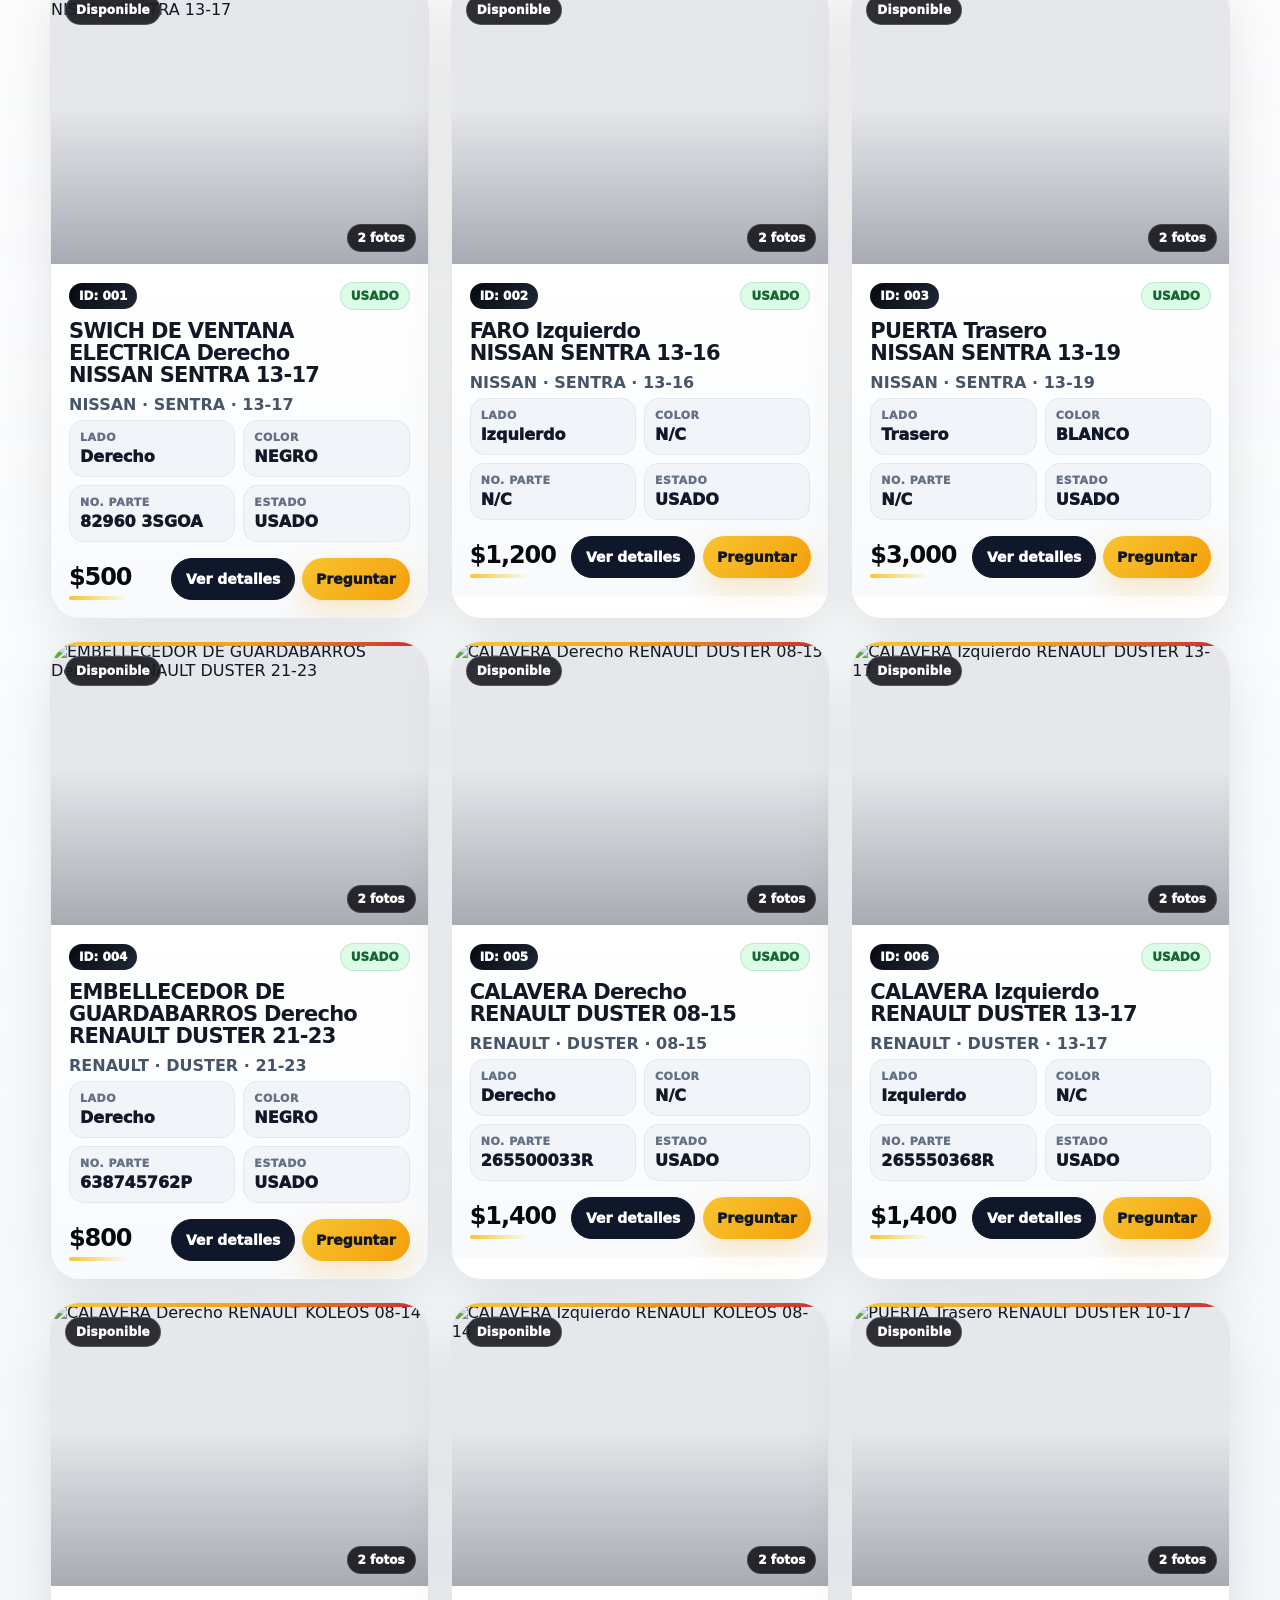
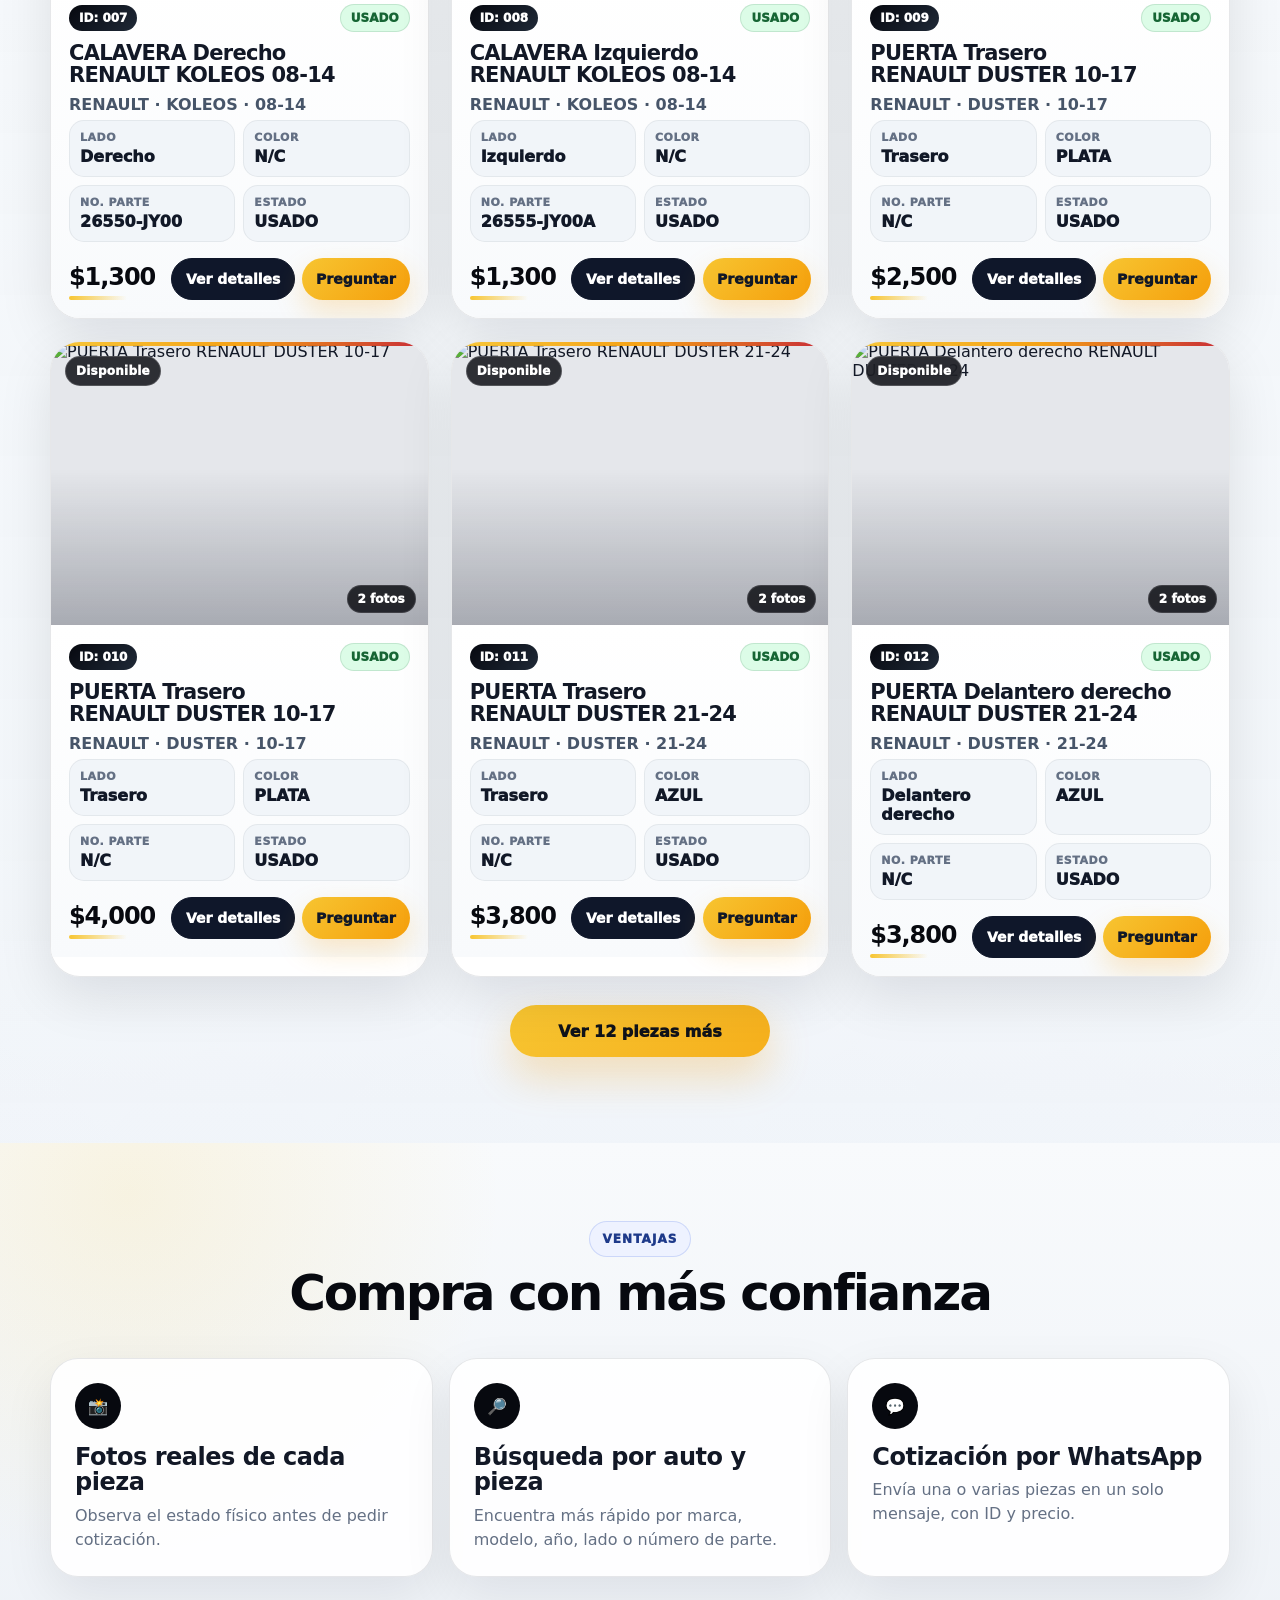
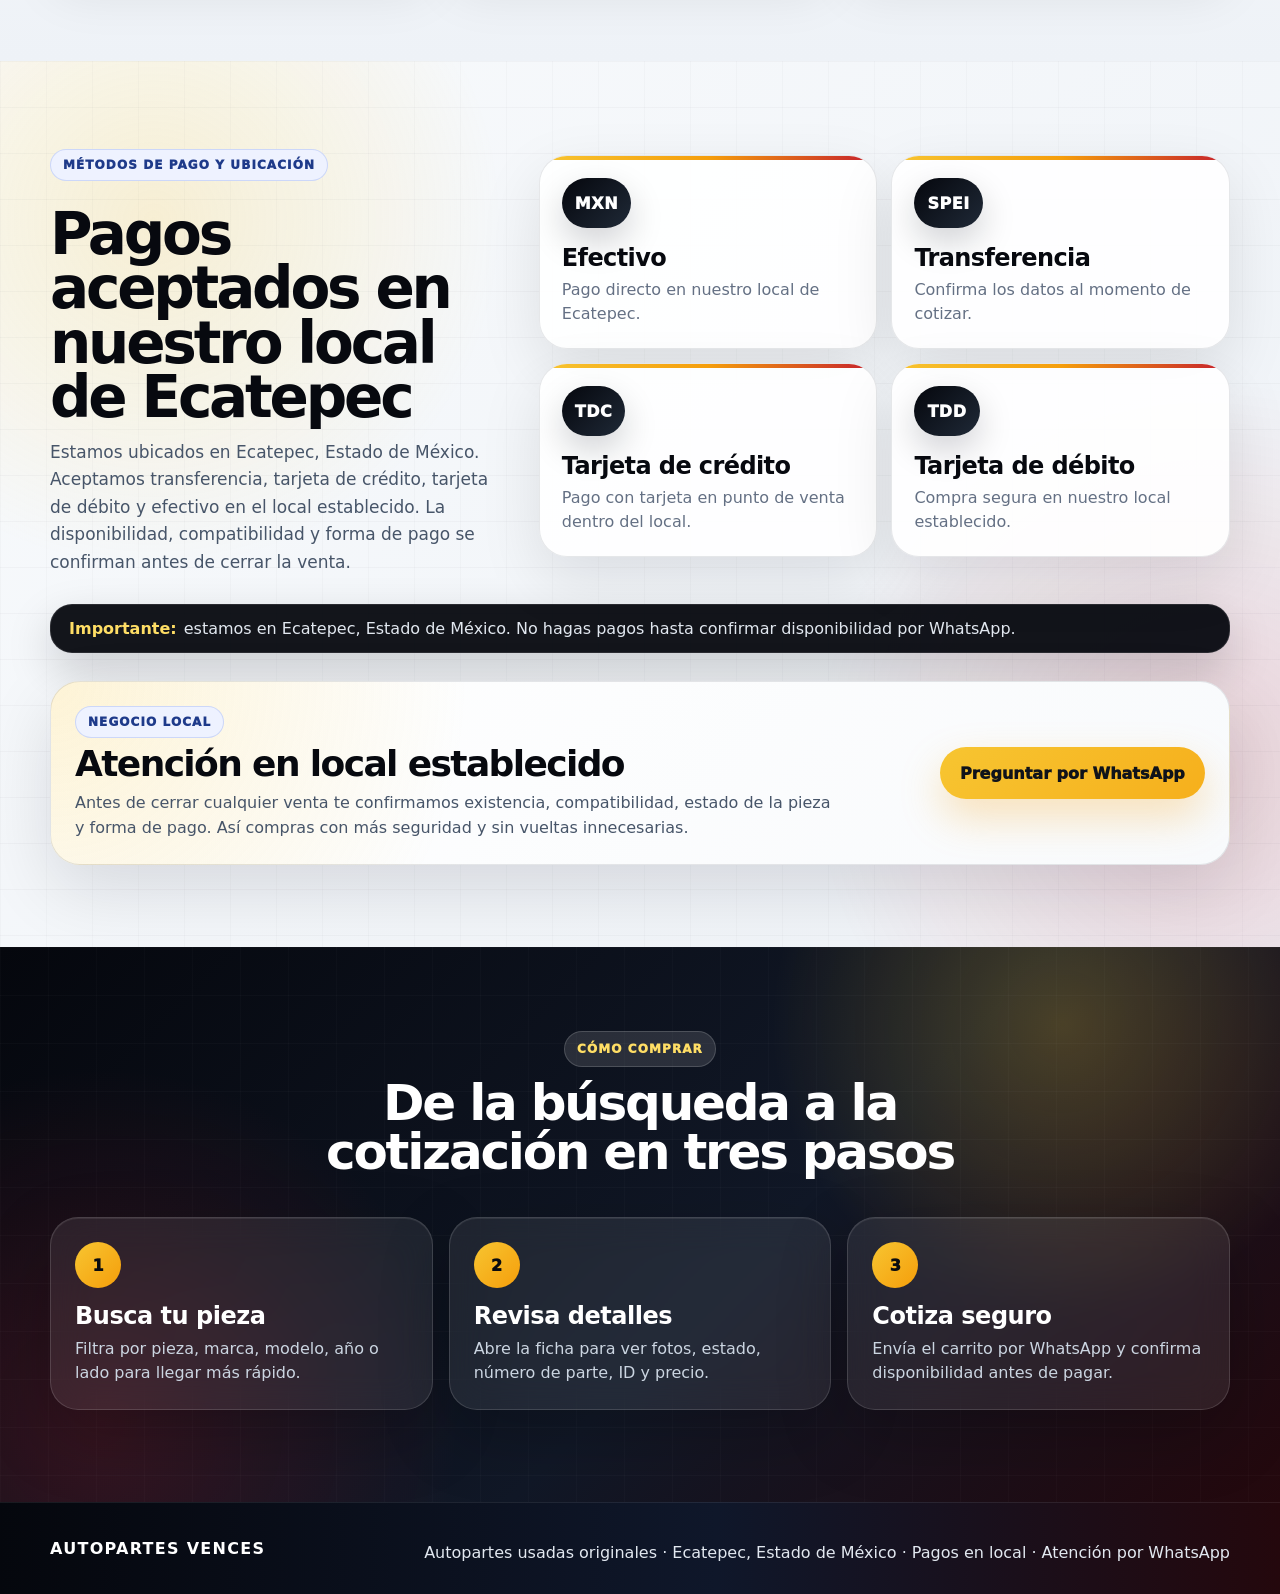
==== commit c629b9da: "Update index.html" ====
--- a/index.html
+++ b/index.html
@@ -112,7 +112,7 @@
           <div class="hero-stats" aria-label="Estadísticas del catálogo">
             <div><strong id="statTotal" class="stat-loading">Cargando</strong><span>Piezas disponibles</span></div>
             <div><strong id="statMarcas" class="stat-loading">Cargando</strong><span>Marcas cargadas</span></div>
-            <div><strong id="statConFotos" class="stat-loading">Cargando</strong><span>Con fotos reales</span></div>
+            <div><strong id="statConFotos">✓</strong><span>Fotos reales</span></div>
           </div>
         </div>
         <div class="hero-panel">
@@ -422,7 +422,7 @@
   </noscript>
 
   <script src="supabase-config.js?v=4" defer></script>
-  <script src="app-v2.js?v=22" defer></script>
+  <script src="app-v2.js?v=24" defer></script>
 </body>
 </html>
 
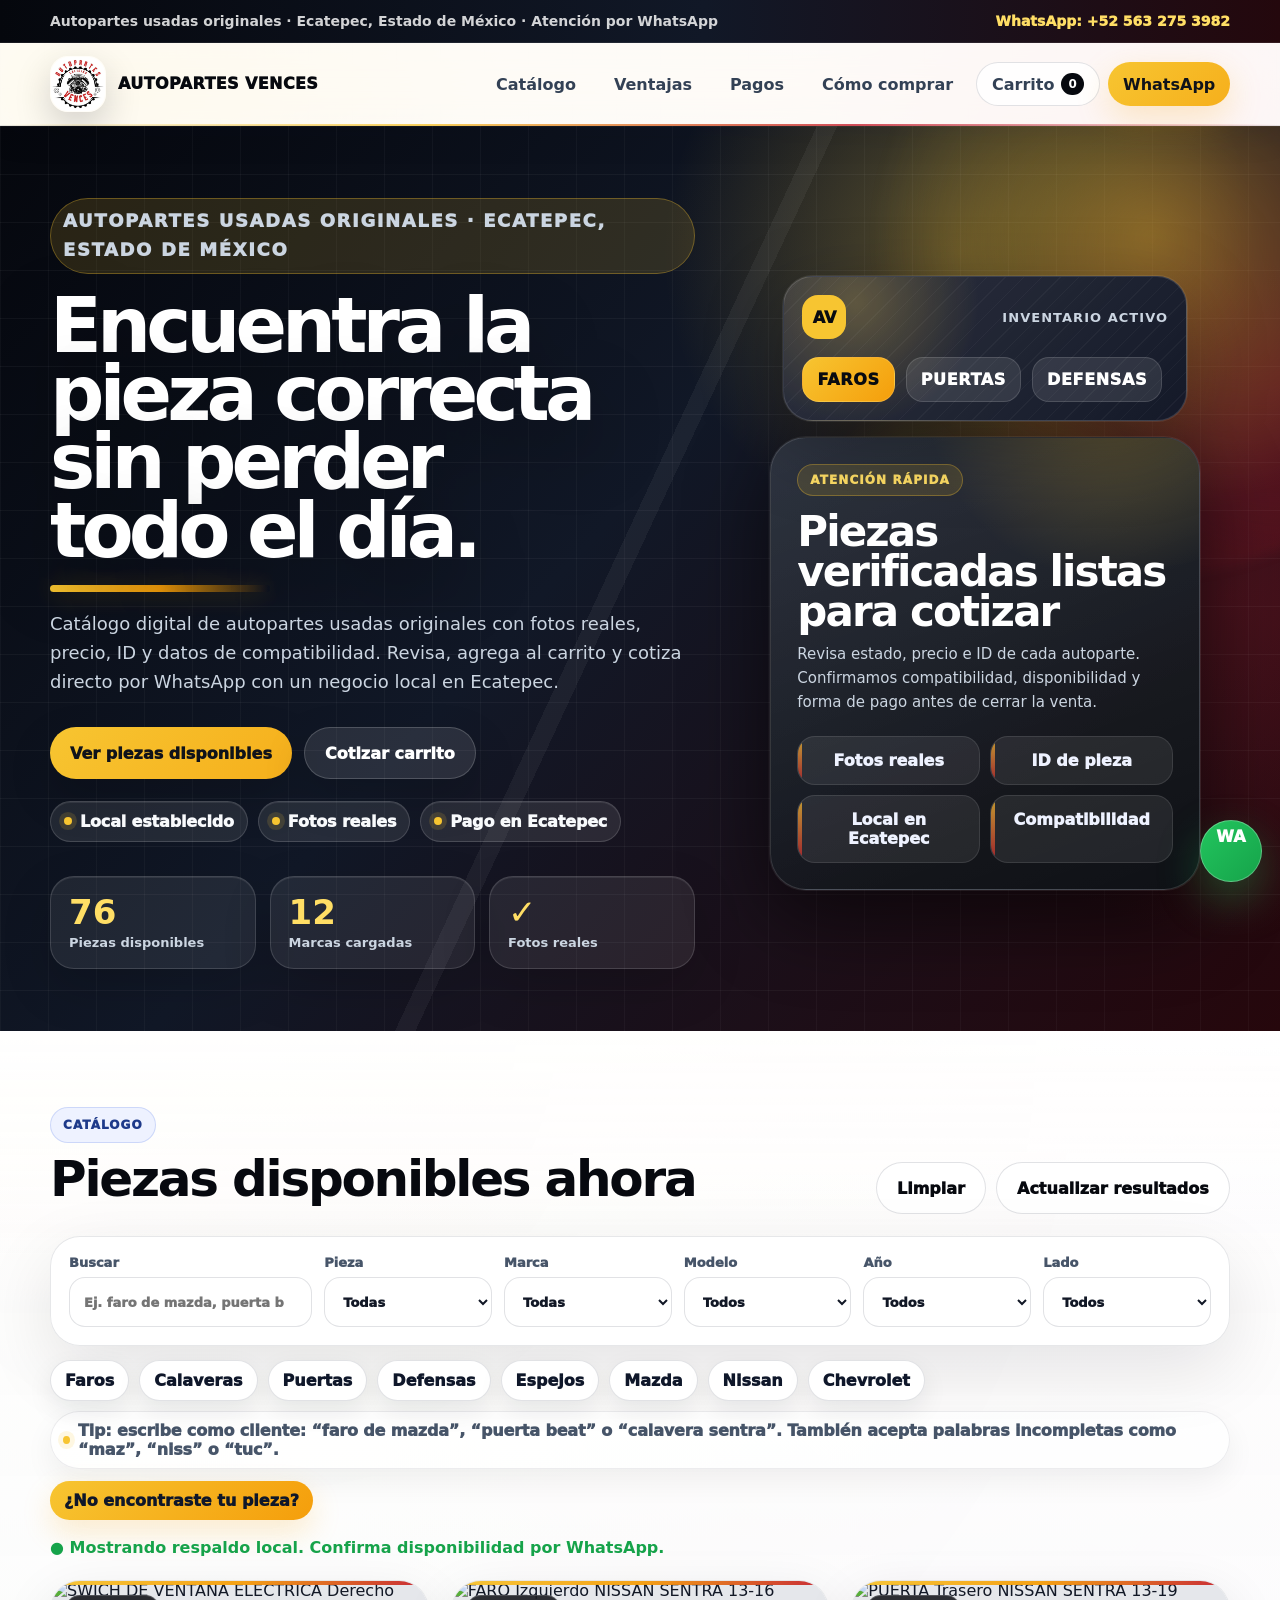
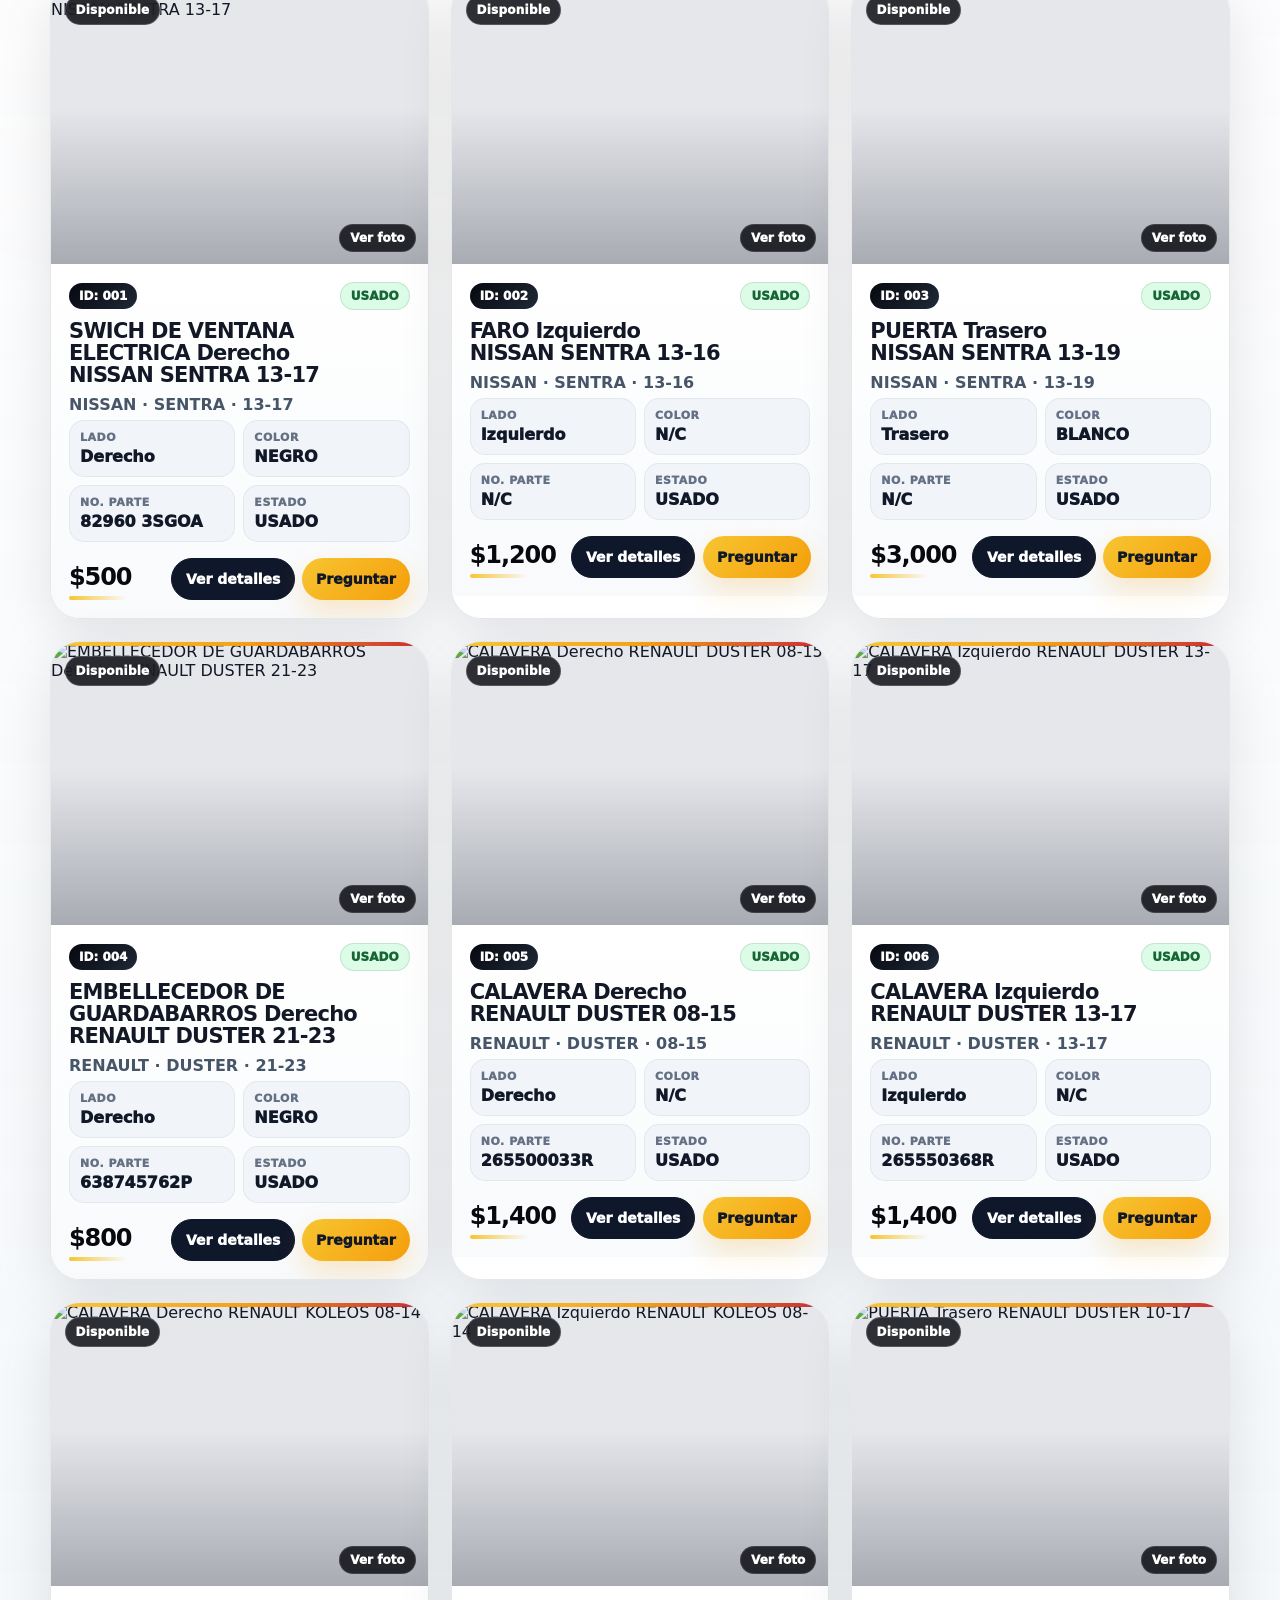
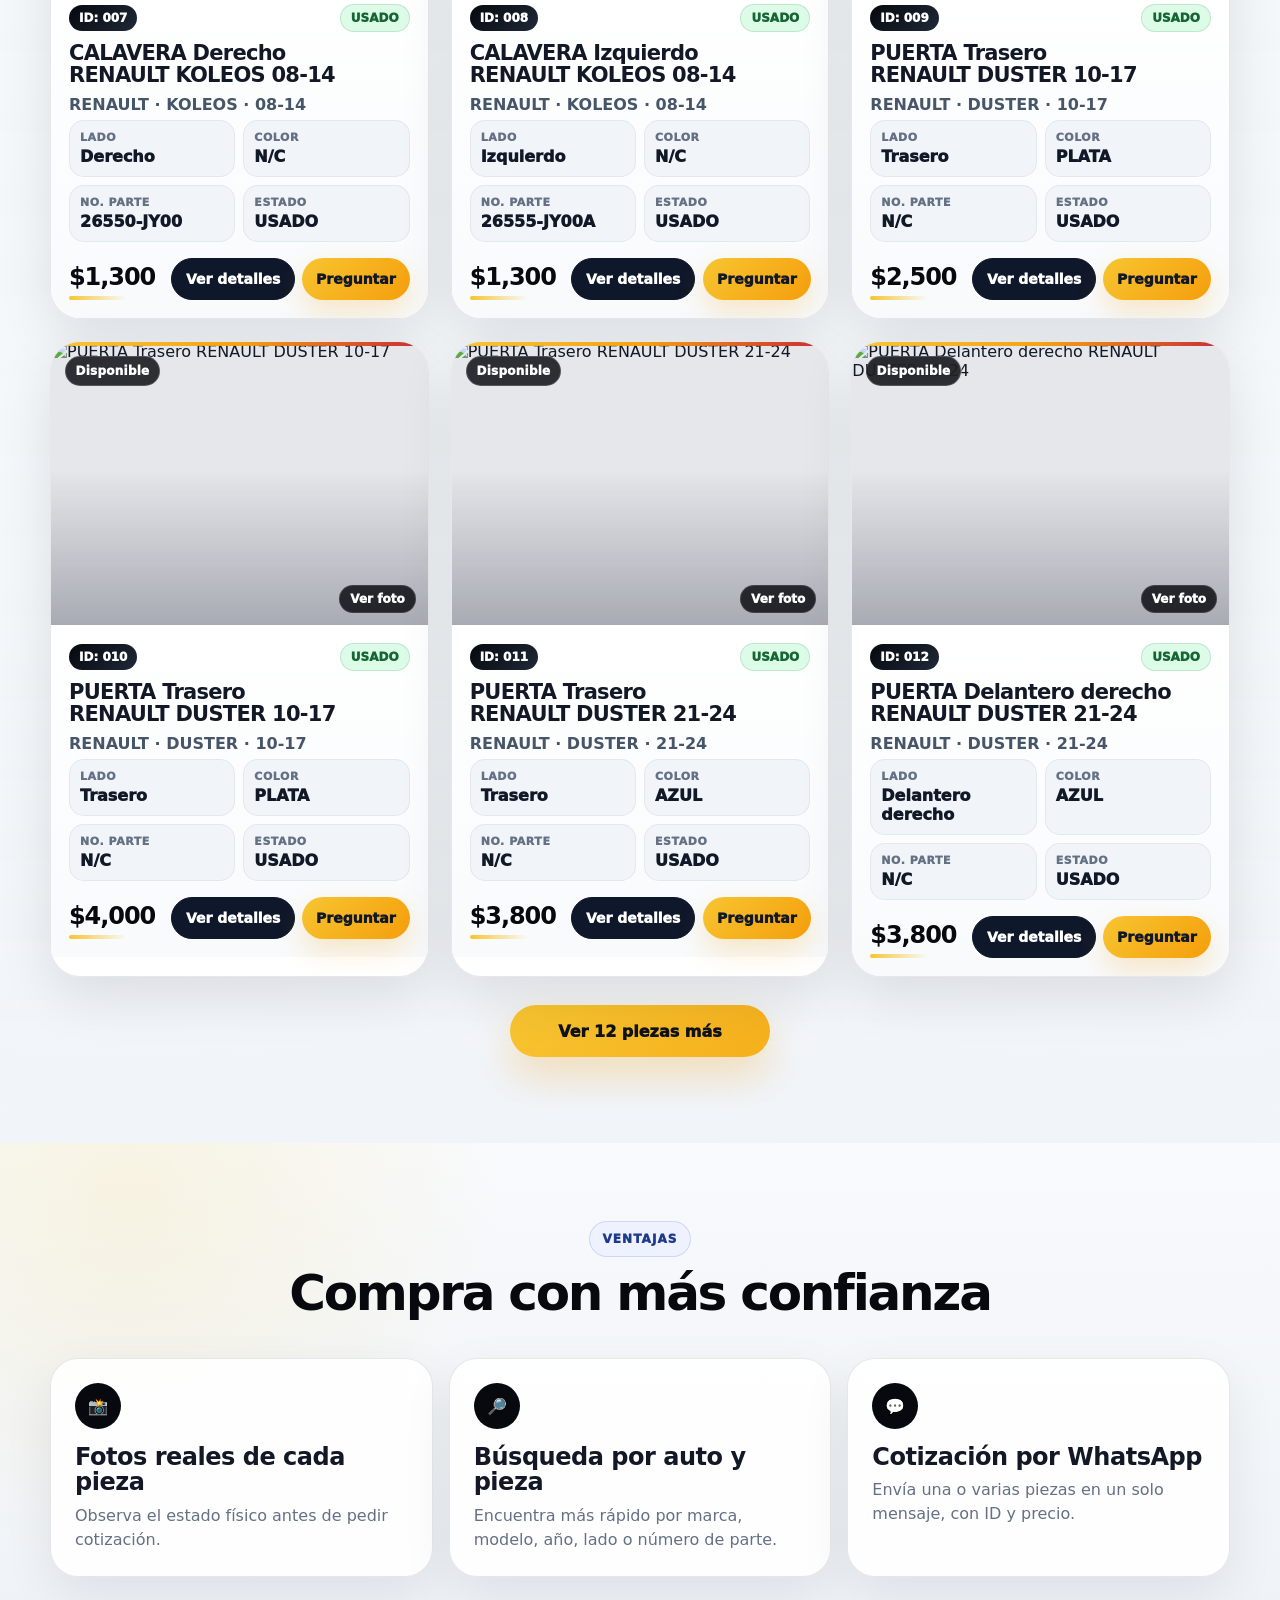
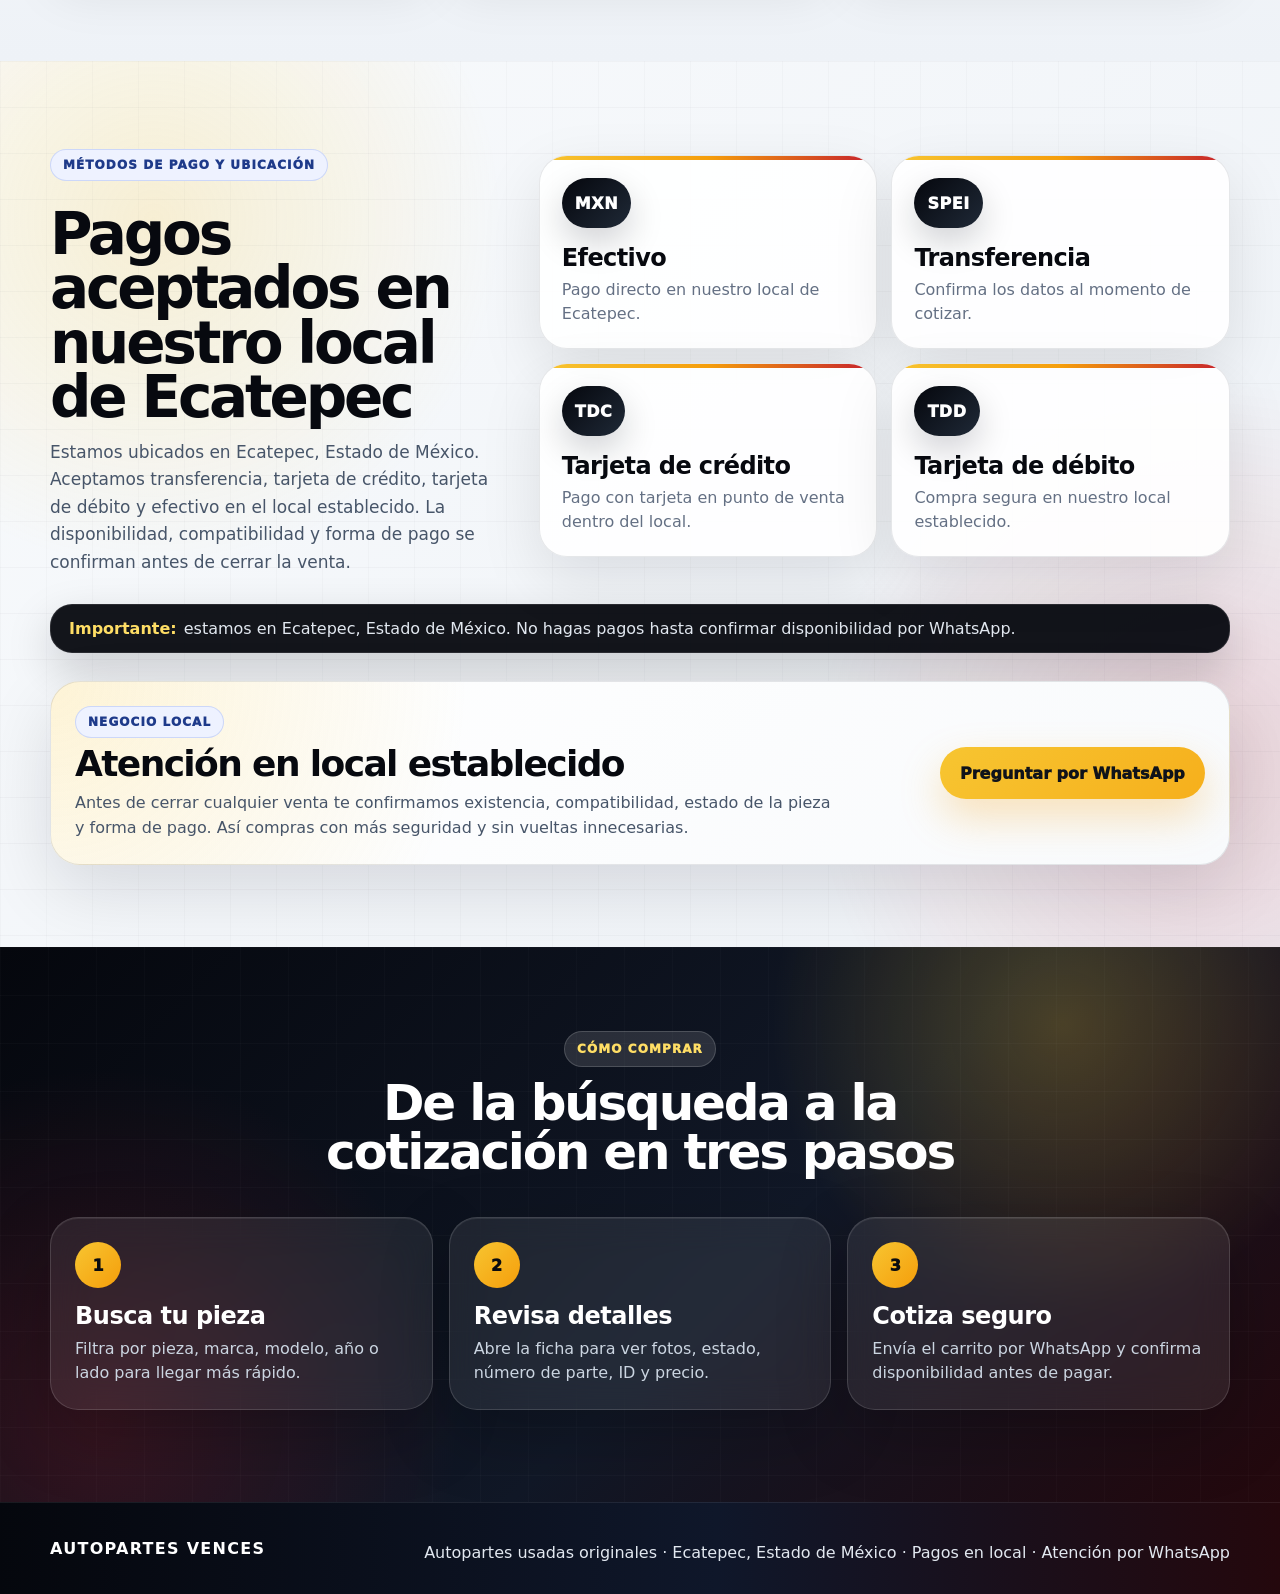
==== commit 099a3dd8: "Update index.html" ====
--- a/index.html
+++ b/index.html
@@ -65,7 +65,7 @@
   }
   </script>
 
-  <link rel="stylesheet" href="style-v2.css?v=11" />
+  <link rel="stylesheet" href="style-v2.css?v=12" />
 </head>
 <body>
   <header class="top-strip">
@@ -422,7 +422,7 @@
   </noscript>
 
   <script src="supabase-config.js?v=4" defer></script>
-  <script src="app-v2.js?v=24" defer></script>
+  <script src="app-v2.js?v=25" defer></script>
 </body>
 </html>
 
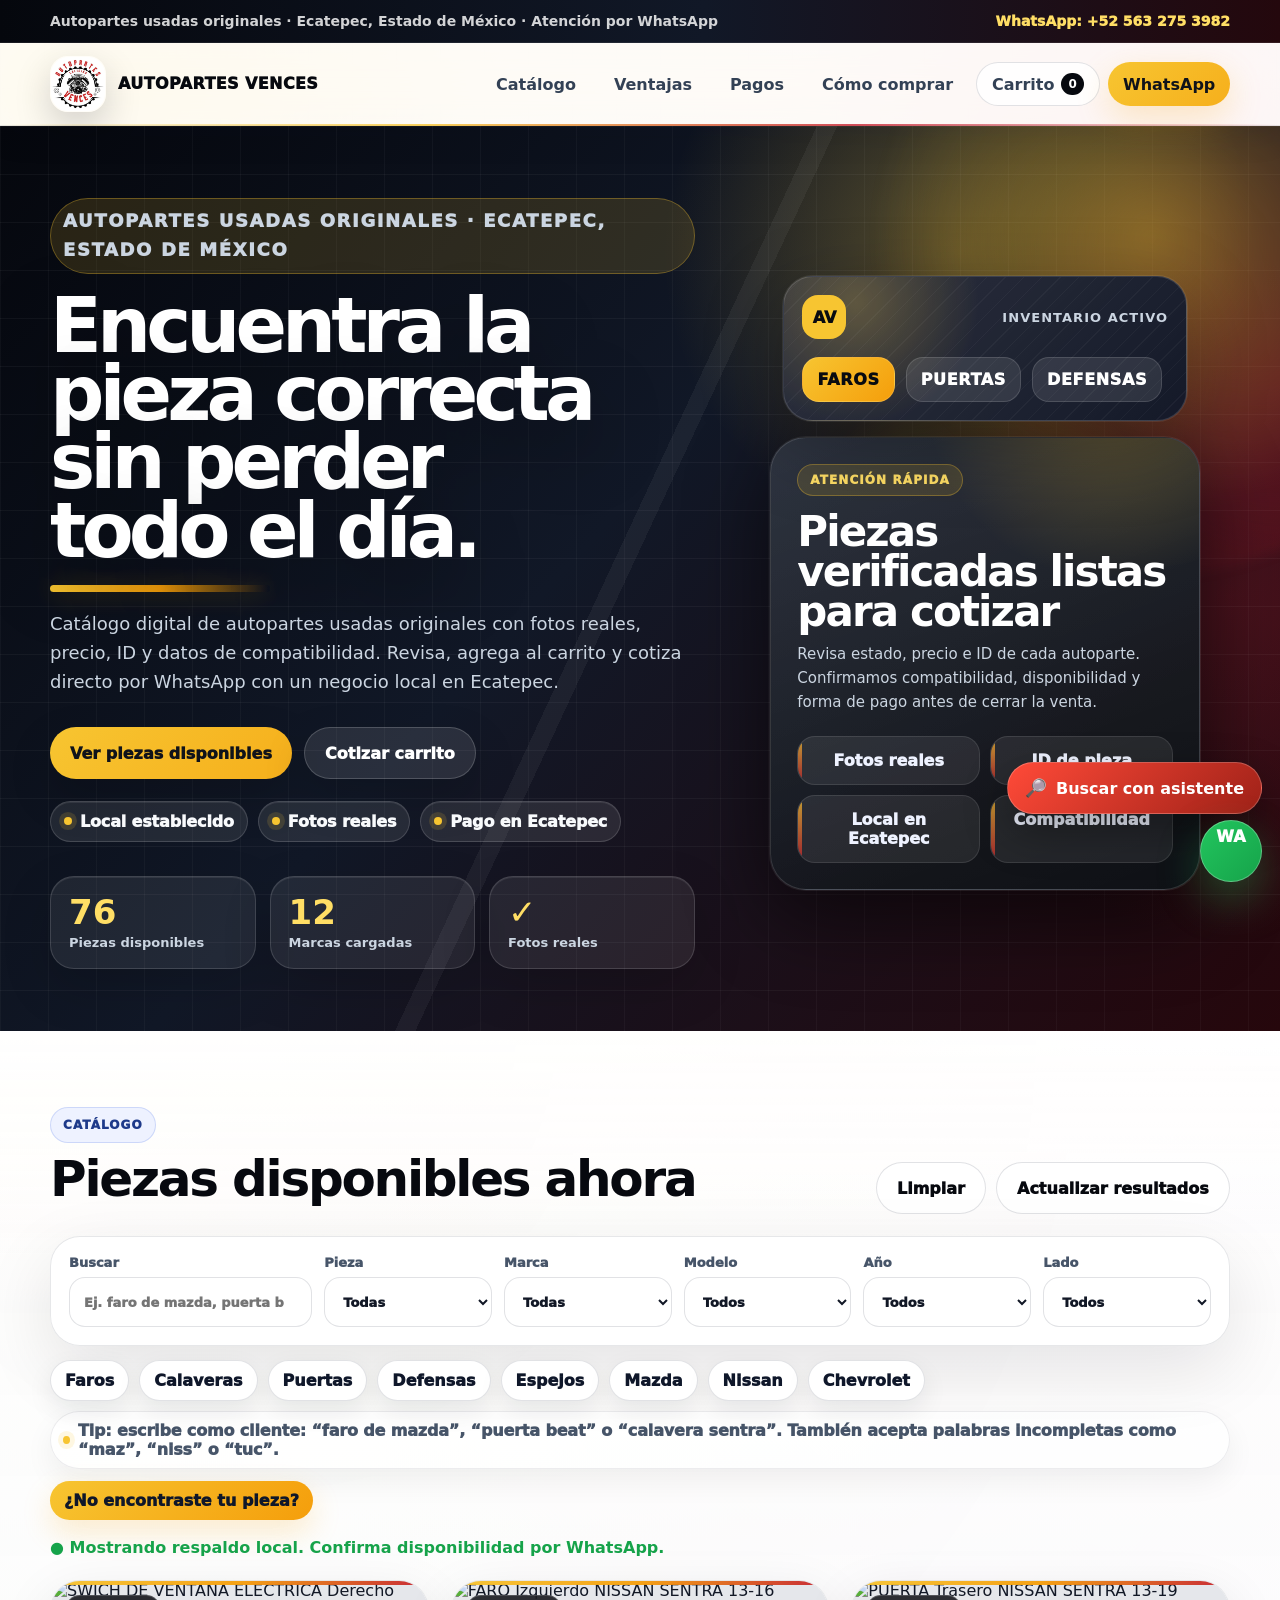
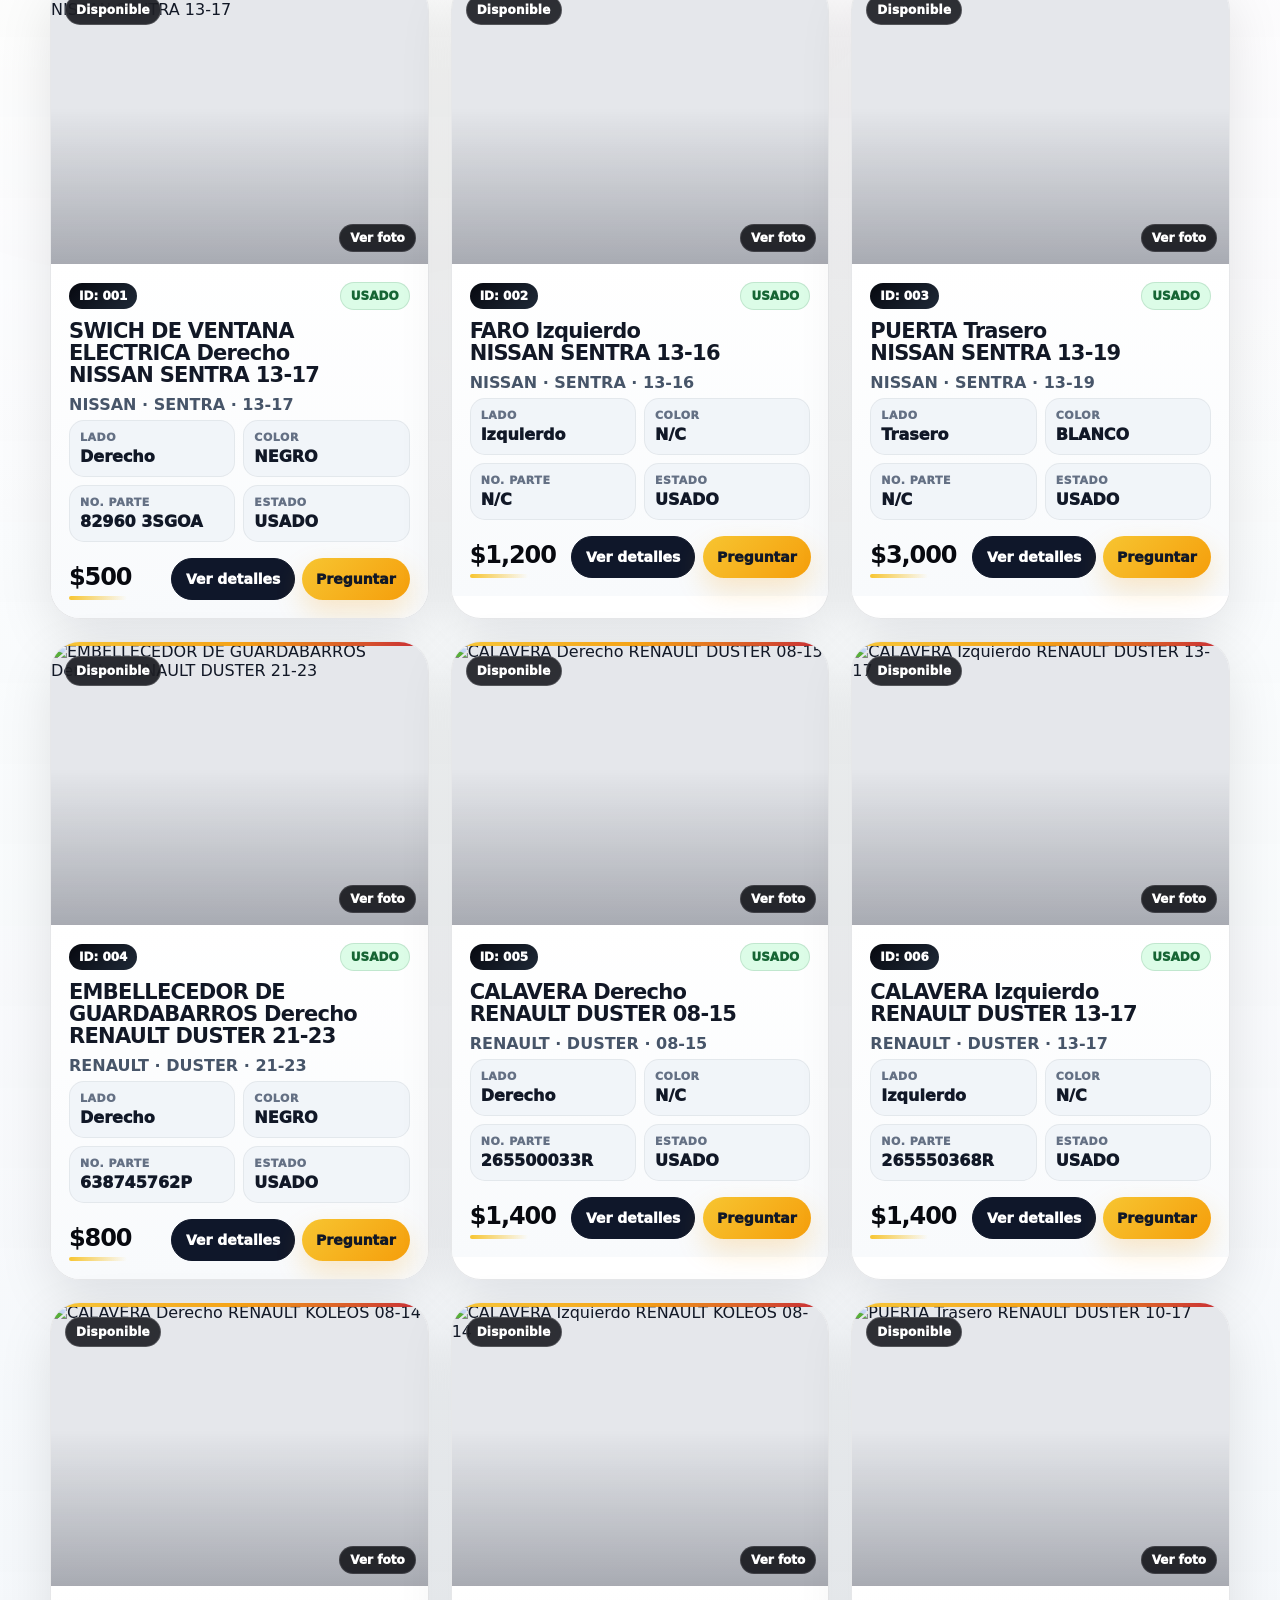
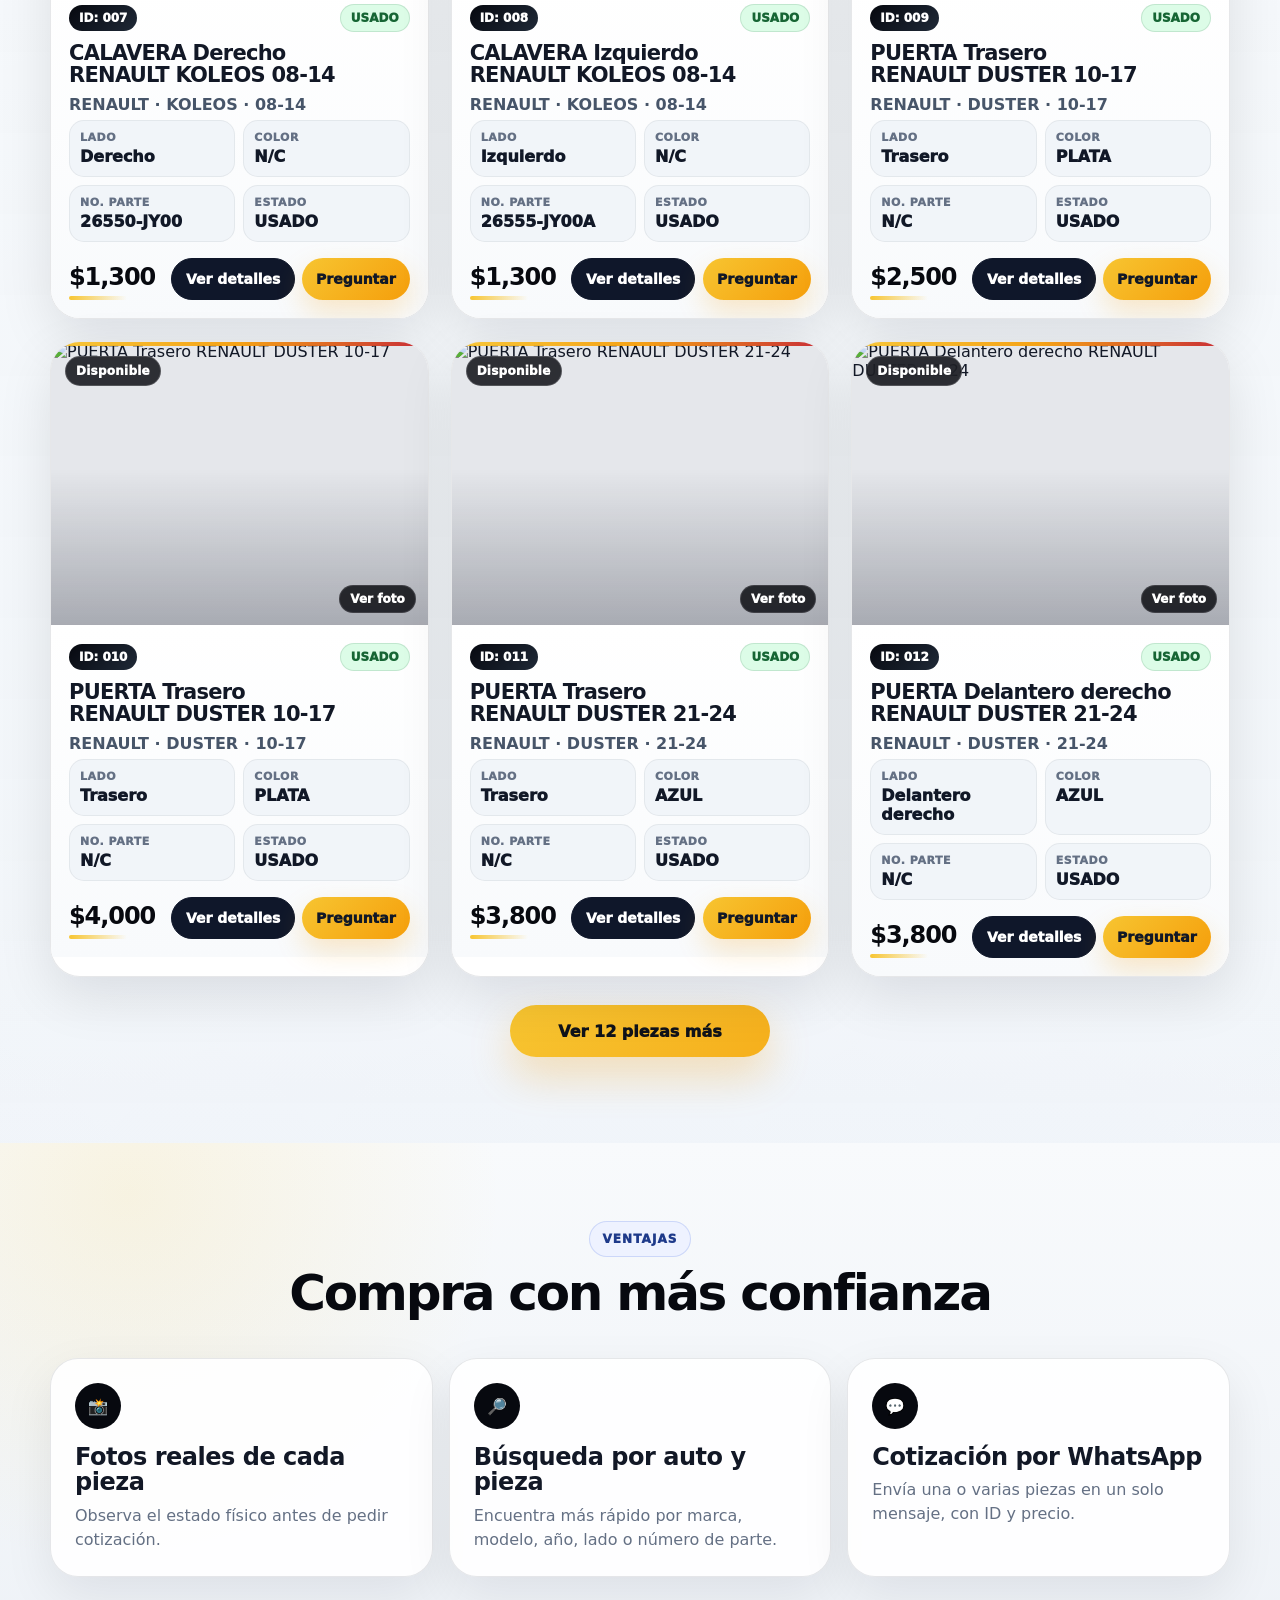
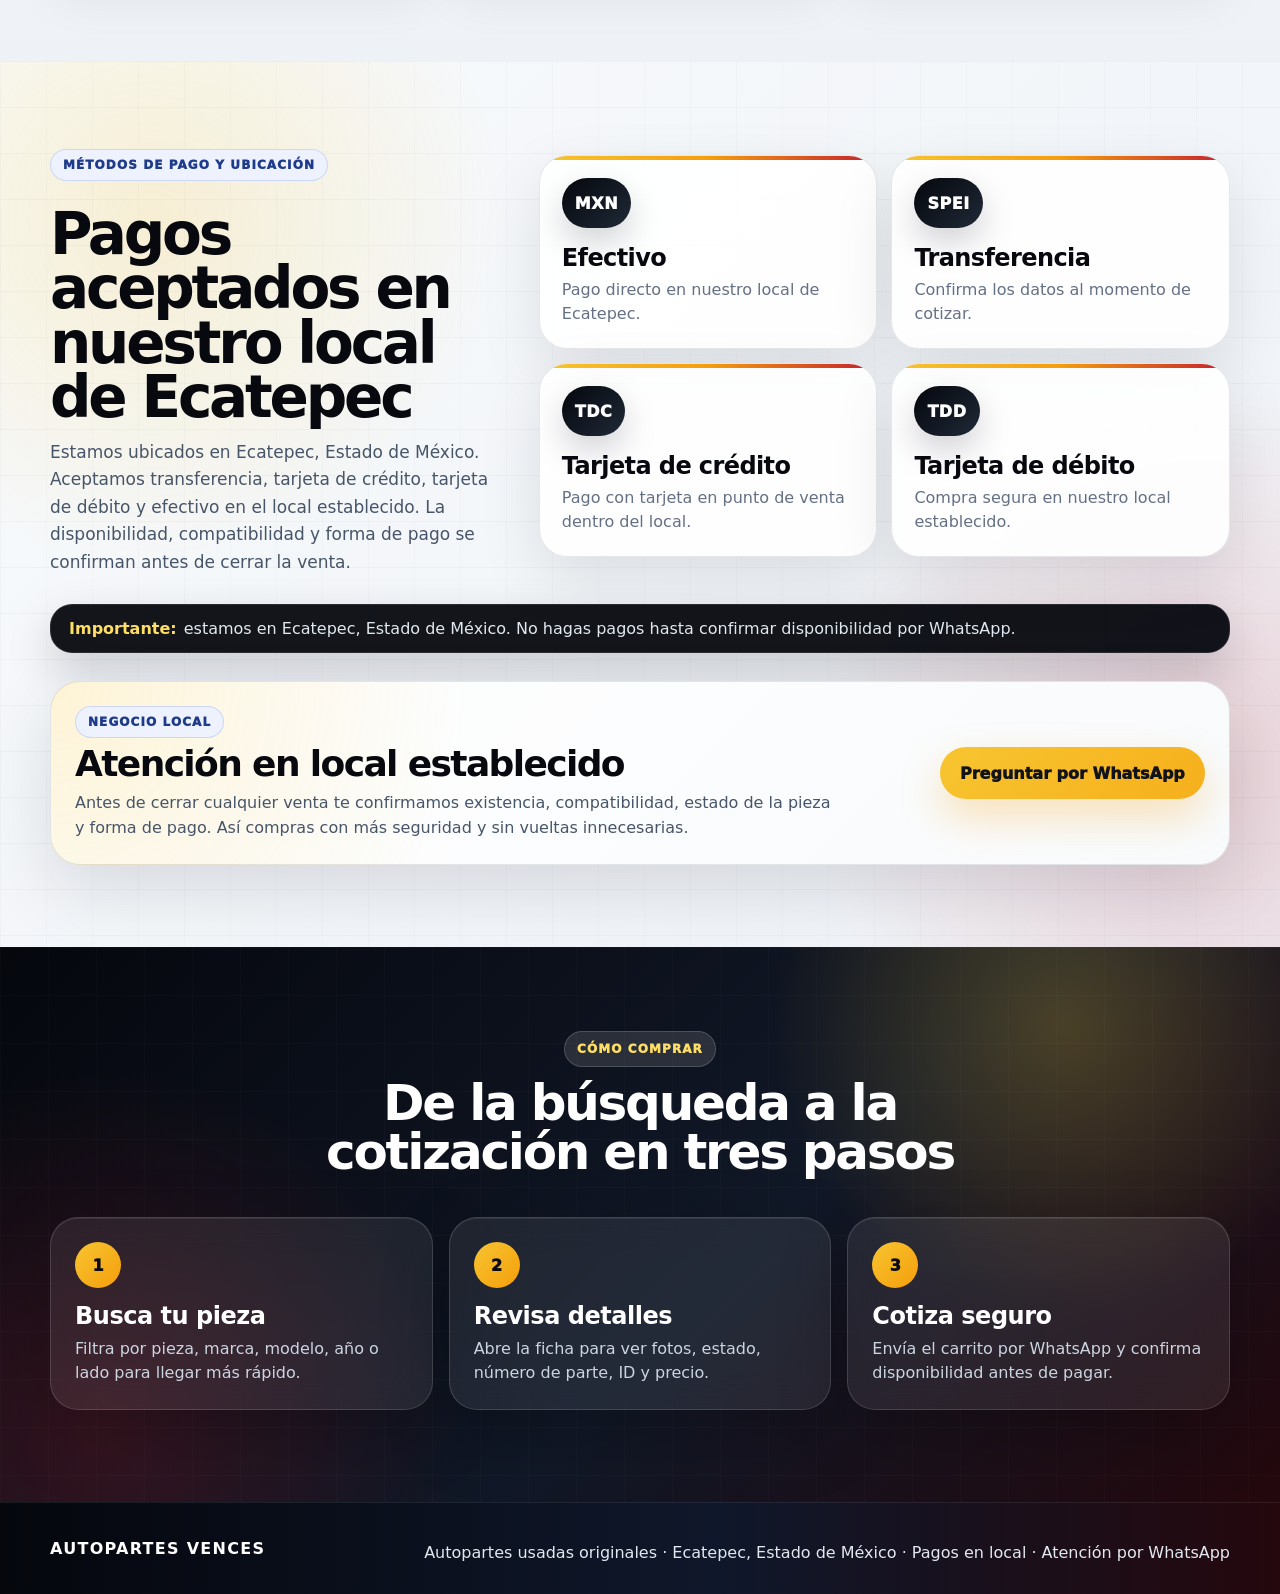
==== commit 3baac168: "Update index.html" ====
--- a/index.html
+++ b/index.html
@@ -66,6 +66,7 @@
   </script>
 
   <link rel="stylesheet" href="style-v2.css?v=12" />
+  <link rel="stylesheet" href="av-ai.css?v=20260716b" />
 </head>
 <body>
   <header class="top-strip">
@@ -412,6 +413,23 @@
     </article>
   </template>
 
+  <button class="av-assistant-launcher" id="avAssistantLauncher" type="button" aria-expanded="false" aria-controls="avAssistantPanel">
+    <span aria-hidden="true">🔎</span><b>Buscar con asistente</b>
+  </button>
+  <aside class="av-assistant-panel" id="avAssistantPanel" aria-hidden="true" aria-label="Asistente de búsqueda de autopartes">
+    <div class="av-assistant-head">
+      <div><strong>Asistente VENCES</strong><span>Busca solo dentro del inventario disponible</span></div>
+      <button class="av-assistant-close" id="avAssistantClose" type="button" aria-label="Cerrar asistente">×</button>
+    </div>
+    <div class="av-assistant-messages" id="avAssistantMessages" aria-live="polite">
+      <div class="av-msg bot">Escribe como hablas. Ejemplo: “luz trasera izquierda de Equinox 2012”.</div>
+    </div>
+    <form class="av-assistant-form" id="avAssistantForm">
+      <input id="avAssistantInput" autocomplete="off" maxlength="180" placeholder="¿Qué pieza buscas?" aria-label="Pieza que buscas">
+      <button type="submit">Buscar</button>
+    </form>
+  </aside>
+
   <noscript>
     <section class="noscript-seo">
       <div class="container">
@@ -422,7 +440,9 @@
   </noscript>
 
   <script src="supabase-config.js?v=4" defer></script>
-  <script src="app-v2.js?v=25" defer></script>
+  <script src="ai-config.js?v=20260716b" defer></script>
+  <script src="app-v2.js?v=27" defer></script>
+  <script src="av-ai-public.js?v=20260716b" defer></script>
 </body>
 </html>
 
--- a/style-v2.css
+++ b/style-v2.css
@@ -1694,3 +1694,61 @@
     transform: translateY(12px);
   }
 }
+
+/* AUTOPARTES VENCES · Rendimiento móvil v9 */
+@media (max-width: 720px) {
+  body::after,
+  .top-strip::before,
+  .hero::before,
+  .hero::after,
+  .panel-glow,
+  #proceso::before {
+    animation: none !important;
+    filter: none !important;
+  }
+
+  body::after { display: none; }
+
+  .brand img,
+  .brand span,
+  .nav-links a,
+  .nav-cart,
+  .btn {
+    will-change: auto;
+  }
+
+  .product-card,
+  .hero-copy > *,
+  .hero-card,
+  .detail-modal.open .detail-card,
+  .cart-panel.open .cart-drawer,
+  .whatsapp-float {
+    animation: none !important;
+  }
+
+  .product-card,
+  .filters,
+  #proceso .process-grid article,
+  .modal-backdrop,
+  .cart-backdrop,
+  .product-gallery-count {
+    backdrop-filter: none !important;
+    -webkit-backdrop-filter: none !important;
+  }
+
+  .product-photo img,
+  .product-card:hover .product-photo img {
+    transition: none;
+    transform: none;
+    filter: none;
+  }
+
+  #ventajas,
+  #proceso,
+  .payments,
+  .local-trust,
+  .footer {
+    content-visibility: auto;
+    contain-intrinsic-size: 700px;
+  }
+}
--- a/av-ai.css
+++ b/av-ai.css
@@ -0,0 +1,172 @@
+/* AUTOPARTES VENCES | Capa de inteligencia opcional y tolerante a fallos */
+.ai-shell {
+  grid-column: 1 / -1;
+  border: 1px solid rgba(255,176,0,.28);
+  border-radius: 20px;
+  background: linear-gradient(135deg, rgba(255,176,0,.075), rgba(229,59,44,.06)), rgba(8,13,21,.62);
+  overflow: hidden;
+}
+.ai-shell > summary {
+  list-style: none;
+  display: flex;
+  align-items: center;
+  justify-content: space-between;
+  gap: 14px;
+  padding: 15px 16px;
+  cursor: pointer;
+  user-select: none;
+}
+.ai-shell > summary::-webkit-details-marker { display: none; }
+.ai-shell > summary::after {
+  content: "+";
+  display: grid;
+  place-items: center;
+  flex: 0 0 30px;
+  width: 30px;
+  height: 30px;
+  border-radius: 999px;
+  color: #171008;
+  background: linear-gradient(135deg, #ffd66b, #ffb000);
+  font-weight: 950;
+}
+.ai-shell[open] > summary::after { content: "−"; }
+.ai-summary-copy { min-width: 0; }
+.ai-summary-copy strong { display: block; color: #fff2cb; font-size: .98rem; }
+.ai-summary-copy span { display: block; margin-top: 3px; color: var(--muted, #9aa8bd); font-size: .8rem; line-height: 1.35; }
+.ai-body { padding: 0 16px 16px; }
+.ai-grid { display: grid; grid-template-columns: repeat(2, minmax(0, 1fr)); gap: 12px; }
+.ai-grid .full { grid-column: 1 / -1; }
+.ai-label { display: flex; justify-content: space-between; gap: 10px; color: var(--muted, #9aa8bd); font-size: .84rem; }
+.ai-label small { color: #ffe3a0; }
+.ai-textarea { min-height: 104px; }
+.ai-toolbar { display: flex; flex-wrap: wrap; gap: 8px; margin-top: 10px; }
+.ai-toolbar .btn { min-height: 38px; }
+.ai-status { min-height: 22px; margin: 10px 0 0; color: var(--muted, #9aa8bd); font-size: .84rem; line-height: 1.45; }
+.ai-status.ok { color: #c7ffdd; }
+.ai-status.err { color: #ffd5d5; }
+.ai-result {
+  margin-top: 12px;
+  padding: 13px;
+  border: 1px solid rgba(255,255,255,.11);
+  border-radius: 16px;
+  background: rgba(4,8,14,.56);
+}
+.ai-result[hidden] { display: none !important; }
+.ai-result-head { display: flex; justify-content: space-between; gap: 12px; align-items: flex-start; margin-bottom: 10px; }
+.ai-result-head strong { color: #fff2cb; }
+.ai-confidence { white-space: nowrap; color: #c7ffdd; font-size: .78rem; font-weight: 900; }
+.ai-field-grid { display: grid; grid-template-columns: repeat(3, minmax(0, 1fr)); gap: 8px; }
+.ai-field-card { padding: 9px 10px; border: 1px solid rgba(255,255,255,.09); border-radius: 12px; background: rgba(255,255,255,.035); min-width: 0; }
+.ai-field-card span { display: block; color: var(--muted, #9aa8bd); font-size: .7rem; text-transform: uppercase; letter-spacing: .06em; }
+.ai-field-card strong { display: block; margin-top: 4px; overflow-wrap: anywhere; font-size: .85rem; }
+.ai-warning-list { margin: 10px 0 0; padding-left: 18px; color: #ffe5a9; font-size: .82rem; line-height: 1.5; }
+.ai-photo-grid { display: grid; grid-template-columns: repeat(auto-fill, minmax(150px, 1fr)); gap: 9px; margin-top: 10px; }
+.ai-photo-card { padding: 10px; border: 1px solid rgba(255,255,255,.1); border-radius: 14px; background: rgba(255,255,255,.035); }
+.ai-photo-card strong, .ai-photo-card span { display: block; }
+.ai-photo-card strong { overflow: hidden; text-overflow: ellipsis; white-space: nowrap; font-size: .8rem; }
+.ai-photo-card span { margin-top: 5px; color: var(--muted, #9aa8bd); font-size: .74rem; line-height: 1.35; }
+.ai-photo-card.good { border-color: rgba(46,204,113,.34); }
+.ai-photo-card.warn { border-color: rgba(255,176,0,.38); }
+.ai-photo-card.bad { border-color: rgba(255,77,77,.38); }
+.ai-copy-output { width: 100%; min-height: 116px; margin-top: 8px; }
+.ai-kpi-grid { display: grid; grid-template-columns: repeat(4, minmax(0, 1fr)); gap: 9px; }
+.ai-kpi { min-height: 90px; padding: 12px; border: 1px solid rgba(255,255,255,.1); border-radius: 15px; background: rgba(8,13,21,.58); }
+.ai-kpi strong { display: block; font-size: 1.45rem; }
+.ai-kpi span { display: block; margin-top: 6px; color: var(--muted, #9aa8bd); font-size: .76rem; line-height: 1.35; }
+.ai-insights-list { display: grid; gap: 8px; margin-top: 10px; }
+.ai-insight { padding: 10px 12px; border: 1px solid rgba(255,255,255,.09); border-radius: 13px; background: rgba(255,255,255,.03); font-size: .82rem; line-height: 1.45; }
+.ai-insight strong { color: #fff2cb; }
+.ai-crm-grid { display: grid; grid-template-columns: 1.05fr 1.45fr; gap: 14px; }
+.ai-lead-form { display: grid; grid-template-columns: repeat(2, minmax(0, 1fr)); gap: 10px; }
+.ai-lead-form .full { grid-column: 1 / -1; }
+.ai-lead-list { display: grid; gap: 8px; max-height: 420px; overflow: auto; padding-right: 3px; }
+.ai-lead-card { padding: 11px; border: 1px solid rgba(255,255,255,.1); border-radius: 14px; background: rgba(8,13,21,.55); }
+.ai-lead-head { display: flex; justify-content: space-between; gap: 10px; align-items: flex-start; }
+.ai-lead-head strong { overflow-wrap: anywhere; }
+.ai-lead-card p { margin: 7px 0 0; color: var(--muted, #9aa8bd); font-size: .8rem; line-height: 1.4; }
+.ai-lead-actions { display: flex; flex-wrap: wrap; gap: 6px; margin-top: 9px; }
+.ai-pill { display: inline-flex; padding: 4px 8px; border-radius: 999px; border: 1px solid rgba(255,176,0,.28); color: #ffe6a8; background: rgba(255,176,0,.08); font-size: .68rem; font-weight: 900; text-transform: uppercase; }
+
+/* Asistente público */
+.av-assistant-launcher {
+  position: fixed;
+  right: 18px;
+  bottom: 86px;
+  z-index: 35;
+  display: inline-flex;
+  align-items: center;
+  gap: 9px;
+  min-height: 52px;
+  padding: 0 17px;
+  border: 1px solid rgba(255,255,255,.22);
+  border-radius: 999px;
+  color: #fff;
+  background: linear-gradient(135deg, #ff4a38, #9f2118);
+  box-shadow: 0 18px 44px rgba(0,0,0,.34);
+  cursor: pointer;
+  font: inherit;
+  font-weight: 900;
+}
+.av-assistant-launcher span { font-size: 1.1rem; }
+.av-assistant-panel {
+  position: fixed;
+  right: 18px;
+  bottom: 148px;
+  z-index: 36;
+  width: min(390px, calc(100vw - 24px));
+  max-height: min(650px, calc(100vh - 110px));
+  display: none;
+  flex-direction: column;
+  overflow: hidden;
+  border: 1px solid rgba(255,255,255,.17);
+  border-radius: 22px;
+  color: #f8fafc;
+  background: rgba(9,13,21,.97);
+  box-shadow: 0 30px 90px rgba(0,0,0,.46);
+  backdrop-filter: blur(18px);
+}
+.av-assistant-panel.open { display: flex; }
+.av-assistant-head { display: flex; align-items: flex-start; justify-content: space-between; gap: 12px; padding: 15px; border-bottom: 1px solid rgba(255,255,255,.1); }
+.av-assistant-head strong { display: block; }
+.av-assistant-head span { display: block; margin-top: 3px; color: #9aa8bd; font-size: .76rem; }
+.av-assistant-close { border: 0; background: transparent; color: #fff; font-size: 1.5rem; cursor: pointer; }
+.av-assistant-messages { flex: 1; min-height: 220px; overflow: auto; display: grid; align-content: start; gap: 9px; padding: 14px; }
+.av-msg { max-width: 90%; padding: 10px 12px; border-radius: 15px; font-size: .84rem; line-height: 1.45; }
+.av-msg.bot { justify-self: start; background: rgba(255,255,255,.07); border: 1px solid rgba(255,255,255,.09); }
+.av-msg.user { justify-self: end; background: rgba(229,59,44,.19); border: 1px solid rgba(229,59,44,.28); }
+.av-assistant-results { display: grid; gap: 7px; margin-top: 8px; }
+.av-assistant-result { display: block; padding: 9px; border: 1px solid rgba(255,255,255,.1); border-radius: 12px; color: #fff; background: rgba(255,255,255,.04); }
+.av-assistant-result strong, .av-assistant-result span { display: block; }
+.av-assistant-result span { margin-top: 3px; color: #9aa8bd; font-size: .74rem; }
+.av-assistant-form { display: grid; grid-template-columns: 1fr auto; gap: 8px; padding: 12px; border-top: 1px solid rgba(255,255,255,.1); }
+.av-assistant-form input { min-width: 0; border: 1px solid rgba(255,255,255,.13); border-radius: 13px; padding: 11px; color: #fff; background: rgba(255,255,255,.055); }
+.av-assistant-form button { border: 0; border-radius: 13px; padding: 0 14px; color: #171008; background: linear-gradient(135deg, #ffd66b, #ffb000); font-weight: 950; cursor: pointer; }
+
+@media (max-width: 760px) {
+  .ai-grid, .ai-crm-grid, .ai-lead-form { grid-template-columns: 1fr; }
+  .ai-grid .full, .ai-lead-form .full { grid-column: auto; }
+  .ai-field-grid { grid-template-columns: repeat(2, minmax(0, 1fr)); }
+  .ai-kpi-grid { grid-template-columns: repeat(2, minmax(0, 1fr)); }
+  .av-assistant-launcher { right: 12px; bottom: 82px; }
+  .av-assistant-panel { right: 12px; bottom: 144px; }
+}
+
+@media (max-width: 420px) {
+  .ai-field-grid { grid-template-columns: 1fr; }
+  .av-assistant-launcher { padding: 0 14px; }
+  .av-assistant-launcher b { display: none; }
+}
+
+.ai-price-reference { grid-column: span 2; border-color: rgba(255, 193, 7, .42); background: rgba(255, 193, 7, .08); }
+.ai-price-reference small { display:block; margin-top:.25rem; color:#9aa8bd; font-size:.68rem; font-weight:600; }
+@media (max-width: 520px) { .ai-price-reference { grid-column: 1 / -1; } }
+
+.ai-demand-box { margin-top: .85rem; padding: .85rem; border: 1px solid rgba(255,255,255,.09); border-radius: 14px; background: rgba(7,12,22,.38); }
+.ai-demand-head { display:flex; justify-content:space-between; gap:.75rem; align-items:flex-start; margin-bottom:.65rem; }
+.ai-demand-head strong { color:#f7f9fc; }
+.ai-demand-head span { color:#9aa8bd; font-size:.72rem; text-align:right; }
+.ai-demand-list { display:grid; gap:.5rem; }
+.ai-demand-item { display:flex; justify-content:space-between; gap:.75rem; padding:.65rem .7rem; border-radius:10px; background:rgba(255,255,255,.045); border:1px solid rgba(255,255,255,.06); }
+.ai-demand-item strong { font-size:.76rem; color:#fff; }
+.ai-demand-item span { font-size:.68rem; color:#9aa8bd; text-align:right; }
+@media (max-width: 620px) { .ai-demand-head, .ai-demand-item { flex-direction:column; } .ai-demand-head span, .ai-demand-item span { text-align:left; } }
